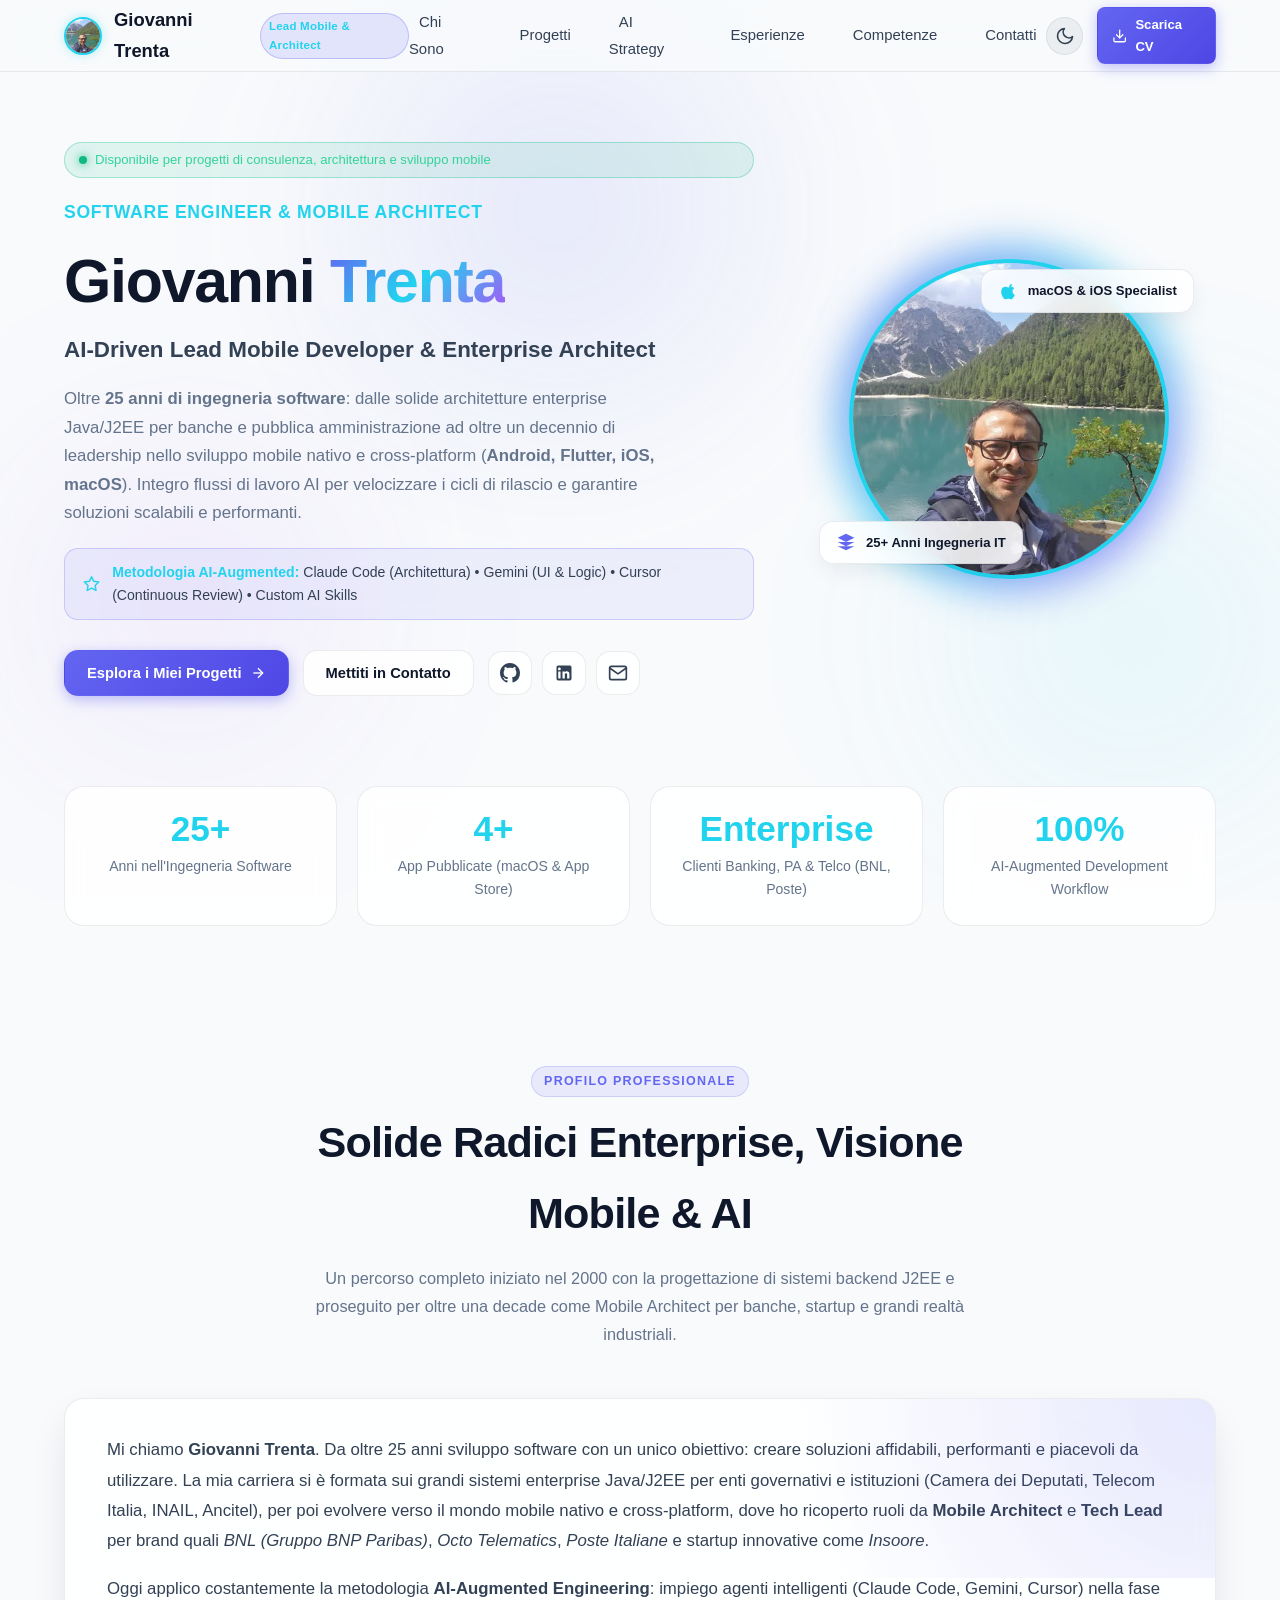
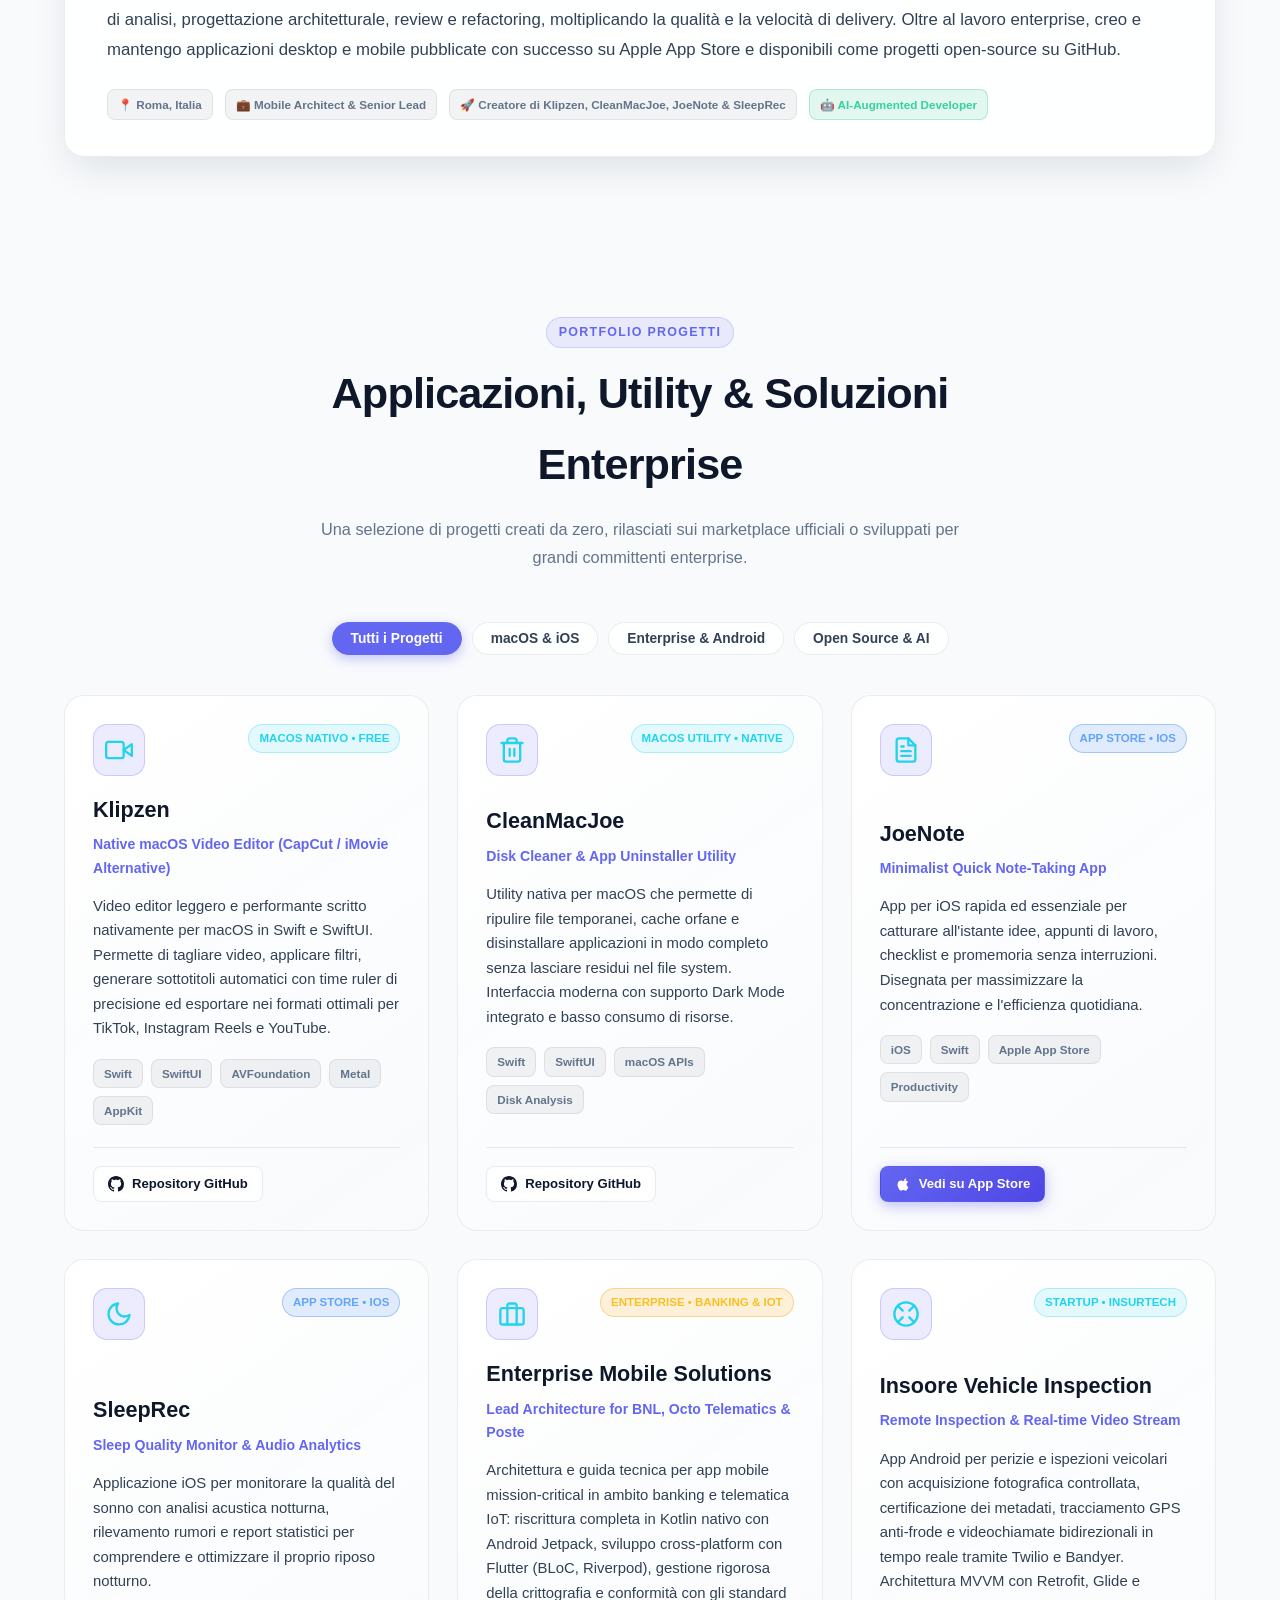
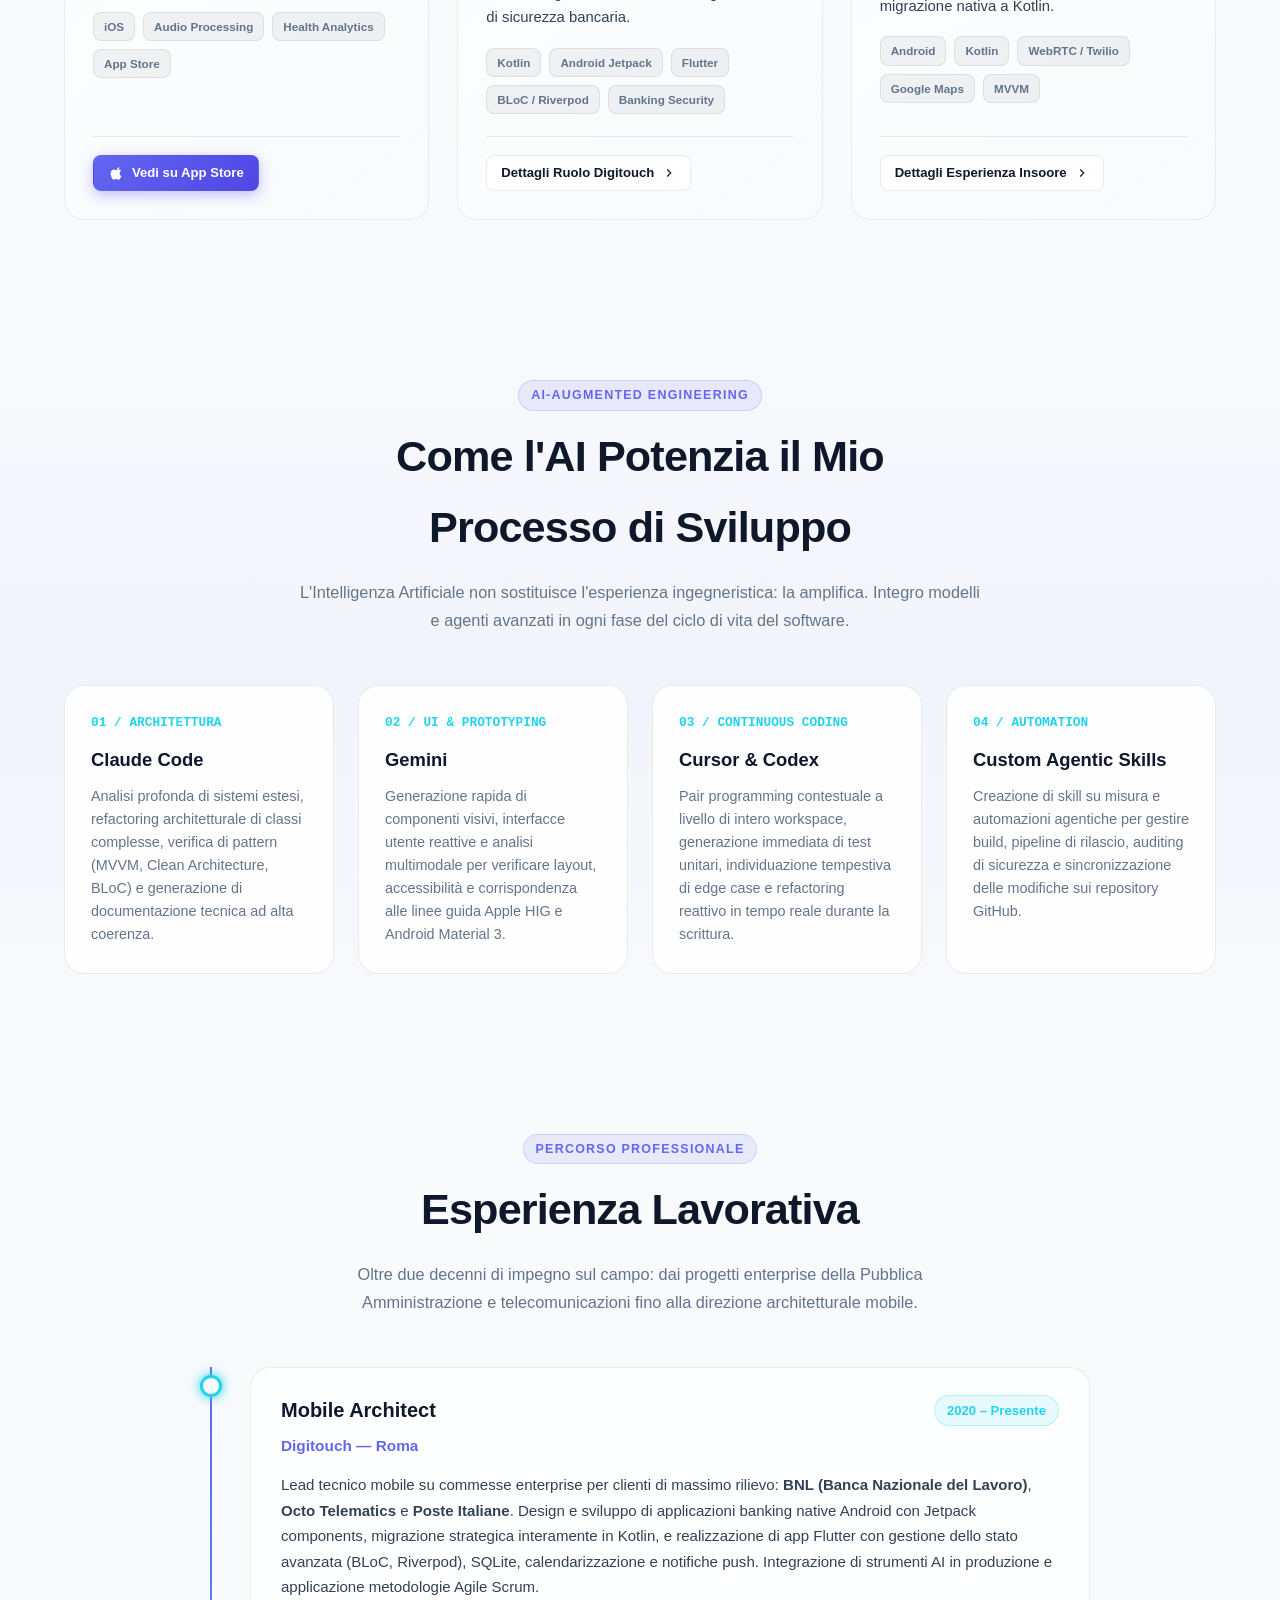
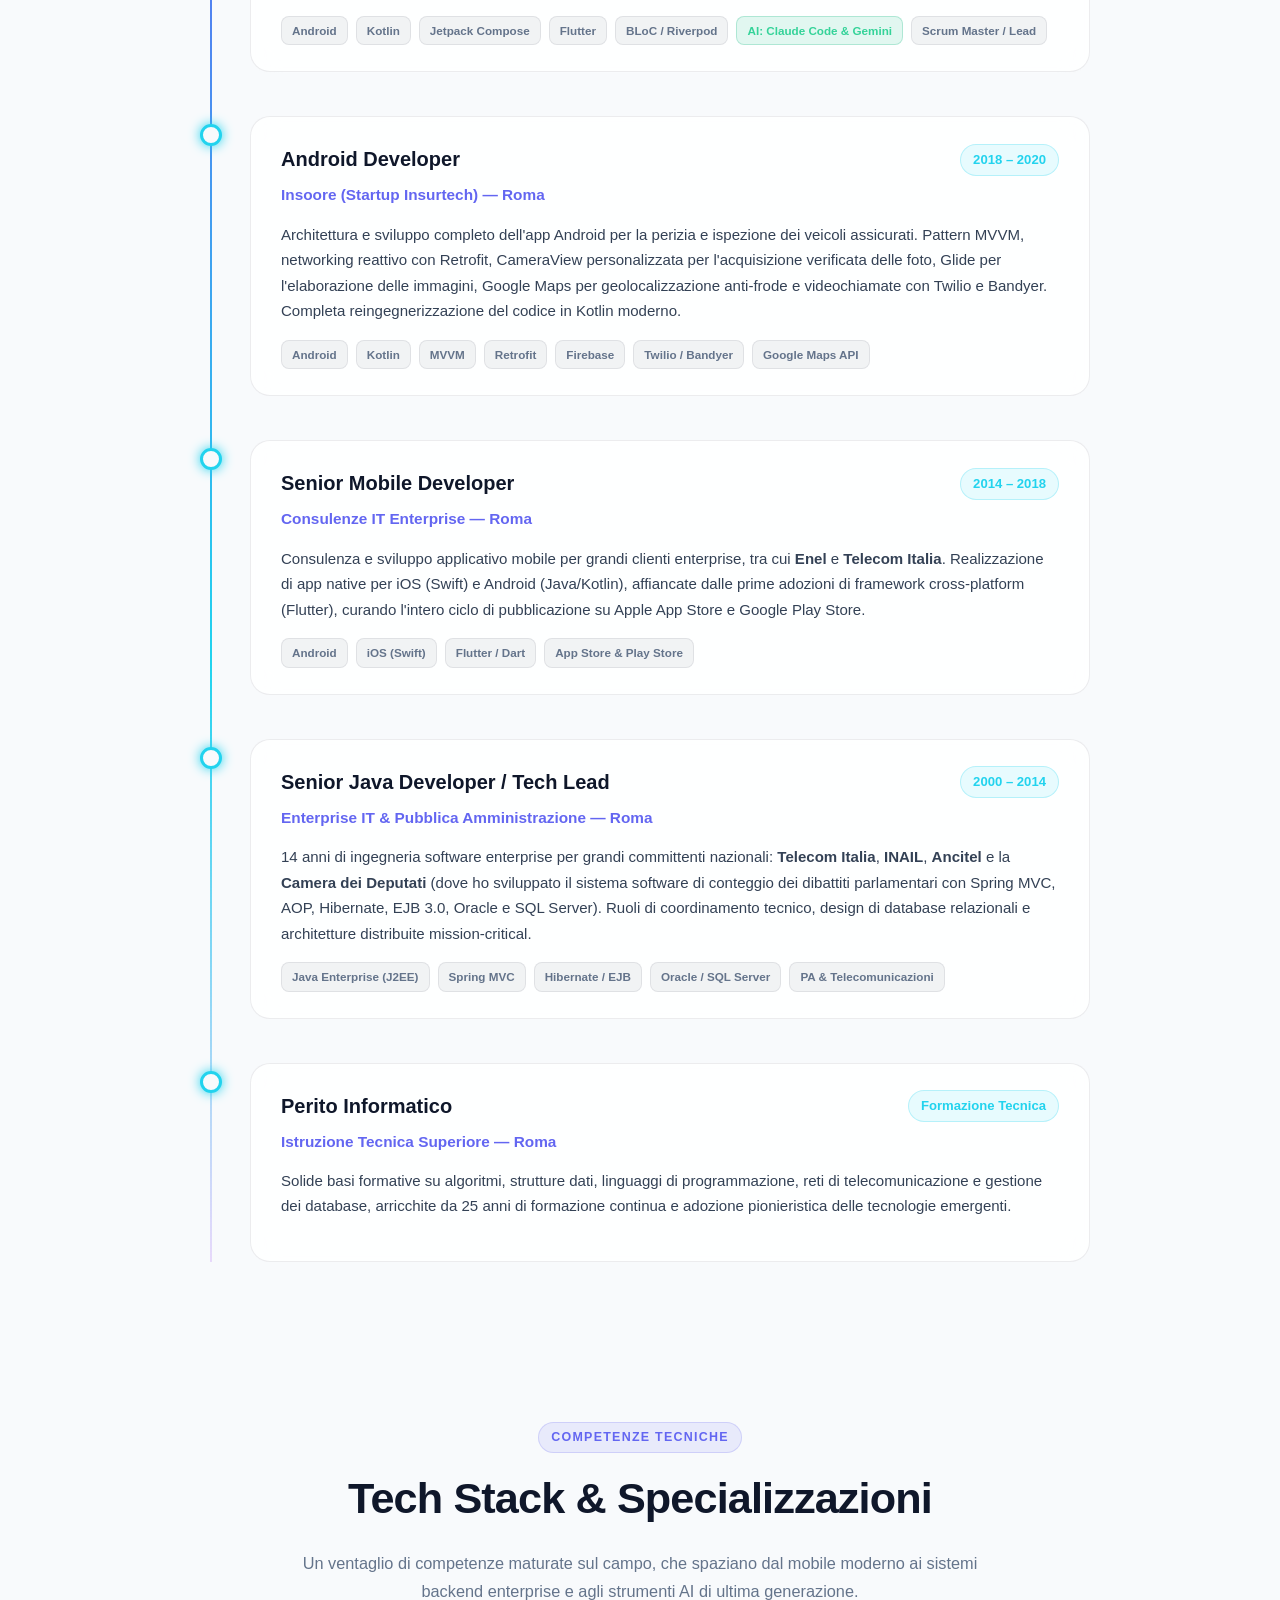
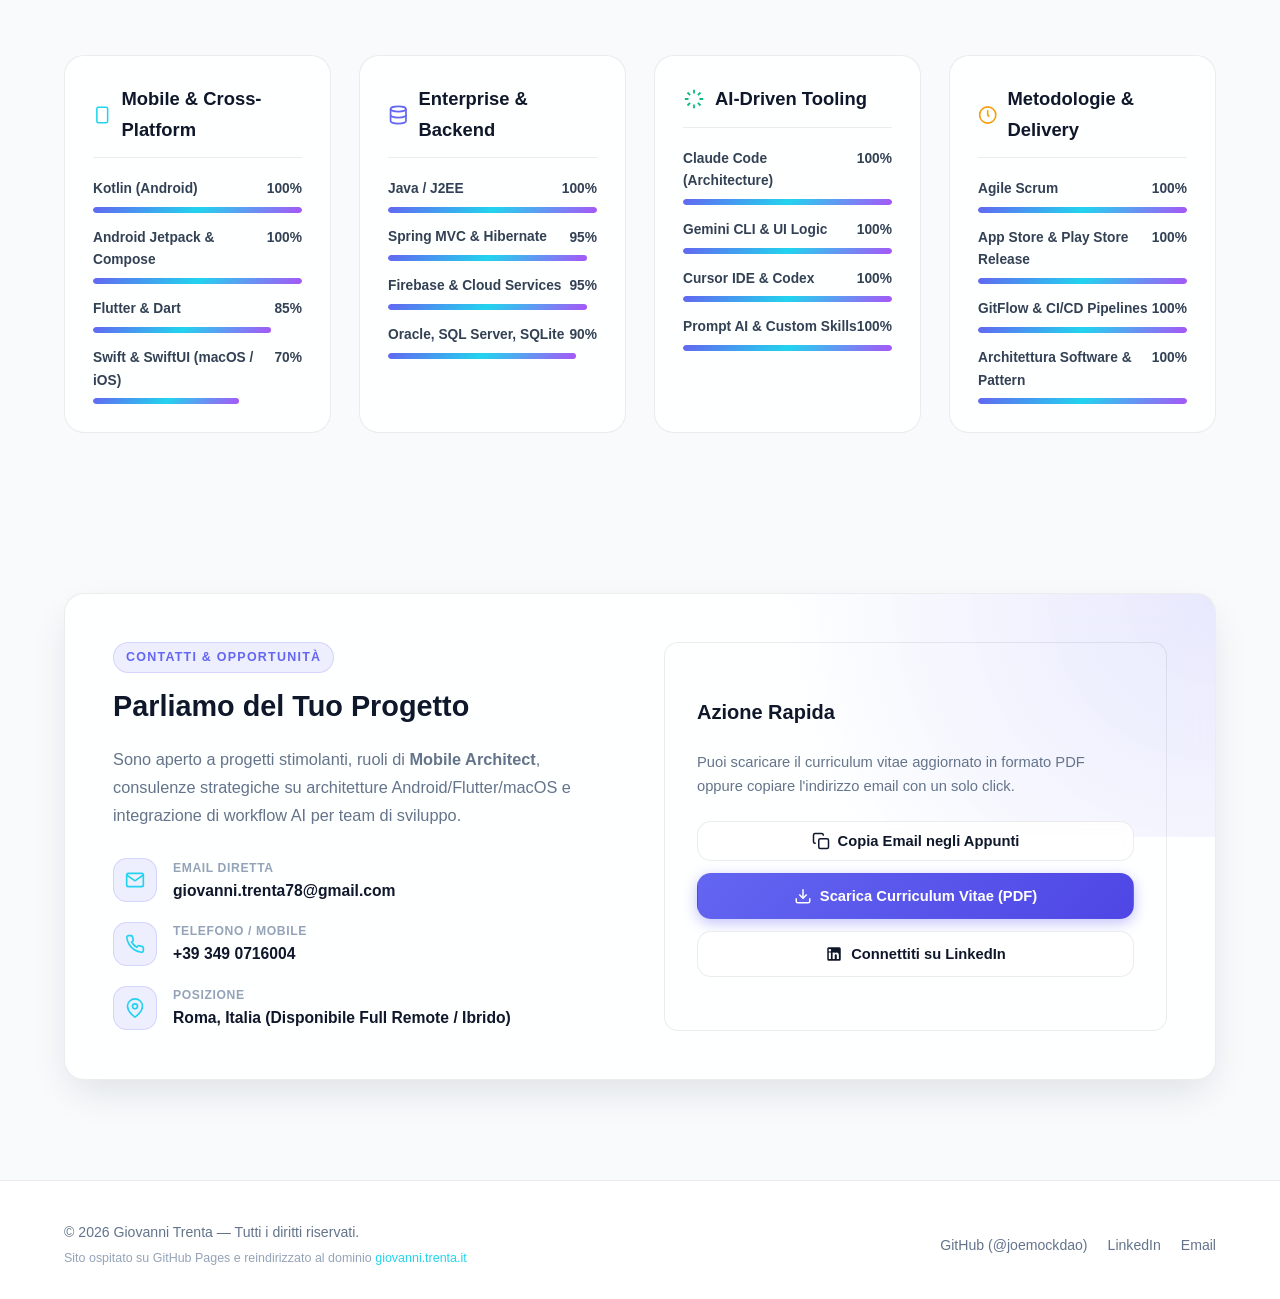
==== index.html @ ac686138 "Initial release: Giovanni Trenta developer portfolio website with custom domain CNAME" ====
<!DOCTYPE html>
<html lang="it" data-theme="dark">
<head>
  <meta charset="UTF-8">
  <meta name="viewport" content="width=device-width, initial-scale=1.0">
  <title>Giovanni Trenta — AI-Driven Lead Mobile Developer & Software Architect</title>
  <meta name="description" content="Sito ufficiale e portfolio di Giovanni Trenta. Oltre 25 anni di ingegneria software: architetture enterprise, Mobile Architect (Kotlin, Flutter, Swift, macOS) e sviluppo accelerato da Intelligenza Artificiale.">
  <meta name="keywords" content="Giovanni Trenta, Mobile Architect, Android Developer, Flutter, Swift, macOS, Klipzen, CleanMacJoe, JoeNote, SleepRec, AI Developer, Roma, joemockdao">
  <meta name="author" content="Giovanni Trenta">
  <link rel="canonical" href="https://giovanni.trenta.it/">

  <!-- Open Graph / Social Meta -->
  <meta property="og:type" content="website">
  <meta property="og:url" content="https://giovanni.trenta.it/">
  <meta property="og:title" content="Giovanni Trenta — AI-Driven Lead Mobile Developer & Software Architect">
  <meta property="og:description" content="25+ anni di esperienza nell'ingegneria software. Dai grandi sistemi enterprise (Java/J2EE) allo sviluppo mobile d'eccellenza (Android, Flutter, iOS, macOS) con integrazione AI nativa.">
  <meta property="og:image" content="https://giovanni.trenta.it/assets/photo_thumb.webp">

  <!-- Favicon -->
  <link rel="icon" type="image/svg+xml" href="data:image/svg+xml,<svg xmlns='http://www.w3.org/2000/svg' viewBox='0 0 100 100'><rect width='100' height='100' rx='25' fill='%236366F1'/><text x='50%' y='55%' dominant-baseline='middle' text-anchor='middle' font-family='sans-serif' font-weight='800' font-size='50' fill='white'>GT</text></svg>">

  <!-- Stylesheet -->
  <link rel="stylesheet" href="css/style.css">
</head>
<body>

  <!-- Ambient Glow Effects -->
  <div class="bg-ambient-glow" aria-hidden="true">
    <div class="glow-orb-1"></div>
    <div class="glow-orb-2"></div>
    <div class="glow-orb-3"></div>
  </div>

  <!-- Header & Navigation -->
  <header class="site-header">
    <div class="container navbar">
      <a href="#hero" class="nav-brand">
        <img src="assets/photo_thumb.webp" alt="Giovanni Trenta" class="brand-avatar" width="38" height="38">
        <span>Giovanni Trenta</span>
        <span class="brand-badge">Lead Mobile &amp; Architect</span>
      </a>

      <ul class="nav-links" id="nav-links">
        <li><a href="#chi-sono" class="nav-link">Chi Sono</a></li>
        <li><a href="#progetti" class="nav-link">Progetti</a></li>
        <li><a href="#ai-workflow" class="nav-link">AI Strategy</a></li>
        <li><a href="#esperienze" class="nav-link">Esperienze</a></li>
        <li><a href="#competenze" class="nav-link">Competenze</a></li>
        <li><a href="#contatti" class="nav-link">Contatti</a></li>
      </ul>

      <div class="nav-actions">
        <button id="theme-toggle" class="theme-toggle-btn" aria-label="Cambia tema">
          <!-- Icon injected by JS -->
          <svg width="20" height="20" viewBox="0 0 24 24" fill="none" stroke="currentColor" stroke-width="2"><circle cx="12" cy="12" r="5"></circle></svg>
        </button>

        <a href="assets/Giovanni_Trenta_CV.pdf" target="_blank" class="btn btn-primary btn-sm" download>
          <svg width="16" height="16" viewBox="0 0 24 24" fill="none" stroke="currentColor" stroke-width="2" stroke-linecap="round" stroke-linejoin="round"><path d="M21 15v4a2 2 0 0 1-2 2H5a2 2 0 0 1-2-2v-4"></path><polyline points="7 10 12 15 17 10"></polyline><line x1="12" y1="15" x2="12" y2="3"></line></svg>
          <span>Scarica CV</span>
        </a>

        <button id="mobile-menu-btn" class="mobile-menu-toggle" aria-label="Apri menu di navigazione" aria-expanded="false">
          <svg width="24" height="24" viewBox="0 0 24 24" fill="none" stroke="currentColor" stroke-width="2"><line x1="3" y1="12" x2="21" y2="12"></line><line x1="3" y1="6" x2="21" y2="6"></line><line x1="3" y1="18" x2="21" y2="18"></line></svg>
        </button>
      </div>
    </div>
  </header>

  <main>
    <!-- Hero Section -->
    <section id="hero" class="hero-section">
      <div class="container hero-grid">
        <div class="hero-content">
          <div class="status-badge">
            <span class="status-dot"></span>
            <span>Disponibile per progetti di consulenza, architettura e sviluppo mobile</span>
          </div>

          <div class="hero-greeting">Software Engineer &amp; Mobile Architect</div>

          <h1 class="hero-title">
            Giovanni <span class="gradient-text">Trenta</span>
          </h1>

          <h2 class="hero-subtitle">
            AI-Driven Lead Mobile Developer &amp; Enterprise Architect
          </h2>

          <p class="hero-desc">
            Oltre <strong>25 anni di ingegneria software</strong>: dalle solide architetture enterprise Java/J2EE per banche e pubblica amministrazione ad oltre un decennio di leadership nello sviluppo mobile nativo e cross-platform (<strong>Android, Flutter, iOS, macOS</strong>). Integro flussi di lavoro AI per velocizzare i cicli di rilascio e garantire soluzioni scalabili e performanti.
          </p>

          <div class="hero-ai-callout">
            <svg width="22" height="22" viewBox="0 0 24 24" fill="none" stroke="#22D3EE" stroke-width="2" stroke-linecap="round" stroke-linejoin="round"><polygon points="12 2 15.09 8.26 22 9.27 17 14.14 18.18 21.02 12 17.77 5.82 21.02 7 14.14 2 9.27 8.91 8.26 12 2"></polygon></svg>
            <div><strong>Metodologia AI-Augmented:</strong> Claude Code (Architettura) • Gemini (UI &amp; Logic) • Cursor (Continuous Review) • Custom AI Skills</div>
          </div>

          <div class="hero-actions">
            <a href="#progetti" class="btn btn-primary">
              <span>Esplora i Miei Progetti</span>
              <svg width="16" height="16" viewBox="0 0 24 24" fill="none" stroke="currentColor" stroke-width="2"><line x1="5" y1="12" x2="19" y2="12"></line><polyline points="12 5 19 12 12 19"></polyline></svg>
            </a>
            <a href="#contatti" class="btn btn-secondary">
              <span>Mettiti in Contatto</span>
            </a>

            <div class="hero-social-pills">
              <a href="https://github.com/joemockdao" target="_blank" rel="noopener noreferrer" class="social-icon-btn" aria-label="Profilo GitHub joemockdao">
                <svg width="20" height="20" viewBox="0 0 24 24" fill="currentColor"><path d="M12 0C5.37 0 0 5.37 0 12c0 5.31 3.435 9.795 8.205 11.385.6.105.825-.255.825-.57 0-.285-.015-1.23-.015-2.235-3.015.555-3.795-.735-4.035-1.41-.135-.345-.72-1.41-1.23-1.695-.42-.225-1.02-.78-.015-.795.945-.015 1.62.87 1.845 1.23 1.08 1.815 2.805 1.305 3.495.99.105-.78.42-1.305.765-1.605-2.67-.3-5.46-1.335-5.46-5.925 0-1.305.465-2.385 1.23-3.225-.12-.3-.54-1.53.12-3.18 0 0 1.005-.315 3.3 1.23.96-.27 1.98-.405 3-.405s2.04.135 3 .405c2.295-1.56 3.3-1.23 3.3-1.23.66 1.65.24 2.88.12 3.18.765.84 1.23 1.905 1.23 3.225 0 4.605-2.805 5.625-5.475 5.925.435.375.81 1.095.81 2.22 0 1.605-.015 2.895-.015 3.3 0 .315.225.69.825.57A12.02 12.02 0 0024 12c0-6.63-5.37-12-12-12z"/></svg>
              </a>
              <a href="https://www.linkedin.com/in/giovanni-trenta-969850ba/" target="_blank" rel="noopener noreferrer" class="social-icon-btn" aria-label="Profilo LinkedIn di Giovanni Trenta">
                <svg width="20" height="20" viewBox="0 0 24 24" fill="currentColor"><path d="M19 3a2 2 0 0 1 2 2v14a2 2 0 0 1-2 2H5a2 2 0 0 1-2-2V5a2 2 0 0 1 2-2h14m-.5 15.5v-5.3a3.26 3.26 0 0 0-3.26-3.26c-.85 0-1.84.52-2.28 1.3v-1.11h-2.79v8.37h2.79v-4.93c0-.77.62-1.4 1.39-1.4a1.4 1.4 0 0 1 1.4 1.4v4.93h2.75M6.46 8.76c.92 0 1.67-.75 1.67-1.67s-.75-1.67-1.67-1.67c-.92 0-1.67.75-1.67 1.67s.75 1.67 1.67 1.67m1.39 9.74v-8.37H5.07v8.37h2.78z"/></svg>
              </a>
              <a href="mailto:giovanni.trenta78@gmail.com" class="social-icon-btn" aria-label="Invia una email a Giovanni Trenta">
                <svg width="20" height="20" viewBox="0 0 24 24" fill="none" stroke="currentColor" stroke-width="2" stroke-linecap="round" stroke-linejoin="round"><path d="M4 4h16c1.1 0 2 .9 2 2v12c0 1.1-.9 2-2 2H4c-1.1 0-2-.9-2-2V6c0-1.1.9-2 2-2z"></path><polyline points="22,6 12,13 2,6"></polyline></svg>
              </a>
            </div>
          </div>
        </div>

        <div class="hero-visual">
          <div class="avatar-wrapper">
            <div class="avatar-glow-ring"></div>
            <div class="avatar-img-container">
              <img src="assets/photo_thumb.webp" alt="Ritratto professionale di Giovanni Trenta" class="avatar-img" width="320" height="320" fetchpriority="high">
            </div>

            <div class="floating-badge badge-top-right">
              <svg width="20" height="20" viewBox="0 0 24 24" fill="#22D3EE"><path d="M18.71 19.5c-.83 1.24-1.71 2.45-3.05 2.47-1.34.03-1.77-.79-3.29-.79-1.53 0-2 .77-3.27.82-1.31.05-2.3-1.32-3.14-2.53C4.25 17 2.94 12.45 4.7 9.39c.87-1.52 2.43-2.48 4.12-2.51 1.28-.02 2.5.87 3.29.87.78 0 2.26-1.07 3.81-.91.65.03 2.47.26 3.64 1.98-.09.06-2.17 1.28-2.15 3.81.03 3.02 2.65 4.03 2.68 4.04-.03.07-.42 1.44-1.38 2.83M15.97 6.37c.62-.75 1.04-1.8 0.92-2.85-.9.04-1.99.6-2.63 1.35-.57.65-1.07 1.72-.94 2.74 1 .08 2.03-.49 2.65-1.24z"/></svg>
              <span>macOS &amp; iOS Specialist</span>
            </div>

            <div class="floating-badge badge-bottom-left">
              <svg width="20" height="20" viewBox="0 0 24 24" fill="#6366F1"><path d="M12 2L2 7l10 5 10-5-10-5zM2 17l10 5 10-5M2 12l10 5 10-5"/></svg>
              <span>25+ Anni Ingegneria IT</span>
            </div>
          </div>
        </div>
      </div>
    </section>

    <!-- Metrics Highlights -->
    <section class="metrics-section" aria-label="Statistiche e indicatori chiave">
      <div class="container">
        <div class="metrics-grid">
          <div class="metric-card">
            <div class="metric-number">25+</div>
            <div class="metric-label">Anni nell'Ingegneria Software</div>
          </div>
          <div class="metric-card">
            <div class="metric-number">4+</div>
            <div class="metric-label">App Pubblicate (macOS &amp; App Store)</div>
          </div>
          <div class="metric-card">
            <div class="metric-number">Enterprise</div>
            <div class="metric-label">Clienti Banking, PA &amp; Telco (BNL, Poste)</div>
          </div>
          <div class="metric-card">
            <div class="metric-number">100%</div>
            <div class="metric-label">AI-Augmented Development Workflow</div>
          </div>
        </div>
      </div>
    </section>

    <!-- About Section -->
    <section id="chi-sono" class="section">
      <div class="container">
        <div class="section-header">
          <span class="section-tag">Profilo Professionale</span>
          <h2 class="section-title">Solide Radici Enterprise, Visione Mobile &amp; AI</h2>
          <p class="section-description">
            Un percorso completo iniziato nel 2000 con la progettazione di sistemi backend J2EE e proseguito per oltre una decade come Mobile Architect per banche, startup e grandi realtà industriali.
          </p>
        </div>

        <div class="contact-card-main" style="padding: 36px 42px;">
          <div style="font-size: 1.05rem; line-height: 1.8; color: var(--text-secondary);">
            <p style="margin-bottom: 18px;">
              Mi chiamo <strong>Giovanni Trenta</strong>. Da oltre 25 anni sviluppo software con un unico obiettivo: creare soluzioni affidabili, performanti e piacevoli da utilizzare. La mia carriera si è formata sui grandi sistemi enterprise Java/J2EE per enti governativi e istituzioni (Camera dei Deputati, Telecom Italia, INAIL, Ancitel), per poi evolvere verso il mondo mobile nativo e cross-platform, dove ho ricoperto ruoli da <strong>Mobile Architect</strong> e <strong>Tech Lead</strong> per brand quali <em>BNL (Gruppo BNP Paribas)</em>, <em>Octo Telematics</em>, <em>Poste Italiane</em> e startup innovative come <em>Insoore</em>.
            </p>
            <p style="margin-bottom: 18px;">
              Oggi applico costantemente la metodologia <strong>AI-Augmented Engineering</strong>: impiego agenti intelligenti (Claude Code, Gemini, Cursor) nella fase di analisi, progettazione architetturale, review e refactoring, moltiplicando la qualità e la velocità di delivery. Oltre al lavoro enterprise, creo e mantengo applicazioni desktop e mobile pubblicate con successo su Apple App Store e disponibili come progetti open-source su GitHub.
            </p>
            <div style="display: flex; flex-wrap: wrap; gap: 12px; margin-top: 24px;">
              <span class="tag-badge">📍 Roma, Italia</span>
              <span class="tag-badge">💼 Mobile Architect &amp; Senior Lead</span>
              <span class="tag-badge">🚀 Creatore di Klipzen, CleanMacJoe, JoeNote &amp; SleepRec</span>
              <span class="tag-badge tag-ai">🤖 AI-Augmented Developer</span>
            </div>
          </div>
        </div>
      </div>
    </section>

    <!-- Projects Section -->
    <section id="progetti" class="section">
      <div class="container">
        <div class="section-header">
          <span class="section-tag">Portfolio Progetti</span>
          <h2 class="section-title">Applicazioni, Utility &amp; Soluzioni Enterprise</h2>
          <p class="section-description">
            Una selezione di progetti creati da zero, rilasciati sui marketplace ufficiali o sviluppati per grandi committenti enterprise.
          </p>
        </div>

        <div class="projects-filter-bar" role="tablist" aria-label="Filtro progetti">
          <button class="filter-btn active" data-filter="all">Tutti i Progetti</button>
          <button class="filter-btn" data-filter="macos-ios">macOS &amp; iOS</button>
          <button class="filter-btn" data-filter="enterprise">Enterprise &amp; Android</button>
          <button class="filter-btn" data-filter="ai-opensource">Open Source &amp; AI</button>
        </div>

        <div class="projects-grid">
          <!-- Project 1: Klipzen -->
          <article class="project-card" data-category="macos-ios ai-opensource">
            <div class="project-card-header">
              <div class="project-icon-box">
                <svg width="28" height="28" viewBox="0 0 24 24" fill="none" stroke="currentColor" stroke-width="2" stroke-linecap="round" stroke-linejoin="round"><polygon points="23 7 16 12 23 17 23 7"></polygon><rect x="1" y="5" width="15" height="14" rx="2" ry="2"></rect></svg>
              </div>
              <span class="project-badge-pill">macOS Nativo • Free</span>
            </div>
            <div class="project-card-body">
              <h3 class="project-title">Klipzen</h3>
              <div class="project-tagline">Native macOS Video Editor (CapCut / iMovie Alternative)</div>
              <p class="project-desc">
                Video editor leggero e performante scritto nativamente per macOS in Swift e SwiftUI. Permette di tagliare video, applicare filtri, generare sottotitoli automatici con time ruler di precisione ed esportare nei formati ottimali per TikTok, Instagram Reels e YouTube.
              </p>
              <div class="project-tags">
                <span class="tag-badge">Swift</span>
                <span class="tag-badge">SwiftUI</span>
                <span class="tag-badge">AVFoundation</span>
                <span class="tag-badge">Metal</span>
                <span class="tag-badge">AppKit</span>
              </div>
            </div>
            <div class="project-card-footer">
              <a href="https://github.com/joemockdao/Klipzen" target="_blank" rel="noopener noreferrer" class="btn btn-secondary btn-sm">
                <svg width="16" height="16" viewBox="0 0 24 24" fill="currentColor"><path d="M12 0C5.37 0 0 5.37 0 12c0 5.31 3.435 9.795 8.205 11.385.6.105.825-.255.825-.57 0-.285-.015-1.23-.015-2.235-3.015.555-3.795-.735-4.035-1.41-.135-.345-.72-1.41-1.23-1.695-.42-.225-1.02-.78-.015-.795.945-.015 1.62.87 1.845 1.23 1.08 1.815 2.805 1.305 3.495.99.105-.78.42-1.305.765-1.605-2.67-.3-5.46-1.335-5.46-5.925 0-1.305.465-2.385 1.23-3.225-.12-.3-.54-1.53.12-3.18 0 0 1.005-.315 3.3 1.23.96-.27 1.98-.405 3-.405s2.04.135 3 .405c2.295-1.56 3.3-1.23 3.3-1.23.66 1.65.24 2.88.12 3.18.765.84 1.23 1.905 1.23 3.225 0 4.605-2.805 5.625-5.475 5.925.435.375.81 1.095.81 2.22 0 1.605-.015 2.895-.015 3.3 0 .315.225.69.825.57A12.02 12.02 0 0024 12c0-6.63-5.37-12-12-12z"/></svg>
                <span>Repository GitHub</span>
              </a>
            </div>
          </article>

          <!-- Project 2: CleanMacJoe -->
          <article class="project-card" data-category="macos-ios ai-opensource">
            <div class="project-card-header">
              <div class="project-icon-box">
                <svg width="28" height="28" viewBox="0 0 24 24" fill="none" stroke="currentColor" stroke-width="2" stroke-linecap="round" stroke-linejoin="round"><path d="M3 6h18"></path><path d="M19 6v14a2 2 0 0 1-2 2H7a2 2 0 0 1-2-2V6m3 0V4a2 2 0 0 1 2-2h4a2 2 0 0 1 2 2v2"></path><line x1="10" y1="11" x2="10" y2="17"></line><line x1="14" y1="11" x2="14" y2="17"></line></svg>
              </div>
              <span class="project-badge-pill">macOS Utility • Native</span>
            </div>
            <div class="project-card-body">
              <h3 class="project-title">CleanMacJoe</h3>
              <div class="project-tagline">Disk Cleaner &amp; App Uninstaller Utility</div>
              <p class="project-desc">
                Utility nativa per macOS che permette di ripulire file temporanei, cache orfane e disinstallare applicazioni in modo completo senza lasciare residui nel file system. Interfaccia moderna con supporto Dark Mode integrato e basso consumo di risorse.
              </p>
              <div class="project-tags">
                <span class="tag-badge">Swift</span>
                <span class="tag-badge">SwiftUI</span>
                <span class="tag-badge">macOS APIs</span>
                <span class="tag-badge">Disk Analysis</span>
              </div>
            </div>
            <div class="project-card-footer">
              <a href="https://github.com/joemockdao/CleanMacJoe" target="_blank" rel="noopener noreferrer" class="btn btn-secondary btn-sm">
                <svg width="16" height="16" viewBox="0 0 24 24" fill="currentColor"><path d="M12 0C5.37 0 0 5.37 0 12c0 5.31 3.435 9.795 8.205 11.385.6.105.825-.255.825-.57 0-.285-.015-1.23-.015-2.235-3.015.555-3.795-.735-4.035-1.41-.135-.345-.72-1.41-1.23-1.695-.42-.225-1.02-.78-.015-.795.945-.015 1.62.87 1.845 1.23 1.08 1.815 2.805 1.305 3.495.99.105-.78.42-1.305.765-1.605-2.67-.3-5.46-1.335-5.46-5.925 0-1.305.465-2.385 1.23-3.225-.12-.3-.54-1.53.12-3.18 0 0 1.005-.315 3.3 1.23.96-.27 1.98-.405 3-.405s2.04.135 3 .405c2.295-1.56 3.3-1.23 3.3-1.23.66 1.65.24 2.88.12 3.18.765.84 1.23 1.905 1.23 3.225 0 4.605-2.805 5.625-5.475 5.925.435.375.81 1.095.81 2.22 0 1.605-.015 2.895-.015 3.3 0 .315.225.69.825.57A12.02 12.02 0 0024 12c0-6.63-5.37-12-12-12z"/></svg>
                <span>Repository GitHub</span>
              </a>
            </div>
          </article>

          <!-- Project 3: JoeNote -->
          <article class="project-card" data-category="macos-ios">
            <div class="project-card-header">
              <div class="project-icon-box">
                <svg width="28" height="28" viewBox="0 0 24 24" fill="none" stroke="currentColor" stroke-width="2" stroke-linecap="round" stroke-linejoin="round"><path d="M14 2H6a2 2 0 0 0-2 2v16a2 2 0 0 0 2 2h12a2 2 0 0 0 2-2V8z"></path><polyline points="14 2 14 8 20 8"></polyline><line x1="16" y1="13" x2="8" y2="13"></line><line x1="16" y1="17" x2="8" y2="17"></line><polyline points="10 9 9 9 8 9"></polyline></svg>
              </div>
              <span class="project-badge-pill project-badge-appstore">App Store • iOS</span>
            </div>
            <div class="project-card-body">
              <h3 class="project-title">JoeNote</h3>
              <div class="project-tagline">Minimalist Quick Note-Taking App</div>
              <p class="project-desc">
                App per iOS rapida ed essenziale per catturare all'istante idee, appunti di lavoro, checklist e promemoria senza interruzioni. Disegnata per massimizzare la concentrazione e l'efficienza quotidiana.
              </p>
              <div class="project-tags">
                <span class="tag-badge">iOS</span>
                <span class="tag-badge">Swift</span>
                <span class="tag-badge">Apple App Store</span>
                <span class="tag-badge">Productivity</span>
              </div>
            </div>
            <div class="project-card-footer">
              <a href="https://apps.apple.com/it/app/joenote/id6738133424" target="_blank" rel="noopener noreferrer" class="btn btn-primary btn-sm">
                <svg width="16" height="16" viewBox="0 0 24 24" fill="currentColor"><path d="M18.71 19.5c-.83 1.24-1.71 2.45-3.05 2.47-1.34.03-1.77-.79-3.29-.79-1.53 0-2 .77-3.27.82-1.31.05-2.3-1.32-3.14-2.53C4.25 17 2.94 12.45 4.7 9.39c.87-1.52 2.43-2.48 4.12-2.51 1.28-.02 2.5.87 3.29.87.78 0 2.26-1.07 3.81-.91.65.03 2.47.26 3.64 1.98-.09.06-2.17 1.28-2.15 3.81.03 3.02 2.65 4.03 2.68 4.04-.03.07-.42 1.44-1.38 2.83M15.97 6.37c.62-.75 1.04-1.8 0.92-2.85-.9.04-1.99.6-2.63 1.35-.57.65-1.07 1.72-.94 2.74 1 .08 2.03-.49 2.65-1.24z"/></svg>
                <span>Vedi su App Store</span>
              </a>
            </div>
          </article>

          <!-- Project 4: SleepRec -->
          <article class="project-card" data-category="macos-ios">
            <div class="project-card-header">
              <div class="project-icon-box">
                <svg width="28" height="28" viewBox="0 0 24 24" fill="none" stroke="currentColor" stroke-width="2" stroke-linecap="round" stroke-linejoin="round"><path d="M21 12.79A9 9 0 1 1 11.21 3 7 7 0 0 0 21 12.79z"></path></svg>
              </div>
              <span class="project-badge-pill project-badge-appstore">App Store • iOS</span>
            </div>
            <div class="project-card-body">
              <h3 class="project-title">SleepRec</h3>
              <div class="project-tagline">Sleep Quality Monitor &amp; Audio Analytics</div>
              <p class="project-desc">
                Applicazione iOS per monitorare la qualità del sonno con analisi acustica notturna, rilevamento rumori e report statistici per comprendere e ottimizzare il proprio riposo notturno.
              </p>
              <div class="project-tags">
                <span class="tag-badge">iOS</span>
                <span class="tag-badge">Audio Processing</span>
                <span class="tag-badge">Health Analytics</span>
                <span class="tag-badge">App Store</span>
              </div>
            </div>
            <div class="project-card-footer">
              <a href="https://apps.apple.com/it/app/sleeprec/id1528754113" target="_blank" rel="noopener noreferrer" class="btn btn-primary btn-sm">
                <svg width="16" height="16" viewBox="0 0 24 24" fill="currentColor"><path d="M18.71 19.5c-.83 1.24-1.71 2.45-3.05 2.47-1.34.03-1.77-.79-3.29-.79-1.53 0-2 .77-3.27.82-1.31.05-2.3-1.32-3.14-2.53C4.25 17 2.94 12.45 4.7 9.39c.87-1.52 2.43-2.48 4.12-2.51 1.28-.02 2.5.87 3.29.87.78 0 2.26-1.07 3.81-.91.65.03 2.47.26 3.64 1.98-.09.06-2.17 1.28-2.15 3.81.03 3.02 2.65 4.03 2.68 4.04-.03.07-.42 1.44-1.38 2.83M15.97 6.37c.62-.75 1.04-1.8 0.92-2.85-.9.04-1.99.6-2.63 1.35-.57.65-1.07 1.72-.94 2.74 1 .08 2.03-.49 2.65-1.24z"/></svg>
                <span>Vedi su App Store</span>
              </a>
            </div>
          </article>

          <!-- Project 5: Enterprise Mobile Banking & IoT -->
          <article class="project-card" data-category="enterprise">
            <div class="project-card-header">
              <div class="project-icon-box">
                <svg width="28" height="28" viewBox="0 0 24 24" fill="none" stroke="currentColor" stroke-width="2" stroke-linecap="round" stroke-linejoin="round"><rect x="2" y="7" width="20" height="14" rx="2" ry="2"></rect><path d="M16 21V5a2 2 0 0 0-2-2h-4a2 2 0 0 0-2 2v16"></path></svg>
              </div>
              <span class="project-badge-pill project-badge-enterprise">Enterprise • Banking &amp; IoT</span>
            </div>
            <div class="project-card-body">
              <h3 class="project-title">Enterprise Mobile Solutions</h3>
              <div class="project-tagline">Lead Architecture for BNL, Octo Telematics &amp; Poste</div>
              <p class="project-desc">
                Architettura e guida tecnica per app mobile mission-critical in ambito banking e telematica IoT: riscrittura completa in Kotlin nativo con Android Jetpack, sviluppo cross-platform con Flutter (BLoC, Riverpod), gestione rigorosa della crittografia e conformità con gli standard di sicurezza bancaria.
              </p>
              <div class="project-tags">
                <span class="tag-badge">Kotlin</span>
                <span class="tag-badge">Android Jetpack</span>
                <span class="tag-badge">Flutter</span>
                <span class="tag-badge">BLoC / Riverpod</span>
                <span class="tag-badge">Banking Security</span>
              </div>
            </div>
            <div class="project-card-footer">
              <a href="#esperienze" class="btn btn-secondary btn-sm">
                <span>Dettagli Ruolo Digitouch</span>
                <svg width="14" height="14" viewBox="0 0 24 24" fill="none" stroke="currentColor" stroke-width="2"><polyline points="9 18 15 12 9 6"></polyline></svg>
              </a>
            </div>
          </article>

          <!-- Project 6: Insoore Inspection Platform -->
          <article class="project-card" data-category="enterprise">
            <div class="project-card-header">
              <div class="project-icon-box">
                <svg width="28" height="28" viewBox="0 0 24 24" fill="none" stroke="currentColor" stroke-width="2" stroke-linecap="round" stroke-linejoin="round"><circle cx="12" cy="12" r="10"></circle><path d="m4.93 4.93 4.24 4.24"></path><path d="m14.83 9.17 4.24-4.24"></path><path d="m14.83 14.83 4.24 4.24"></path><path d="m9.17 14.83-4.24 4.24"></path></svg>
              </div>
              <span class="project-badge-pill">Startup • Insurtech</span>
            </div>
            <div class="project-card-body">
              <h3 class="project-title">Insoore Vehicle Inspection</h3>
              <div class="project-tagline">Remote Inspection &amp; Real-time Video Stream</div>
              <p class="project-desc">
                App Android per perizie e ispezioni veicolari con acquisizione fotografica controllata, certificazione dei metadati, tracciamento GPS anti-frode e videochiamate bidirezionali in tempo reale tramite Twilio e Bandyer. Architettura MVVM con Retrofit, Glide e migrazione nativa a Kotlin.
              </p>
              <div class="project-tags">
                <span class="tag-badge">Android</span>
                <span class="tag-badge">Kotlin</span>
                <span class="tag-badge">WebRTC / Twilio</span>
                <span class="tag-badge">Google Maps</span>
                <span class="tag-badge">MVVM</span>
              </div>
            </div>
            <div class="project-card-footer">
              <a href="#esperienze" class="btn btn-secondary btn-sm">
                <span>Dettagli Esperienza Insoore</span>
                <svg width="14" height="14" viewBox="0 0 24 24" fill="none" stroke="currentColor" stroke-width="2"><polyline points="9 18 15 12 9 6"></polyline></svg>
              </a>
            </div>
          </article>
        </div>
      </div>
    </section>

    <!-- AI Strategy & Architecture Section -->
    <section id="ai-workflow" class="ai-section">
      <div class="container">
        <div class="section-header">
          <span class="section-tag">AI-Augmented Engineering</span>
          <h2 class="section-title">Come l'AI Potenzia il Mio Processo di Sviluppo</h2>
          <p class="section-description">
            L'Intelligenza Artificiale non sostituisce l'esperienza ingegneristica: la amplifica. Integro modelli e agenti avanzati in ogni fase del ciclo di vita del software.
          </p>
        </div>

        <div class="ai-workflow-grid">
          <div class="ai-step-card">
            <div class="ai-step-number">01 / ARCHITETTURA</div>
            <h3 class="ai-step-title">Claude Code</h3>
            <p class="ai-step-desc">
              Analisi profonda di sistemi estesi, refactoring architetturale di classi complesse, verifica di pattern (MVVM, Clean Architecture, BLoC) e generazione di documentazione tecnica ad alta coerenza.
            </p>
          </div>

          <div class="ai-step-card">
            <div class="ai-step-number">02 / UI &amp; PROTOTYPING</div>
            <h3 class="ai-step-title">Gemini</h3>
            <p class="ai-step-desc">
              Generazione rapida di componenti visivi, interfacce utente reattive e analisi multimodale per verificare layout, accessibilità e corrispondenza alle linee guida Apple HIG e Android Material 3.
            </p>
          </div>

          <div class="ai-step-card">
            <div class="ai-step-number">03 / CONTINUOUS CODING</div>
            <h3 class="ai-step-title">Cursor &amp; Codex</h3>
            <p class="ai-step-desc">
              Pair programming contestuale a livello di intero workspace, generazione immediata di test unitari, individuazione tempestiva di edge case e refactoring reattivo in tempo reale durante la scrittura.
            </p>
          </div>

          <div class="ai-step-card">
            <div class="ai-step-number">04 / AUTOMATION</div>
            <h3 class="ai-step-title">Custom Agentic Skills</h3>
            <p class="ai-step-desc">
              Creazione di skill su misura e automazioni agentiche per gestire build, pipeline di rilascio, auditing di sicurezza e sincronizzazione delle modifiche sui repository GitHub.
            </p>
          </div>
        </div>
      </div>
    </section>

    <!-- Experience Timeline Section -->
    <section id="esperienze" class="section">
      <div class="container">
        <div class="section-header">
          <span class="section-tag">Percorso Professionale</span>
          <h2 class="section-title">Esperienza Lavorativa</h2>
          <p class="section-description">
            Oltre due decenni di impegno sul campo: dai progetti enterprise della Pubblica Amministrazione e telecomunicazioni fino alla direzione architetturale mobile.
          </p>
        </div>

        <div class="timeline-wrapper">
          <div class="timeline-line" aria-hidden="true"></div>

          <!-- Exp 1 -->
          <div class="timeline-item">
            <div class="timeline-node" aria-hidden="true"></div>
            <div class="timeline-card">
              <div class="timeline-top">
                <h3 class="timeline-role">Mobile Architect</h3>
                <span class="timeline-period">2020 – Presente</span>
              </div>
              <div class="timeline-company">Digitouch — Roma</div>
              <p class="timeline-text">
                Lead tecnico mobile su commesse enterprise per clienti di massimo rilievo: <strong>BNL (Banca Nazionale del Lavoro)</strong>, <strong>Octo Telematics</strong> e <strong>Poste Italiane</strong>. Design e sviluppo di applicazioni banking native Android con Jetpack components, migrazione strategica interamente in Kotlin, e realizzazione di app Flutter con gestione dello stato avanzata (BLoC, Riverpod), SQLite, calendarizzazione e notifiche push. Integrazione di strumenti AI in produzione e applicazione metodologie Agile Scrum.
              </p>
              <div class="project-tags">
                <span class="tag-badge">Android</span>
                <span class="tag-badge">Kotlin</span>
                <span class="tag-badge">Jetpack Compose</span>
                <span class="tag-badge">Flutter</span>
                <span class="tag-badge">BLoC / Riverpod</span>
                <span class="tag-badge tag-ai">AI: Claude Code &amp; Gemini</span>
                <span class="tag-badge">Scrum Master / Lead</span>
              </div>
            </div>
          </div>

          <!-- Exp 2 -->
          <div class="timeline-item">
            <div class="timeline-node" aria-hidden="true"></div>
            <div class="timeline-card">
              <div class="timeline-top">
                <h3 class="timeline-role">Android Developer</h3>
                <span class="timeline-period">2018 – 2020</span>
              </div>
              <div class="timeline-company">Insoore (Startup Insurtech) — Roma</div>
              <p class="timeline-text">
                Architettura e sviluppo completo dell'app Android per la perizia e ispezione dei veicoli assicurati. Pattern MVVM, networking reattivo con Retrofit, CameraView personalizzata per l'acquisizione verificata delle foto, Glide per l'elaborazione delle immagini, Google Maps per geolocalizzazione anti-frode e videochiamate con Twilio e Bandyer. Completa reingegnerizzazione del codice in Kotlin moderno.
              </p>
              <div class="project-tags">
                <span class="tag-badge">Android</span>
                <span class="tag-badge">Kotlin</span>
                <span class="tag-badge">MVVM</span>
                <span class="tag-badge">Retrofit</span>
                <span class="tag-badge">Firebase</span>
                <span class="tag-badge">Twilio / Bandyer</span>
                <span class="tag-badge">Google Maps API</span>
              </div>
            </div>
          </div>

          <!-- Exp 3 -->
          <div class="timeline-item">
            <div class="timeline-node" aria-hidden="true"></div>
            <div class="timeline-card">
              <div class="timeline-top">
                <h3 class="timeline-role">Senior Mobile Developer</h3>
                <span class="timeline-period">2014 – 2018</span>
              </div>
              <div class="timeline-company">Consulenze IT Enterprise — Roma</div>
              <p class="timeline-text">
                Consulenza e sviluppo applicativo mobile per grandi clienti enterprise, tra cui <strong>Enel</strong> e <strong>Telecom Italia</strong>. Realizzazione di app native per iOS (Swift) e Android (Java/Kotlin), affiancate dalle prime adozioni di framework cross-platform (Flutter), curando l'intero ciclo di pubblicazione su Apple App Store e Google Play Store.
              </p>
              <div class="project-tags">
                <span class="tag-badge">Android</span>
                <span class="tag-badge">iOS (Swift)</span>
                <span class="tag-badge">Flutter / Dart</span>
                <span class="tag-badge">App Store &amp; Play Store</span>
              </div>
            </div>
          </div>

          <!-- Exp 4 -->
          <div class="timeline-item">
            <div class="timeline-node" aria-hidden="true"></div>
            <div class="timeline-card">
              <div class="timeline-top">
                <h3 class="timeline-role">Senior Java Developer / Tech Lead</h3>
                <span class="timeline-period">2000 – 2014</span>
              </div>
              <div class="timeline-company">Enterprise IT &amp; Pubblica Amministrazione — Roma</div>
              <p class="timeline-text">
                14 anni di ingegneria software enterprise per grandi committenti nazionali: <strong>Telecom Italia</strong>, <strong>INAIL</strong>, <strong>Ancitel</strong> e la <strong>Camera dei Deputati</strong> (dove ho sviluppato il sistema software di conteggio dei dibattiti parlamentari con Spring MVC, AOP, Hibernate, EJB 3.0, Oracle e SQL Server). Ruoli di coordinamento tecnico, design di database relazionali e architetture distribuite mission-critical.
              </p>
              <div class="project-tags">
                <span class="tag-badge">Java Enterprise (J2EE)</span>
                <span class="tag-badge">Spring MVC</span>
                <span class="tag-badge">Hibernate / EJB</span>
                <span class="tag-badge">Oracle / SQL Server</span>
                <span class="tag-badge">PA &amp; Telecomunicazioni</span>
              </div>
            </div>
          </div>

          <!-- Education -->
          <div class="timeline-item">
            <div class="timeline-node" aria-hidden="true"></div>
            <div class="timeline-card">
              <div class="timeline-top">
                <h3 class="timeline-role">Perito Informatico</h3>
                <span class="timeline-period">Formazione Tecnica</span>
              </div>
              <div class="timeline-company">Istruzione Tecnica Superiore — Roma</div>
              <p class="timeline-text">
                Solide basi formative su algoritmi, strutture dati, linguaggi di programmazione, reti di telecomunicazione e gestione dei database, arricchite da 25 anni di formazione continua e adozione pionieristica delle tecnologie emergenti.
              </p>
            </div>
          </div>
        </div>
      </div>
    </section>

    <!-- Skills Section -->
    <section id="competenze" class="section">
      <div class="container">
        <div class="section-header">
          <span class="section-tag">Competenze Tecniche</span>
          <h2 class="section-title">Tech Stack &amp; Specializzazioni</h2>
          <p class="section-description">
            Un ventaglio di competenze maturate sul campo, che spaziano dal mobile moderno ai sistemi backend enterprise e agli strumenti AI di ultima generazione.
          </p>
        </div>

        <div class="skills-category-grid">
          <!-- Category 1 -->
          <div class="skill-category-card">
            <h3 class="skill-category-title">
              <svg width="22" height="22" viewBox="0 0 24 24" fill="none" stroke="#22D3EE" stroke-width="2"><rect x="5" y="2" width="14" height="20" rx="2" ry="2"></rect><line x1="12" y1="18" x2="12.01" y2="18"></line></svg>
              <span>Mobile &amp; Cross-Platform</span>
            </h3>
            <div class="skill-list">
              <div class="skill-item">
                <div class="skill-info"><span>Kotlin (Android)</span><span>100%</span></div>
                <div class="skill-bar-bg"><div class="skill-bar-fill" style="width: 100%;"></div></div>
              </div>
              <div class="skill-item">
                <div class="skill-info"><span>Android Jetpack &amp; Compose</span><span>100%</span></div>
                <div class="skill-bar-bg"><div class="skill-bar-fill" style="width: 100%;"></div></div>
              </div>
              <div class="skill-item">
                <div class="skill-info"><span>Flutter &amp; Dart</span><span>85%</span></div>
                <div class="skill-bar-bg"><div class="skill-bar-fill" style="width: 85%;"></div></div>
              </div>
              <div class="skill-item">
                <div class="skill-info"><span>Swift &amp; SwiftUI (macOS / iOS)</span><span>70%</span></div>
                <div class="skill-bar-bg"><div class="skill-bar-fill" style="width: 70%;"></div></div>
              </div>
            </div>
          </div>

          <!-- Category 2 -->
          <div class="skill-category-card">
            <h3 class="skill-category-title">
              <svg width="22" height="22" viewBox="0 0 24 24" fill="none" stroke="#6366F1" stroke-width="2"><ellipse cx="12" cy="5" rx="9" ry="3"></ellipse><path d="M21 12c0 1.66-4 3-9 3s-9-1.34-9-3"></path><path d="M3 5v14c0 1.66 4 3 9 3s9-1.34 9-3V5"></path></svg>
              <span>Enterprise &amp; Backend</span>
            </h3>
            <div class="skill-list">
              <div class="skill-item">
                <div class="skill-info"><span>Java / J2EE</span><span>100%</span></div>
                <div class="skill-bar-bg"><div class="skill-bar-fill" style="width: 100%;"></div></div>
              </div>
              <div class="skill-item">
                <div class="skill-info"><span>Spring MVC &amp; Hibernate</span><span>95%</span></div>
                <div class="skill-bar-bg"><div class="skill-bar-fill" style="width: 95%;"></div></div>
              </div>
              <div class="skill-item">
                <div class="skill-info"><span>Firebase &amp; Cloud Services</span><span>95%</span></div>
                <div class="skill-bar-bg"><div class="skill-bar-fill" style="width: 95%;"></div></div>
              </div>
              <div class="skill-item">
                <div class="skill-info"><span>Oracle, SQL Server, SQLite</span><span>90%</span></div>
                <div class="skill-bar-bg"><div class="skill-bar-fill" style="width: 90%;"></div></div>
              </div>
            </div>
          </div>

          <!-- Category 3 -->
          <div class="skill-category-card">
            <h3 class="skill-category-title">
              <svg width="22" height="22" viewBox="0 0 24 24" fill="none" stroke="#10B981" stroke-width="2"><path d="M12 2v4M12 18v4M4.93 4.93l2.83 2.83M16.24 16.24l2.83 2.83M2 12h4M18 12h4M4.93 19.07l2.83-2.83M16.24 7.76l2.83-2.83"></path></svg>
              <span>AI-Driven Tooling</span>
            </h3>
            <div class="skill-list">
              <div class="skill-item">
                <div class="skill-info"><span>Claude Code (Architecture)</span><span>100%</span></div>
                <div class="skill-bar-bg"><div class="skill-bar-fill" style="width: 100%;"></div></div>
              </div>
              <div class="skill-item">
                <div class="skill-info"><span>Gemini CLI &amp; UI Logic</span><span>100%</span></div>
                <div class="skill-bar-bg"><div class="skill-bar-fill" style="width: 100%;"></div></div>
              </div>
              <div class="skill-item">
                <div class="skill-info"><span>Cursor IDE &amp; Codex</span><span>100%</span></div>
                <div class="skill-bar-bg"><div class="skill-bar-fill" style="width: 100%;"></div></div>
              </div>
              <div class="skill-item">
                <div class="skill-info"><span>Prompt AI &amp; Custom Skills</span><span>100%</span></div>
                <div class="skill-bar-bg"><div class="skill-bar-fill" style="width: 100%;"></div></div>
              </div>
            </div>
          </div>

          <!-- Category 4 -->
          <div class="skill-category-card">
            <h3 class="skill-category-title">
              <svg width="22" height="22" viewBox="0 0 24 24" fill="none" stroke="#F59E0B" stroke-width="2"><circle cx="12" cy="12" r="10"></circle><polyline points="12 6 12 12 14 14"></polyline></svg>
              <span>Metodologie &amp; Delivery</span>
            </h3>
            <div class="skill-list">
              <div class="skill-item">
                <div class="skill-info"><span>Agile Scrum</span><span>100%</span></div>
                <div class="skill-bar-bg"><div class="skill-bar-fill" style="width: 100%;"></div></div>
              </div>
              <div class="skill-item">
                <div class="skill-info"><span>App Store &amp; Play Store Release</span><span>100%</span></div>
                <div class="skill-bar-bg"><div class="skill-bar-fill" style="width: 100%;"></div></div>
              </div>
              <div class="skill-item">
                <div class="skill-info"><span>GitFlow &amp; CI/CD Pipelines</span><span>100%</span></div>
                <div class="skill-bar-bg"><div class="skill-bar-fill" style="width: 100%;"></div></div>
              </div>
              <div class="skill-item">
                <div class="skill-info"><span>Architettura Software &amp; Pattern</span><span>100%</span></div>
                <div class="skill-bar-bg"><div class="skill-bar-fill" style="width: 100%;"></div></div>
              </div>
            </div>
          </div>
        </div>
      </div>
    </section>

    <!-- Contact Section -->
    <section id="contatti" class="contact-section">
      <div class="container">
        <div class="contact-card-main">
          <div class="contact-grid">
            <div class="contact-info-col">
              <span class="section-tag">Contatti &amp; Opportunità</span>
              <h3>Parliamo del Tuo Progetto</h3>
              <p>
                Sono aperto a progetti stimolanti, ruoli di <strong>Mobile Architect</strong>, consulenze strategiche su architetture Android/Flutter/macOS e integrazione di workflow AI per team di sviluppo.
              </p>

              <div class="contact-items-list">
                <div class="contact-item-row">
                  <div class="contact-item-icon">
                    <svg width="20" height="20" viewBox="0 0 24 24" fill="none" stroke="currentColor" stroke-width="2"><path d="M4 4h16c1.1 0 2 .9 2 2v12c0 1.1-.9 2-2 2H4c-1.1 0-2-.9-2-2V6c0-1.1.9-2 2-2z"></path><polyline points="22,6 12,13 2,6"></polyline></svg>
                  </div>
                  <div class="contact-item-detail">
                    <span class="contact-item-label">Email Diretta</span>
                    <a href="mailto:giovanni.trenta78@gmail.com" class="contact-item-value">giovanni.trenta78@gmail.com</a>
                  </div>
                </div>

                <div class="contact-item-row">
                  <div class="contact-item-icon">
                    <svg width="20" height="20" viewBox="0 0 24 24" fill="none" stroke="currentColor" stroke-width="2"><path d="M22 16.92v3a2 2 0 0 1-2.18 2 19.79 19.79 0 0 1-8.63-3.07 19.5 19.5 0 0 1-6-6 19.79 19.79 0 0 1-3.07-8.67A2 2 0 0 1 4.11 2h3a2 2 0 0 1 2 1.72 12.84 12.84 0 0 0 .7 2.81 2 2 0 0 1-.45 2.11L8.09 9.91a16 16 0 0 0 6 6l1.27-1.27a2 2 0 0 1 2.11-.45 12.84 12.84 0 0 0 2.81.7A2 2 0 0 1 22 16.92z"></path></svg>
                  </div>
                  <div class="contact-item-detail">
                    <span class="contact-item-label">Telefono / Mobile</span>
                    <a href="tel:+393490716004" class="contact-item-value">+39 349 0716004</a>
                  </div>
                </div>

                <div class="contact-item-row">
                  <div class="contact-item-icon">
                    <svg width="20" height="20" viewBox="0 0 24 24" fill="none" stroke="currentColor" stroke-width="2"><path d="M21 10c0 7-9 13-9 13s-9-6-9-13a9 9 0 0 1 18 0z"></path><circle cx="12" cy="10" r="3"></circle></svg>
                  </div>
                  <div class="contact-item-detail">
                    <span class="contact-item-label">Posizione</span>
                    <span class="contact-item-value">Roma, Italia (Disponibile Full Remote / Ibrido)</span>
                  </div>
                </div>
              </div>
            </div>

            <div class="contact-cta-col">
              <h4 style="font-size: 1.25rem; font-weight: 700; color: var(--text-primary);">Azione Rapida</h4>
              <p style="font-size: 0.92rem; color: var(--text-muted); line-height: 1.6;">
                Puoi scaricare il curriculum vitae aggiornato in formato PDF oppure copiare l'indirizzo email con un solo click.
              </p>

              <div style="display: flex; flex-direction: column; gap: 12px; width: 100%;">
                <button id="copy-email-btn" class="btn btn-secondary" style="width: 100%;">
                  <svg width="18" height="18" viewBox="0 0 24 24" fill="none" stroke="currentColor" stroke-width="2"><rect x="9" y="9" width="13" height="13" rx="2" ry="2"></rect><path d="M5 15H4a2 2 0 0 1-2-2V4a2 2 0 0 1 2-2h9a2 2 0 0 1 2 2v1"></path></svg>
                  <span>Copia Email negli Appunti</span>
                </button>

                <a href="assets/Giovanni_Trenta_CV.pdf" target="_blank" download class="btn btn-primary" style="width: 100%;">
                  <svg width="18" height="18" viewBox="0 0 24 24" fill="none" stroke="currentColor" stroke-width="2"><path d="M21 15v4a2 2 0 0 1-2 2H5a2 2 0 0 1-2-2v-4"></path><polyline points="7 10 12 15 17 10"></polyline><line x1="12" y1="15" x2="12" y2="3"></line></svg>
                  <span>Scarica Curriculum Vitae (PDF)</span>
                </a>

                <a href="https://www.linkedin.com/in/giovanni-trenta-969850ba/" target="_blank" rel="noopener noreferrer" class="btn btn-secondary" style="width: 100%;">
                  <svg width="18" height="18" viewBox="0 0 24 24" fill="currentColor"><path d="M19 3a2 2 0 0 1 2 2v14a2 2 0 0 1-2 2H5a2 2 0 0 1-2-2V5a2 2 0 0 1 2-2h14m-.5 15.5v-5.3a3.26 3.26 0 0 0-3.26-3.26c-.85 0-1.84.52-2.28 1.3v-1.11h-2.79v8.37h2.79v-4.93c0-.77.62-1.4 1.39-1.4a1.4 1.4 0 0 1 1.4 1.4v4.93h2.75M6.46 8.76c.92 0 1.67-.75 1.67-1.67s-.75-1.67-1.67-1.67c-.92 0-1.67.75-1.67 1.67s.75 1.67 1.67 1.67m1.39 9.74v-8.37H5.07v8.37h2.78z"/></svg>
                  <span>Connettiti su LinkedIn</span>
                </a>
              </div>
            </div>
          </div>
        </div>
      </div>
    </section>
  </main>

  <!-- Footer -->
  <footer class="site-footer">
    <div class="container footer-inner">
      <div class="footer-left">
        <p class="footer-copy">&copy; <span id="current-year">2026</span> Giovanni Trenta — Tutti i diritti riservati.</p>
        <p class="footer-subcopy">Sito ospitato su GitHub Pages e reindirizzato al dominio <a href="https://giovanni.trenta.it">giovanni.trenta.it</a></p>
      </div>

      <ul class="footer-links">
        <li><a href="https://github.com/joemockdao" target="_blank" rel="noopener noreferrer">GitHub (@joemockdao)</a></li>
        <li><a href="https://www.linkedin.com/in/giovanni-trenta-969850ba/" target="_blank" rel="noopener noreferrer">LinkedIn</a></li>
        <li><a href="mailto:giovanni.trenta78@gmail.com">Email</a></li>
      </ul>
    </div>
  </footer>

  <!-- Copy Toast Notification -->
  <div id="copy-toast" class="copy-toast" role="status" aria-live="polite">
    Email copiata negli appunti!
  </div>

  <!-- JavaScript -->
  <script src="js/main.js"></script>
</body>
</html>
---- css/style.css ----
/* ==========================================================================
   Giovanni Trenta — AI-Driven Lead Mobile Developer & Architect
   Personal Portfolio & Showcase Website (giovanni.trenta.it)
   Modern Glassmorphic Design System
   ========================================================================== */

:root {
  /* Color Palette - Dark Theme (Default) */
  --bg-body: #070b14;
  --bg-surface: #0e1424;
  --bg-card: rgba(17, 25, 46, 0.7);
  --bg-card-hover: rgba(23, 33, 62, 0.85);
  --bg-glass: rgba(14, 20, 36, 0.75);
  --bg-pill: rgba(255, 255, 255, 0.05);
  --bg-pill-hover: rgba(255, 255, 255, 0.1);

  --border-subtle: rgba(255, 255, 255, 0.08);
  --border-card: rgba(99, 102, 241, 0.18);
  --border-card-hover: rgba(34, 211, 238, 0.4);

  --text-primary: #f8fafc;
  --text-secondary: #cbd5e1;
  --text-muted: #94a3b8;
  --text-dim: #64748b;

  --accent-indigo: #6366f1;
  --accent-cyan: #22d3ee;
  --accent-emerald: #10b981;
  --accent-purple: #a855f7;
  --accent-amber: #f59e0b;

  --gradient-brand: linear-gradient(135deg, #6366f1 0%, #22d3ee 50%, #a855f7 100%);
  --gradient-card: linear-gradient(145deg, rgba(255, 255, 255, 0.03) 0%, rgba(255, 255, 255, 0.005) 100%);
  --gradient-glow: radial-gradient(circle at 50% 0%, rgba(99, 102, 241, 0.18) 0%, transparent 70%);

  --shadow-sm: 0 2px 8px rgba(0, 0, 0, 0.2);
  --shadow-md: 0 8px 24px -4px rgba(0, 0, 0, 0.35);
  --shadow-lg: 0 16px 40px -8px rgba(0, 0, 0, 0.5);
  --shadow-glow: 0 0 35px rgba(99, 102, 241, 0.25);

  --radius-sm: 8px;
  --radius-md: 14px;
  --radius-lg: 20px;
  --radius-full: 9999px;

  --font-sans: -apple-system, BlinkMacSystemFont, "Segoe UI", Roboto, "Helvetica Neue", Arial, sans-serif;
  --font-mono: ui-monospace, SFMono-Regular, Menlo, Monaco, Consolas, "Liberation Mono", "Courier New", monospace;

  --container-max: 1200px;
  --nav-height: 72px;
  --transition-smooth: all 0.25s cubic-bezier(0.16, 1, 0.3, 1);
}

[data-theme="light"] {
  --bg-body: #f8fafc;
  --bg-surface: #ffffff;
  --bg-card: rgba(255, 255, 255, 0.85);
  --bg-card-hover: rgba(255, 255, 255, 0.95);
  --bg-glass: rgba(248, 250, 252, 0.82);
  --bg-pill: rgba(15, 23, 42, 0.05);
  --bg-pill-hover: rgba(15, 23, 42, 0.09);

  --border-subtle: rgba(15, 23, 42, 0.08);
  --border-card: rgba(99, 102, 241, 0.22);
  --border-card-hover: rgba(99, 102, 241, 0.45);

  --text-primary: #0f172a;
  --text-secondary: #334155;
  --text-muted: #64748b;
  --text-dim: #94a3b8;

  --gradient-card: linear-gradient(145deg, rgba(255, 255, 255, 0.9) 0%, rgba(241, 245, 249, 0.8) 100%);
  --gradient-glow: radial-gradient(circle at 50% 0%, rgba(99, 102, 241, 0.12) 0%, transparent 70%);

  --shadow-sm: 0 2px 8px rgba(15, 23, 42, 0.06);
  --shadow-md: 0 8px 24px -4px rgba(15, 23, 42, 0.08);
  --shadow-lg: 0 16px 40px -8px rgba(15, 23, 42, 0.12);
  --shadow-glow: 0 0 35px rgba(99, 102, 241, 0.15);
}

/* --------------------------------------------------------------------------
   Reset & Base Styles
   -------------------------------------------------------------------------- */
*, *::before, *::after {
  box-sizing: border-box;
  margin: 0;
  padding: 0;
}

html {
  scroll-behavior: smooth;
  scroll-padding-top: calc(var(--nav-height) + 20px);
  -webkit-font-smoothing: antialiased;
  -moz-osx-font-smoothing: grayscale;
}

body {
  font-family: var(--font-sans);
  background-color: var(--bg-body);
  color: var(--text-primary);
  line-height: 1.65;
  overflow-x: hidden;
  position: relative;
  transition: background-color 0.3s ease, color 0.3s ease;
}

/* Subtle background illumination glow */
.bg-ambient-glow {
  position: fixed;
  top: 0;
  left: 0;
  width: 100%;
  height: 100vh;
  pointer-events: none;
  z-index: 0;
  overflow: hidden;
}

.glow-orb-1 {
  position: absolute;
  top: -10%;
  left: 20%;
  width: 600px;
  height: 600px;
  background: radial-gradient(circle, rgba(99, 102, 241, 0.14) 0%, transparent 70%);
  border-radius: 50%;
  filter: blur(80px);
}

.glow-orb-2 {
  position: absolute;
  top: 40%;
  right: -10%;
  width: 550px;
  height: 550px;
  background: radial-gradient(circle, rgba(34, 211, 238, 0.11) 0%, transparent 70%);
  border-radius: 50%;
  filter: blur(90px);
}

.glow-orb-3 {
  position: absolute;
  bottom: 5%;
  left: -5%;
  width: 500px;
  height: 500px;
  background: radial-gradient(circle, rgba(168, 85, 247, 0.10) 0%, transparent 70%);
  border-radius: 50%;
  filter: blur(85px);
}

/* Container */
.container {
  width: 100%;
  max-width: var(--container-max);
  margin-left: auto;
  margin-right: auto;
  padding-left: 24px;
  padding-right: 24px;
  position: relative;
  z-index: 1;
}

/* Typography Utilities */
.gradient-text {
  background: var(--gradient-brand);
  -webkit-background-clip: text;
  -webkit-text-fill-color: transparent;
  background-clip: text;
  display: inline-block;
}

a {
  color: var(--accent-cyan);
  text-decoration: none;
  transition: var(--transition-smooth);
}

a:hover {
  color: var(--accent-indigo);
}

/* --------------------------------------------------------------------------
   Header & Navbar (Glassmorphic Sticky)
   -------------------------------------------------------------------------- */
.site-header {
  position: sticky;
  top: 0;
  left: 0;
  width: 100%;
  height: var(--nav-height);
  z-index: 100;
  background: var(--bg-glass);
  backdrop-filter: blur(20px);
  -webkit-backdrop-filter: blur(20px);
  border-bottom: 1px solid var(--border-subtle);
  transition: var(--transition-smooth);
}

.navbar {
  display: flex;
  align-items: center;
  justify-content: space-between;
  height: 100%;
}

.nav-brand {
  display: flex;
  align-items: center;
  gap: 12px;
  font-weight: 700;
  font-size: 1.15rem;
  color: var(--text-primary);
}

.brand-avatar {
  width: 38px;
  height: 38px;
  border-radius: 50%;
  object-fit: cover;
  border: 2px solid var(--accent-cyan);
  box-shadow: 0 0 10px rgba(34, 211, 238, 0.35);
}

.brand-badge {
  font-size: 0.72rem;
  font-weight: 600;
  padding: 3px 8px;
  border-radius: var(--radius-full);
  background: rgba(99, 102, 241, 0.15);
  color: var(--accent-cyan);
  border: 1px solid rgba(99, 102, 241, 0.3);
  letter-spacing: 0.02em;
}

.nav-links {
  display: flex;
  align-items: center;
  gap: 28px;
  list-style: none;
}

.nav-link {
  color: var(--text-secondary);
  font-size: 0.93rem;
  font-weight: 500;
  padding: 6px 10px;
  border-radius: var(--radius-sm);
  transition: var(--transition-smooth);
  position: relative;
}

.nav-link:hover,
.nav-link.active {
  color: var(--text-primary);
}

.nav-link.active::after {
  content: "";
  position: absolute;
  bottom: -4px;
  left: 10px;
  right: 10px;
  height: 2px;
  background: var(--gradient-brand);
  border-radius: 2px;
}

.nav-actions {
  display: flex;
  align-items: center;
  gap: 14px;
}

.theme-toggle-btn {
  background: var(--bg-pill);
  border: 1px solid var(--border-subtle);
  color: var(--text-secondary);
  width: 38px;
  height: 38px;
  border-radius: 50%;
  display: flex;
  align-items: center;
  justify-content: center;
  cursor: pointer;
  transition: var(--transition-smooth);
}

.theme-toggle-btn:hover {
  background: var(--bg-pill-hover);
  color: var(--text-primary);
  border-color: var(--border-card);
}

.mobile-menu-toggle {
  display: none;
  background: transparent;
  border: none;
  color: var(--text-primary);
  font-size: 1.5rem;
  cursor: pointer;
  padding: 6px;
}

/* --------------------------------------------------------------------------
   Buttons & Pills
   -------------------------------------------------------------------------- */
.btn {
  display: inline-flex;
  align-items: center;
  justify-content: center;
  gap: 8px;
  padding: 10px 22px;
  border-radius: var(--radius-md);
  font-size: 0.92rem;
  font-weight: 600;
  cursor: pointer;
  transition: var(--transition-smooth);
  border: 1px solid transparent;
  text-decoration: none;
}

.btn-primary {
  background: linear-gradient(135deg, #6366f1, #4f46e5);
  color: #ffffff;
  box-shadow: 0 4px 14px rgba(99, 102, 241, 0.4);
}

.btn-primary:hover {
  background: linear-gradient(135deg, #4f46e5, #4338ca);
  box-shadow: 0 6px 20px rgba(99, 102, 241, 0.6);
  color: #ffffff;
  transform: translateY(-2px);
}

.btn-secondary {
  background: var(--bg-card);
  color: var(--text-primary);
  border: 1px solid var(--border-subtle);
  backdrop-filter: blur(10px);
}

.btn-secondary:hover {
  background: var(--bg-card-hover);
  border-color: var(--accent-indigo);
  color: var(--text-primary);
  transform: translateY(-2px);
}

.btn-sm {
  padding: 6px 14px;
  font-size: 0.82rem;
  border-radius: var(--radius-sm);
}

.status-badge {
  display: inline-flex;
  align-items: center;
  gap: 8px;
  padding: 6px 14px;
  border-radius: var(--radius-full);
  font-size: 0.82rem;
  font-weight: 500;
  background: rgba(16, 185, 129, 0.1);
  color: #34d399;
  border: 1px solid rgba(16, 185, 129, 0.3);
}

.status-dot {
  width: 8px;
  height: 8px;
  background-color: #10b981;
  border-radius: 50%;
  box-shadow: 0 0 10px #10b981;
  animation: pulse-dot 2s infinite;
}

@keyframes pulse-dot {
  0% { transform: scale(0.95); box-shadow: 0 0 0 0 rgba(16, 185, 129, 0.7); }
  70% { transform: scale(1.1); box-shadow: 0 0 0 8px rgba(16, 185, 129, 0); }
  100% { transform: scale(0.95); box-shadow: 0 0 0 0 rgba(16, 185, 129, 0); }
}

/* --------------------------------------------------------------------------
   Hero Section
   -------------------------------------------------------------------------- */
.hero-section {
  padding: 70px 0 60px;
  position: relative;
}

.hero-grid {
  display: grid;
  grid-template-columns: 1.25fr 0.75fr;
  gap: 48px;
  align-items: center;
}

.hero-content {
  display: flex;
  flex-direction: column;
  gap: 20px;
}

.hero-greeting {
  font-size: 1.1rem;
  color: var(--accent-cyan);
  font-weight: 600;
  letter-spacing: 0.04em;
  text-transform: uppercase;
}

.hero-title {
  font-size: clamp(2.4rem, 5vw, 3.8rem);
  font-weight: 800;
  line-height: 1.12;
  letter-spacing: -0.02em;
}

.hero-subtitle {
  font-size: clamp(1.1rem, 2.2vw, 1.4rem);
  color: var(--text-secondary);
  font-weight: 600;
  line-height: 1.35;
}

.hero-desc {
  font-size: 1.05rem;
  color: var(--text-muted);
  max-width: 600px;
  line-height: 1.7;
}

.hero-ai-callout {
  display: flex;
  align-items: center;
  gap: 12px;
  padding: 12px 18px;
  border-radius: var(--radius-md);
  background: rgba(99, 102, 241, 0.08);
  border: 1px solid rgba(99, 102, 241, 0.25);
  font-size: 0.88rem;
  color: var(--text-secondary);
  backdrop-filter: blur(10px);
}

.hero-ai-callout strong {
  color: var(--accent-cyan);
}

.hero-actions {
  display: flex;
  flex-wrap: wrap;
  gap: 14px;
  align-items: center;
  padding-top: 10px;
}

.hero-social-pills {
  display: flex;
  align-items: center;
  gap: 10px;
}

.social-icon-btn {
  width: 44px;
  height: 44px;
  border-radius: var(--radius-md);
  background: var(--bg-card);
  border: 1px solid var(--border-subtle);
  display: flex;
  align-items: center;
  justify-content: center;
  color: var(--text-secondary);
  transition: var(--transition-smooth);
}

.social-icon-btn:hover {
  background: var(--bg-card-hover);
  color: var(--accent-cyan);
  border-color: var(--accent-cyan);
  transform: translateY(-3px);
  box-shadow: 0 6px 16px rgba(34, 211, 238, 0.2);
}

/* Hero Avatar & Card */
.hero-visual {
  display: flex;
  justify-content: center;
  position: relative;
}

.avatar-wrapper {
  position: relative;
  width: 320px;
  height: 320px;
}

.avatar-glow-ring {
  position: absolute;
  inset: -12px;
  border-radius: 50%;
  background: var(--gradient-brand);
  opacity: 0.7;
  filter: blur(20px);
  z-index: 0;
  animation: rotate-glow 10s linear infinite;
}

@keyframes rotate-glow {
  0% { transform: rotate(0deg); }
  100% { transform: rotate(360deg); }
}

.avatar-img-container {
  position: relative;
  width: 100%;
  height: 100%;
  border-radius: 50%;
  overflow: hidden;
  border: 4px solid var(--accent-cyan);
  box-shadow: var(--shadow-glow);
  z-index: 1;
}

.avatar-img {
  width: 100%;
  height: 100%;
  object-fit: cover;
  object-position: center top;
}

/* Floating Badges */
.floating-badge {
  position: absolute;
  background: var(--bg-card);
  border: 1px solid var(--border-subtle);
  backdrop-filter: blur(14px);
  -webkit-backdrop-filter: blur(14px);
  padding: 10px 16px;
  border-radius: var(--radius-md);
  display: flex;
  align-items: center;
  gap: 10px;
  box-shadow: var(--shadow-md);
  z-index: 2;
  font-size: 0.82rem;
  font-weight: 600;
  color: var(--text-primary);
  animation: float 6s ease-in-out infinite;
}

.badge-top-right {
  top: 10px;
  right: -25px;
  animation-delay: 0s;
}

.badge-bottom-left {
  bottom: 15px;
  left: -30px;
  animation-delay: 3s;
}

@keyframes float {
  0%, 100% { transform: translateY(0); }
  50% { transform: translateY(-8px); }
}

/* --------------------------------------------------------------------------
   Metrics Bar
   -------------------------------------------------------------------------- */
.metrics-section {
  padding: 30px 0 60px;
}

.metrics-grid {
  display: grid;
  grid-template-columns: repeat(4, 1fr);
  gap: 20px;
}

.metric-card {
  background: var(--bg-card);
  border: 1px solid var(--border-subtle);
  border-radius: var(--radius-lg);
  padding: 24px;
  text-align: center;
  backdrop-filter: blur(12px);
  transition: var(--transition-smooth);
  position: relative;
  overflow: hidden;
}

.metric-card::before {
  content: "";
  position: absolute;
  top: 0;
  left: 0;
  right: 0;
  height: 2px;
  background: var(--gradient-brand);
  opacity: 0;
  transition: var(--transition-smooth);
}

.metric-card:hover {
  transform: translateY(-4px);
  border-color: var(--border-card-hover);
  box-shadow: var(--shadow-glow);
}

.metric-card:hover::before {
  opacity: 1;
}

.metric-number {
  font-size: 2.2rem;
  font-weight: 800;
  color: var(--accent-cyan);
  line-height: 1;
  margin-bottom: 8px;
}

.metric-label {
  font-size: 0.88rem;
  color: var(--text-muted);
  font-weight: 500;
}

/* --------------------------------------------------------------------------
   Section Common Styles
   -------------------------------------------------------------------------- */
.section {
  padding: 80px 0;
  position: relative;
}

.section-header {
  text-align: center;
  max-width: 680px;
  margin: 0 auto 50px;
}

.section-tag {
  display: inline-block;
  font-size: 0.78rem;
  font-weight: 700;
  text-transform: uppercase;
  letter-spacing: 0.1em;
  color: var(--accent-indigo);
  margin-bottom: 10px;
  padding: 4px 12px;
  border-radius: var(--radius-full);
  background: rgba(99, 102, 241, 0.1);
  border: 1px solid rgba(99, 102, 241, 0.2);
}

.section-title {
  font-size: clamp(2rem, 3.5vw, 2.7rem);
  font-weight: 800;
  letter-spacing: -0.02em;
  margin-bottom: 16px;
  color: var(--text-primary);
}

.section-description {
  font-size: 1.02rem;
  color: var(--text-muted);
  line-height: 1.7;
}

/* --------------------------------------------------------------------------
   Projects Showcase Section
   -------------------------------------------------------------------------- */
.projects-filter-bar {
  display: flex;
  justify-content: center;
  flex-wrap: wrap;
  gap: 10px;
  margin-bottom: 40px;
}

.filter-btn {
  background: var(--bg-card);
  border: 1px solid var(--border-subtle);
  color: var(--text-secondary);
  padding: 8px 18px;
  border-radius: var(--radius-full);
  font-size: 0.86rem;
  font-weight: 600;
  cursor: pointer;
  transition: var(--transition-smooth);
}

.filter-btn:hover,
.filter-btn.active {
  background: var(--accent-indigo);
  color: #ffffff;
  border-color: var(--accent-indigo);
  box-shadow: 0 4px 12px rgba(99, 102, 241, 0.35);
}

.projects-grid {
  display: grid;
  grid-template-columns: repeat(auto-fill, minmax(350px, 1fr));
  gap: 28px;
}

.project-card {
  background: var(--bg-card);
  border: 1px solid var(--border-subtle);
  border-radius: var(--radius-lg);
  padding: 28px;
  backdrop-filter: blur(14px);
  -webkit-backdrop-filter: blur(14px);
  transition: var(--transition-smooth);
  display: flex;
  flex-direction: column;
  justify-content: space-between;
  position: relative;
  overflow: hidden;
}

.project-card::before {
  content: "";
  position: absolute;
  inset: 0;
  background: var(--gradient-card);
  opacity: 0.6;
  pointer-events: none;
}

.project-card:hover {
  transform: translateY(-6px);
  border-color: var(--border-card-hover);
  box-shadow: var(--shadow-lg), 0 0 25px rgba(99, 102, 241, 0.15);
}

.project-card-header {
  display: flex;
  align-items: flex-start;
  justify-content: space-between;
  gap: 12px;
  margin-bottom: 16px;
  position: relative;
  z-index: 1;
}

.project-icon-box {
  width: 52px;
  height: 52px;
  border-radius: var(--radius-md);
  background: rgba(99, 102, 241, 0.12);
  border: 1px solid rgba(99, 102, 241, 0.25);
  display: flex;
  align-items: center;
  justify-content: center;
  color: var(--accent-cyan);
  font-size: 1.5rem;
}

.project-badge-pill {
  font-size: 0.72rem;
  font-weight: 700;
  text-transform: uppercase;
  padding: 4px 10px;
  border-radius: var(--radius-full);
  background: rgba(34, 211, 238, 0.12);
  color: var(--accent-cyan);
  border: 1px solid rgba(34, 211, 238, 0.3);
}

.project-badge-appstore {
  background: rgba(59, 130, 246, 0.15);
  color: #60a5fa;
  border-color: rgba(59, 130, 246, 0.35);
}

.project-badge-enterprise {
  background: rgba(245, 158, 11, 0.15);
  color: #fbbf24;
  border-color: rgba(245, 158, 11, 0.35);
}

.project-card-body {
  position: relative;
  z-index: 1;
  margin-bottom: 22px;
}

.project-title {
  font-size: 1.35rem;
  font-weight: 700;
  margin-bottom: 6px;
  color: var(--text-primary);
}

.project-tagline {
  font-size: 0.88rem;
  font-weight: 600;
  color: var(--accent-indigo);
  margin-bottom: 14px;
}

.project-desc {
  font-size: 0.93rem;
  color: var(--text-secondary);
  line-height: 1.65;
  margin-bottom: 18px;
}

.project-tags {
  display: flex;
  flex-wrap: wrap;
  gap: 8px;
  margin-top: auto;
}

.tag-badge {
  font-size: 0.73rem;
  font-weight: 600;
  padding: 4px 10px;
  border-radius: var(--radius-sm);
  background: var(--bg-pill);
  color: var(--text-muted);
  border: 1px solid var(--border-subtle);
}

.tag-ai {
  background: rgba(16, 185, 129, 0.12);
  color: #34d399;
  border-color: rgba(16, 185, 129, 0.25);
}

.project-card-footer {
  position: relative;
  z-index: 1;
  display: flex;
  align-items: center;
  gap: 12px;
  padding-top: 18px;
  border-top: 1px solid var(--border-subtle);
}

/* --------------------------------------------------------------------------
   AI Strategy & Architecture Section
   -------------------------------------------------------------------------- */
.ai-section {
  padding: 80px 0;
  background: linear-gradient(180deg, transparent 0%, rgba(99, 102, 241, 0.04) 50%, transparent 100%);
}

.ai-workflow-grid {
  display: grid;
  grid-template-columns: repeat(auto-fit, minmax(260px, 1fr));
  gap: 24px;
}

.ai-step-card {
  background: var(--bg-card);
  border: 1px solid var(--border-subtle);
  border-radius: var(--radius-lg);
  padding: 26px;
  backdrop-filter: blur(12px);
  transition: var(--transition-smooth);
  position: relative;
}

.ai-step-card:hover {
  border-color: var(--accent-cyan);
  transform: translateY(-4px);
  box-shadow: 0 10px 30px rgba(34, 211, 238, 0.15);
}

.ai-step-number {
  font-family: var(--font-mono);
  font-size: 0.8rem;
  font-weight: 700;
  color: var(--accent-cyan);
  margin-bottom: 12px;
}

.ai-step-title {
  font-size: 1.15rem;
  font-weight: 700;
  color: var(--text-primary);
  margin-bottom: 10px;
}

.ai-step-desc {
  font-size: 0.9rem;
  color: var(--text-muted);
  line-height: 1.6;
}

/* --------------------------------------------------------------------------
   Experience Timeline Section
   -------------------------------------------------------------------------- */
.timeline-wrapper {
  position: relative;
  max-width: 900px;
  margin: 0 auto;
}

.timeline-line {
  position: absolute;
  top: 0;
  bottom: 0;
  left: 20px;
  width: 2px;
  background: linear-gradient(180deg, var(--accent-indigo) 0%, var(--accent-cyan) 60%, rgba(168, 85, 247, 0.2) 100%);
}

.timeline-item {
  position: relative;
  padding-left: 60px;
  margin-bottom: 44px;
}

.timeline-item:last-child {
  margin-bottom: 0;
}

.timeline-node {
  position: absolute;
  left: 10px;
  top: 8px;
  width: 22px;
  height: 22px;
  border-radius: 50%;
  background: var(--bg-body);
  border: 3px solid var(--accent-cyan);
  box-shadow: 0 0 12px var(--accent-cyan);
  z-index: 2;
  transition: var(--transition-smooth);
}

.timeline-item:hover .timeline-node {
  transform: scale(1.2);
  background: var(--accent-indigo);
  border-color: #ffffff;
}

.timeline-card {
  background: var(--bg-card);
  border: 1px solid var(--border-subtle);
  border-radius: var(--radius-lg);
  padding: 26px 30px;
  backdrop-filter: blur(14px);
  transition: var(--transition-smooth);
}

.timeline-card:hover {
  border-color: var(--border-card);
  box-shadow: var(--shadow-md);
  transform: translateX(4px);
}

.timeline-top {
  display: flex;
  align-items: center;
  justify-content: space-between;
  flex-wrap: wrap;
  gap: 8px;
  margin-bottom: 6px;
}

.timeline-role {
  font-size: 1.25rem;
  font-weight: 700;
  color: var(--text-primary);
}

.timeline-period {
  font-size: 0.82rem;
  font-weight: 600;
  color: var(--accent-cyan);
  padding: 4px 12px;
  border-radius: var(--radius-full);
  background: rgba(34, 211, 238, 0.1);
  border: 1px solid rgba(34, 211, 238, 0.25);
}

.timeline-company {
  font-size: 0.96rem;
  font-weight: 600;
  color: var(--accent-indigo);
  margin-bottom: 14px;
}

.timeline-text {
  font-size: 0.94rem;
  color: var(--text-secondary);
  line-height: 1.7;
  margin-bottom: 16px;
}

/* --------------------------------------------------------------------------
   Skills & Tech Stack Grid
   -------------------------------------------------------------------------- */
.skills-category-grid {
  display: grid;
  grid-template-columns: repeat(auto-fit, minmax(260px, 1fr));
  gap: 28px;
}

.skill-category-card {
  background: var(--bg-card);
  border: 1px solid var(--border-subtle);
  border-radius: var(--radius-lg);
  padding: 28px;
  backdrop-filter: blur(14px);
  transition: var(--transition-smooth);
}

.skill-category-card:hover {
  border-color: var(--border-card);
  box-shadow: var(--shadow-md);
  transform: translateY(-3px);
}

.skill-category-title {
  display: flex;
  align-items: center;
  gap: 10px;
  font-size: 1.15rem;
  font-weight: 700;
  color: var(--text-primary);
  margin-bottom: 20px;
  padding-bottom: 12px;
  border-bottom: 1px solid var(--border-subtle);
}

.skill-list {
  display: flex;
  flex-direction: column;
  gap: 14px;
}

.skill-item {
  display: flex;
  flex-direction: column;
  gap: 6px;
}

.skill-info {
  display: flex;
  justify-content: space-between;
  font-size: 0.86rem;
  font-weight: 600;
  color: var(--text-secondary);
}

.skill-bar-bg {
  width: 100%;
  height: 6px;
  background: rgba(255, 255, 255, 0.08);
  border-radius: var(--radius-full);
  overflow: hidden;
}

.skill-bar-fill {
  height: 100%;
  background: var(--gradient-brand);
  border-radius: var(--radius-full);
  transition: width 1s ease-out;
}

/* --------------------------------------------------------------------------
   Contact Section
   -------------------------------------------------------------------------- */
.contact-section {
  padding: 80px 0 100px;
}

.contact-card-main {
  background: var(--bg-card);
  border: 1px solid var(--border-subtle);
  border-radius: var(--radius-lg);
  padding: 48px;
  backdrop-filter: blur(16px);
  box-shadow: var(--shadow-lg);
  position: relative;
  overflow: hidden;
}

.contact-card-main::before {
  content: "";
  position: absolute;
  top: -50%;
  right: -50%;
  width: 100%;
  height: 100%;
  background: radial-gradient(circle, rgba(99, 102, 241, 0.15) 0%, transparent 70%);
  pointer-events: none;
}

.contact-grid {
  display: grid;
  grid-template-columns: 1fr 1fr;
  gap: 48px;
  position: relative;
  z-index: 1;
}

.contact-info-col h3 {
  font-size: 1.8rem;
  font-weight: 800;
  margin-bottom: 16px;
  color: var(--text-primary);
}

.contact-info-col p {
  color: var(--text-muted);
  font-size: 1.02rem;
  line-height: 1.7;
  margin-bottom: 28px;
}

.contact-items-list {
  display: flex;
  flex-direction: column;
  gap: 18px;
}

.contact-item-row {
  display: flex;
  align-items: center;
  gap: 16px;
}

.contact-item-icon {
  width: 44px;
  height: 44px;
  border-radius: var(--radius-md);
  background: rgba(99, 102, 241, 0.1);
  border: 1px solid rgba(99, 102, 241, 0.2);
  display: flex;
  align-items: center;
  justify-content: center;
  color: var(--accent-cyan);
  flex-shrink: 0;
}

.contact-item-detail {
  display: flex;
  flex-direction: column;
}

.contact-item-label {
  font-size: 0.76rem;
  text-transform: uppercase;
  letter-spacing: 0.05em;
  color: var(--text-dim);
  font-weight: 600;
}

.contact-item-value {
  font-size: 0.98rem;
  font-weight: 600;
  color: var(--text-primary);
}

.contact-cta-col {
  display: flex;
  flex-direction: column;
  justify-content: center;
  align-items: flex-start;
  gap: 22px;
  background: rgba(255, 255, 255, 0.02);
  border: 1px solid var(--border-subtle);
  border-radius: var(--radius-md);
  padding: 32px;
}

.copy-toast {
  position: fixed;
  bottom: 28px;
  right: 28px;
  background: #10b981;
  color: #ffffff;
  padding: 12px 24px;
  border-radius: var(--radius-md);
  font-weight: 600;
  font-size: 0.9rem;
  box-shadow: 0 8px 24px rgba(16, 185, 129, 0.4);
  transform: translateY(100px);
  opacity: 0;
  transition: var(--transition-smooth);
  z-index: 1000;
  display: flex;
  align-items: center;
  gap: 8px;
}

.copy-toast.show {
  transform: translateY(0);
  opacity: 1;
}

/* --------------------------------------------------------------------------
   Footer
   -------------------------------------------------------------------------- */
.site-footer {
  border-top: 1px solid var(--border-subtle);
  background: var(--bg-surface);
  padding: 40px 0 30px;
  position: relative;
  z-index: 1;
}

.footer-inner {
  display: flex;
  align-items: center;
  justify-content: space-between;
  flex-wrap: wrap;
  gap: 20px;
}

.footer-left {
  display: flex;
  flex-direction: column;
  gap: 4px;
}

.footer-copy {
  font-size: 0.88rem;
  color: var(--text-muted);
}

.footer-subcopy {
  font-size: 0.78rem;
  color: var(--text-dim);
}

.footer-links {
  display: flex;
  align-items: center;
  gap: 20px;
  list-style: none;
}

.footer-links a {
  font-size: 0.88rem;
  color: var(--text-muted);
}

.footer-links a:hover {
  color: var(--accent-cyan);
}

/* --------------------------------------------------------------------------
   Responsive Media Queries
   -------------------------------------------------------------------------- */
@media (max-width: 992px) {
  .hero-grid {
    grid-template-columns: 1fr;
    text-align: center;
    gap: 40px;
  }

  .hero-content {
    align-items: center;
  }

  .hero-desc {
    margin: 0 auto;
  }

  .hero-actions {
    justify-content: center;
  }

  .hero-ai-callout {
    margin: 0 auto;
  }

  .avatar-wrapper {
    width: 260px;
    height: 260px;
  }

  .badge-top-right {
    right: -10px;
  }

  .badge-bottom-left {
    left: -15px;
  }

  .metrics-grid {
    grid-template-columns: repeat(2, 1fr);
  }

  .contact-grid {
    grid-template-columns: 1fr;
    gap: 32px;
  }
}

@media (max-width: 768px) {
  .nav-links {
    position: fixed;
    top: var(--nav-height);
    left: 0;
    width: 100%;
    background: var(--bg-glass);
    backdrop-filter: blur(25px);
    -webkit-backdrop-filter: blur(25px);
    flex-direction: column;
    padding: 24px;
    gap: 16px;
    border-bottom: 1px solid var(--border-subtle);
    transform: translateY(-150%);
    opacity: 0;
    pointer-events: none;
    transition: var(--transition-smooth);
  }

  .nav-links.open {
    transform: translateY(0);
    opacity: 1;
    pointer-events: auto;
  }

  .mobile-menu-toggle {
    display: block;
  }

  .projects-grid {
    grid-template-columns: 1fr;
  }

  .metrics-grid {
    grid-template-columns: 1fr;
  }

  .timeline-line {
    left: 12px;
  }

  .timeline-item {
    padding-left: 40px;
  }

  .timeline-node {
    left: 2px;
  }

  .contact-card-main {
    padding: 24px;
  }
}
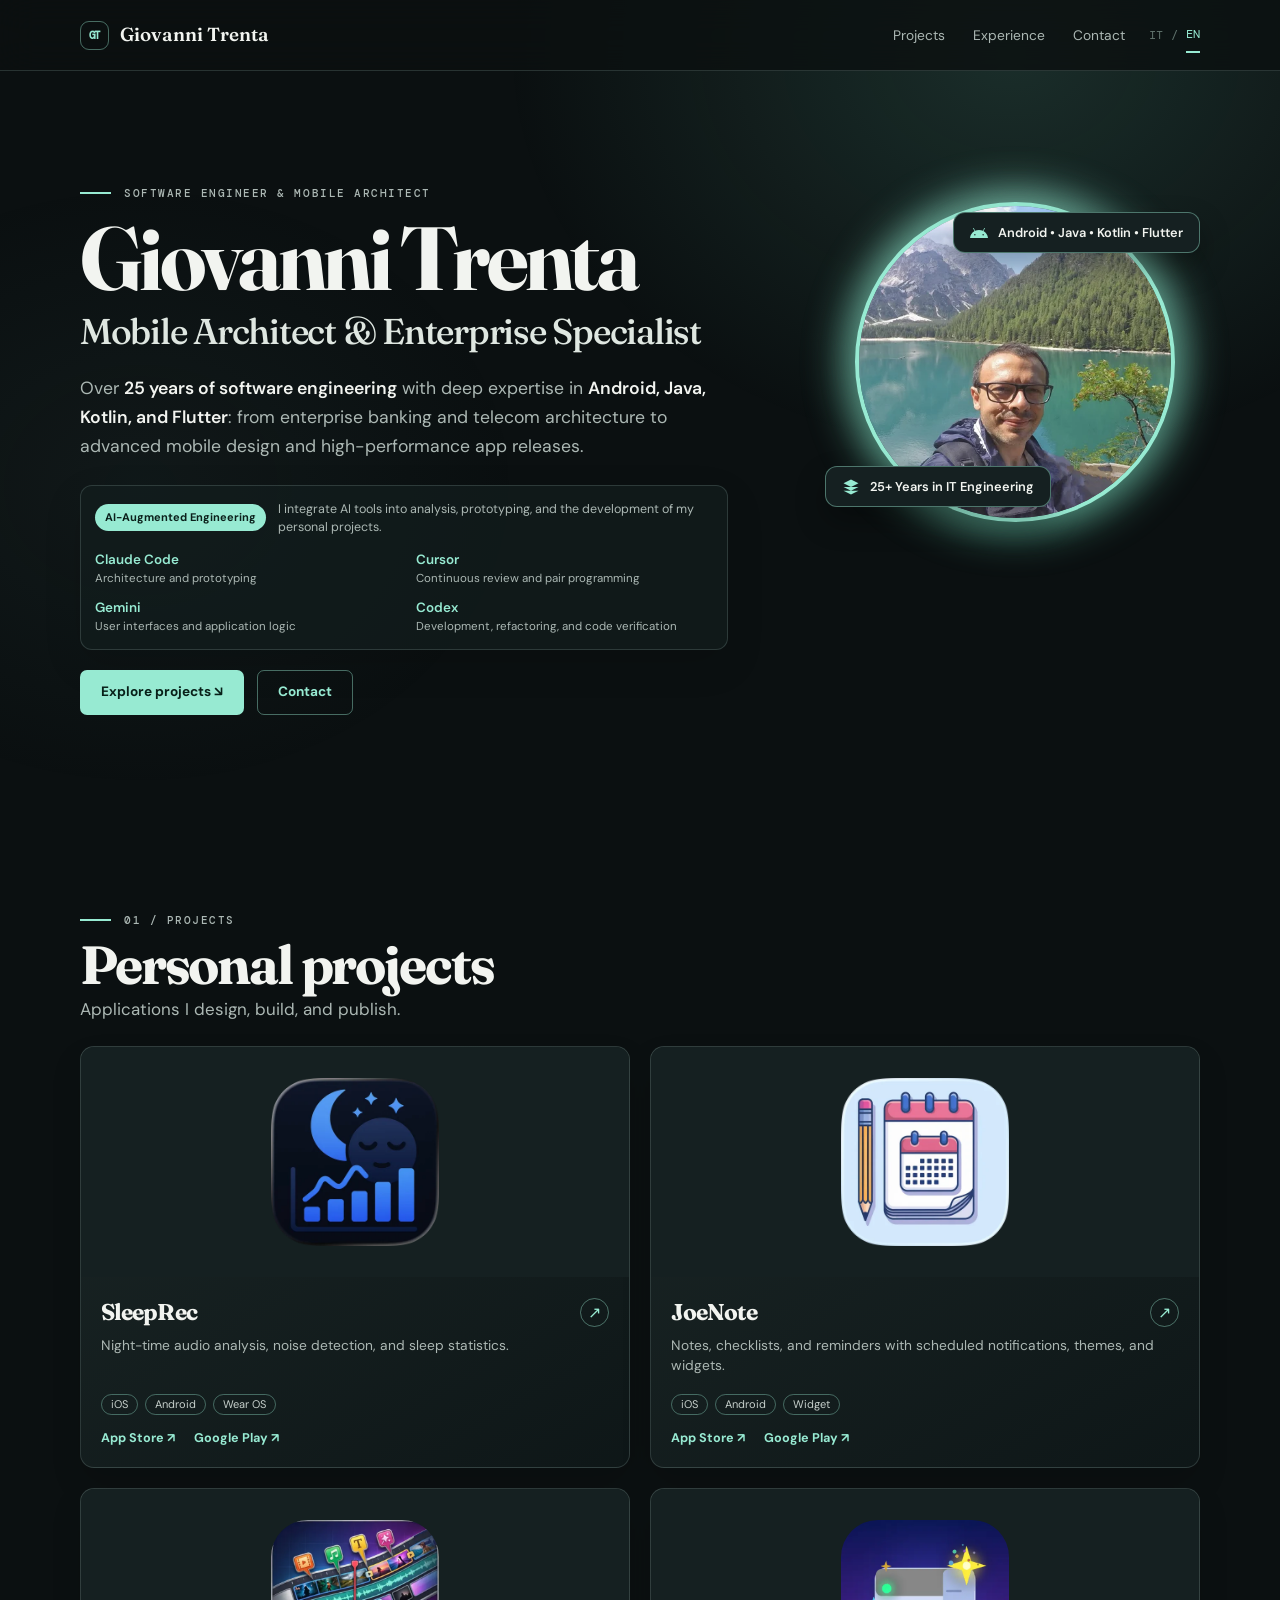
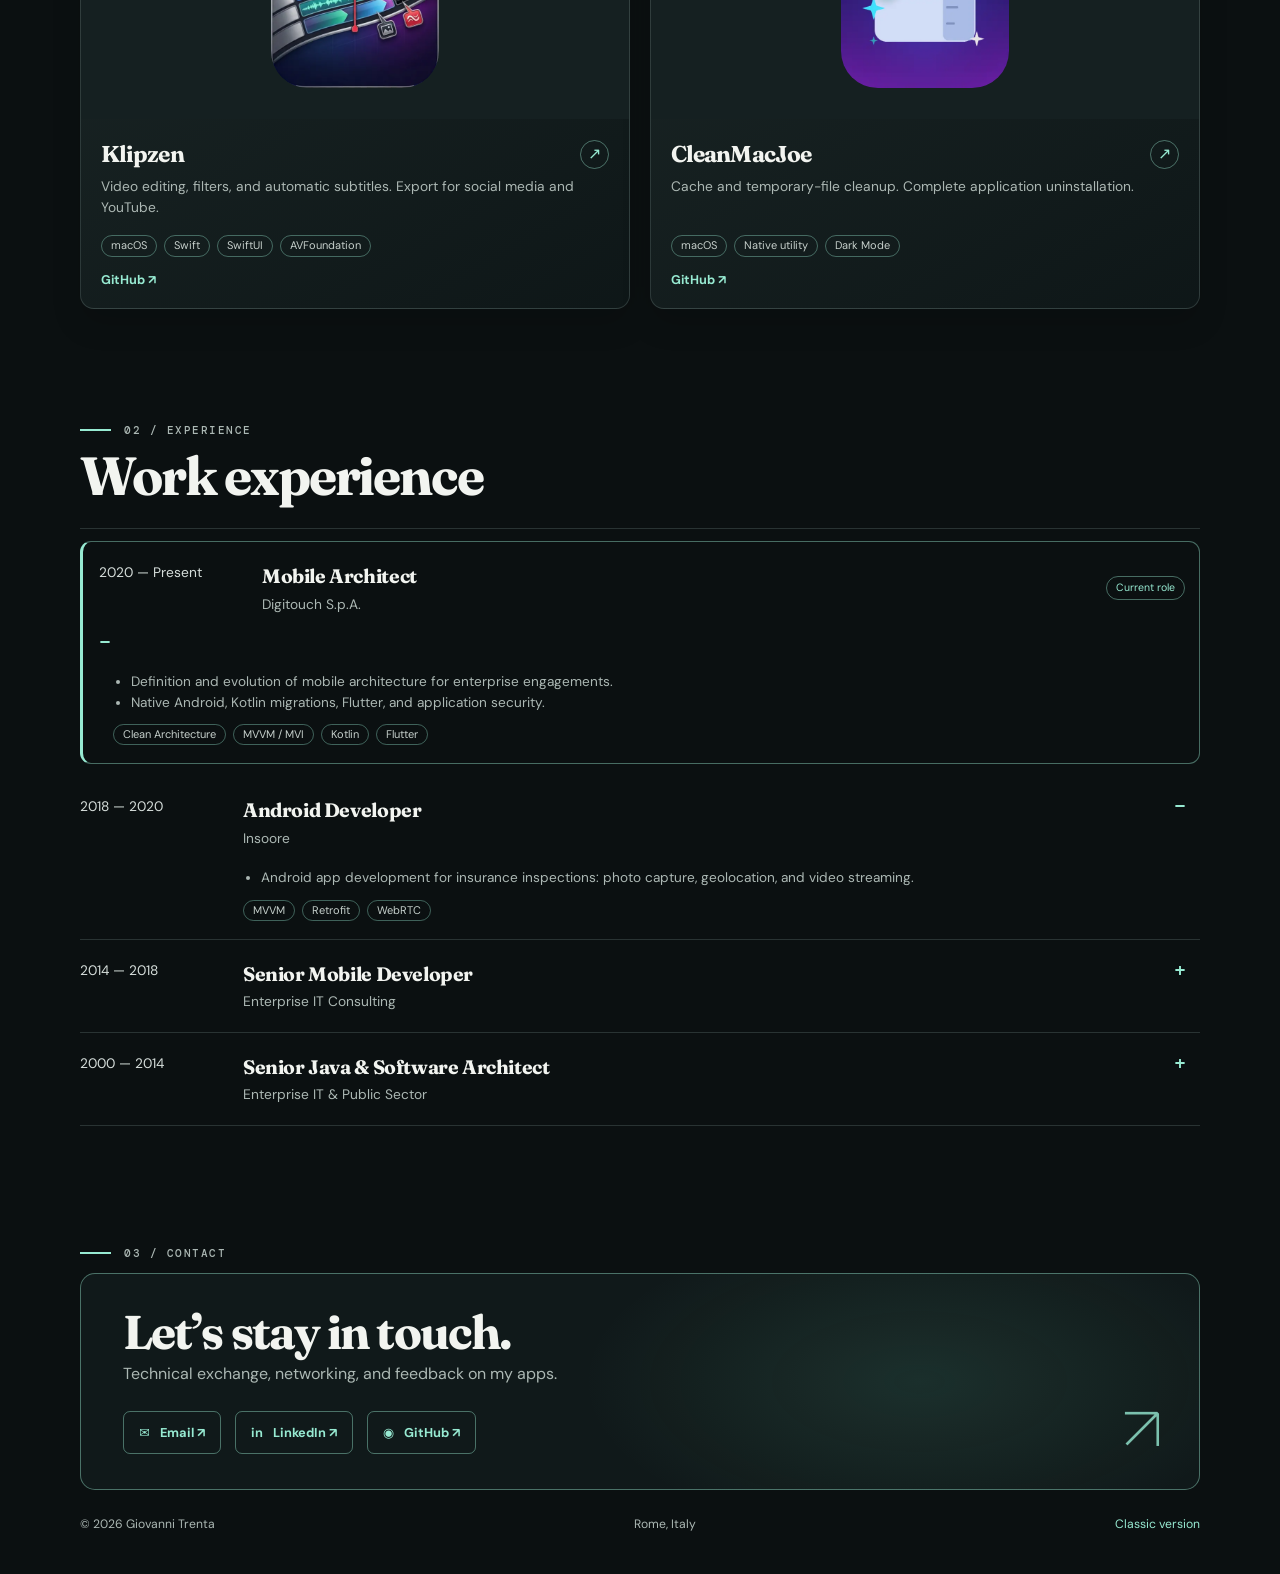
==== commit 234d889c: "Redesign portfolio site and archive legacy version Reworks homepage, styling, and project cards (Joe" ====
--- a/index.html
+++ b/index.html
@@ -1,783 +1,164 @@
-<!DOCTYPE html>
+<!doctype html>
 <html lang="it" data-theme="dark">
 <head>
-  <meta charset="UTF-8">
-  <meta name="viewport" content="width=device-width, initial-scale=1.0">
-  <title>Giovanni Trenta — AI-Driven Lead Mobile Developer & Software Architect</title>
-  <meta name="description" content="Sito ufficiale e portfolio di Giovanni Trenta. Oltre 25 anni di ingegneria software: architetture enterprise, Mobile Architect (Kotlin, Flutter, Swift, macOS) e sviluppo accelerato da Intelligenza Artificiale.">
-  <meta name="keywords" content="Giovanni Trenta, Mobile Architect, Android Developer, Flutter, Swift, macOS, Klipzen, CleanMacJoe, JoeNote, SleepRec, AI Developer, Roma, joemockdao">
+  <meta charset="utf-8">
+  <meta name="viewport" content="width=device-width, initial-scale=1">
+  <meta name="description" content="Giovanni Trenta, Mobile Architect e Software Engineer specializzato in Android, Kotlin, Flutter e architetture enterprise.">
   <meta name="author" content="Giovanni Trenta">
-  <link rel="canonical" href="https://giovanni.trenta.it/">
-
-  <!-- Open Graph / Social Meta -->
+  <link rel="canonical" href="https://giovannitrenta.it/">
   <meta property="og:type" content="website">
-  <meta property="og:url" content="https://giovanni.trenta.it/">
-  <meta property="og:title" content="Giovanni Trenta — AI-Driven Lead Mobile Developer & Software Architect">
-  <meta property="og:description" content="25+ anni di esperienza nell'ingegneria software. Dai grandi sistemi enterprise (Java/J2EE) allo sviluppo mobile d'eccellenza (Android, Flutter, iOS, macOS) con integrazione AI nativa.">
-  <meta property="og:image" content="https://giovanni.trenta.it/assets/photo_thumb.webp">
-
-  <!-- Favicon -->
-  <link rel="icon" type="image/svg+xml" href="data:image/svg+xml,<svg xmlns='http://www.w3.org/2000/svg' viewBox='0 0 100 100'><rect width='100' height='100' rx='25' fill='%236366F1'/><text x='50%' y='55%' dominant-baseline='middle' text-anchor='middle' font-family='sans-serif' font-weight='800' font-size='50' fill='white'>GT</text></svg>">
-
-  <!-- Stylesheet -->
-  <link rel="stylesheet" href="css/style.css">
+  <meta property="og:url" content="https://giovannitrenta.it/">
+  <meta property="og:title" content="Giovanni Trenta — Mobile Architect & Software Engineer">
+  <meta property="og:description" content="25+ anni di ingegneria software, architetture enterprise e sviluppo mobile.">
+  <meta property="og:image" content="https://giovannitrenta.it/assets/photo_thumb.webp">
+  <title>Giovanni Trenta — Mobile Architect & Software Engineer</title>
+  <link rel="icon" type="image/svg+xml" href="data:image/svg+xml,%3Csvg xmlns='http://www.w3.org/2000/svg' viewBox='0 0 100 100'%3E%3Crect width='100' height='100' rx='24' fill='%230f1b1a'/%3E%3Cpath d='M23 24h54v12H56v41H44V36H23z' fill='%2397ead2'/%3E%3C/svg%3E">
+  <link rel="stylesheet" href="css/portfolio.css">
 </head>
 <body>
+  <a class="skip-link" href="#main-content" data-i18n="skip">Vai al contenuto</a>
 
-  <!-- Ambient Glow Effects -->
-  <div class="bg-ambient-glow" aria-hidden="true">
-    <div class="glow-orb-1"></div>
-    <div class="glow-orb-2"></div>
-    <div class="glow-orb-3"></div>
-  </div>
-
-  <!-- Header & Navigation -->
   <header class="site-header">
-    <div class="container navbar">
-      <a href="#hero" class="nav-brand">
-        <img src="assets/photo_thumb.webp" alt="Giovanni Trenta" class="brand-avatar" width="38" height="38">
+    <nav class="shell nav" aria-label="Navigazione principale">
+      <a class="brand" href="#top" aria-label="Giovanni Trenta, inizio pagina">
+        <span class="brand-mark" aria-hidden="true">GT</span>
         <span>Giovanni Trenta</span>
-        <span class="brand-badge">Lead Mobile &amp; Architect</span>
       </a>
-
-      <ul class="nav-links" id="nav-links">
-        <li><a href="#chi-sono" class="nav-link">Chi Sono</a></li>
-        <li><a href="#progetti" class="nav-link">Progetti</a></li>
-        <li><a href="#ai-workflow" class="nav-link">AI Strategy</a></li>
-        <li><a href="#esperienze" class="nav-link">Esperienze</a></li>
-        <li><a href="#competenze" class="nav-link">Competenze</a></li>
-        <li><a href="#contatti" class="nav-link">Contatti</a></li>
-      </ul>
-
-      <div class="nav-actions">
-        <button id="theme-toggle" class="theme-toggle-btn" aria-label="Cambia tema">
-          <!-- Icon injected by JS -->
-          <svg width="20" height="20" viewBox="0 0 24 24" fill="none" stroke="currentColor" stroke-width="2"><circle cx="12" cy="12" r="5"></circle></svg>
-        </button>
-
-        <a href="assets/Giovanni_Trenta_CV.pdf" target="_blank" class="btn btn-primary btn-sm" download>
-          <svg width="16" height="16" viewBox="0 0 24 24" fill="none" stroke="currentColor" stroke-width="2" stroke-linecap="round" stroke-linejoin="round"><path d="M21 15v4a2 2 0 0 1-2 2H5a2 2 0 0 1-2-2v-4"></path><polyline points="7 10 12 15 17 10"></polyline><line x1="12" y1="15" x2="12" y2="3"></line></svg>
-          <span>Scarica CV</span>
-        </a>
-
-        <button id="mobile-menu-btn" class="mobile-menu-toggle" aria-label="Apri menu di navigazione" aria-expanded="false">
-          <svg width="24" height="24" viewBox="0 0 24 24" fill="none" stroke="currentColor" stroke-width="2"><line x1="3" y1="12" x2="21" y2="12"></line><line x1="3" y1="6" x2="21" y2="6"></line><line x1="3" y1="18" x2="21" y2="18"></line></svg>
+      <div class="nav-desktop">
+        <a href="#progetti" data-i18n="nav_projects">Progetti</a>
+        <a href="#esperienze" data-i18n="nav_experience">Esperienze</a>
+        <a href="#contatti" data-i18n="nav_contact">Contatti</a>
+      </div>
+      <div class="nav-controls">
+        <div class="language-switcher" aria-label="Seleziona lingua">
+          <button class="language-btn is-active" type="button" data-language="it" aria-pressed="true">IT</button>
+          <span aria-hidden="true">/</span>
+          <button class="language-btn" type="button" data-language="en" aria-pressed="false">EN</button>
+        </div>
+        <button class="menu-toggle" type="button" aria-expanded="false" aria-controls="mobile-menu" data-i18n-aria="open_menu">
+          <span></span><span></span>
         </button>
       </div>
+    </nav>
+    <div class="mobile-menu shell" id="mobile-menu" hidden>
+      <a href="#progetti" data-i18n="nav_projects">Progetti</a>
+      <a href="#esperienze" data-i18n="nav_experience">Esperienze</a>
+      <a href="#contatti" data-i18n="nav_contact">Contatti</a>
     </div>
   </header>
 
-  <main>
-    <!-- Hero Section -->
-    <section id="hero" class="hero-section">
-      <div class="container hero-grid">
-        <div class="hero-content">
-          <div class="status-badge">
-            <span class="status-dot"></span>
-            <span>Disponibile per progetti di consulenza, architettura e sviluppo mobile</span>
+  <main id="main-content">
+    <section class="hero shell" id="top">
+      <div class="hero-copy">
+        <p class="eyebrow" data-i18n="hero_eyebrow">Software Engineer &amp; Mobile Architect</p>
+        <h1>Giovanni Trenta</h1>
+        <p class="hero-role" data-i18n="hero_role">Mobile Architect &amp; Enterprise Specialist</p>
+        <p class="hero-description" data-i18n-html="hero_description">Oltre <strong>25 anni di ingegneria software</strong> con profonda esperienza e specializzazione in <strong>Android, Java, Kotlin e Flutter</strong>: da solide architetture enterprise banking e telecomunicazioni alla progettazione architetturale mobile e al rilascio di applicazioni ad alte prestazioni.</p>
+        <aside class="ai-summary" aria-labelledby="ai-summary-title">
+          <div class="ai-summary-head">
+            <span class="pill" id="ai-summary-title">AI-Augmented Engineering</span>
+            <p data-i18n="ai_intro">Integro strumenti AI nell’analisi, nella prototipazione e nello sviluppo dei miei progetti personali.</p>
           </div>
-
-          <div class="hero-greeting">Software Engineer &amp; Mobile Architect</div>
-
-          <h1 class="hero-title">
-            Giovanni <span class="gradient-text">Trenta</span>
-          </h1>
-
-          <h2 class="hero-subtitle">
-            AI-Driven Lead Mobile Developer &amp; Enterprise Architect
-          </h2>
-
-          <p class="hero-desc">
-            Oltre <strong>25 anni di ingegneria software</strong>: dalle solide architetture enterprise Java/J2EE per banche e pubblica amministrazione ad oltre un decennio di leadership nello sviluppo mobile nativo e cross-platform (<strong>Android, Flutter, iOS, macOS</strong>). Integro flussi di lavoro AI per velocizzare i cicli di rilascio e garantire soluzioni scalabili e performanti.
-          </p>
-
-          <div class="hero-ai-callout">
-            <svg width="22" height="22" viewBox="0 0 24 24" fill="none" stroke="#22D3EE" stroke-width="2" stroke-linecap="round" stroke-linejoin="round"><polygon points="12 2 15.09 8.26 22 9.27 17 14.14 18.18 21.02 12 17.77 5.82 21.02 7 14.14 2 9.27 8.91 8.26 12 2"></polygon></svg>
-            <div><strong>Metodologia AI-Augmented:</strong> Claude Code (Architettura) • Gemini (UI &amp; Logic) • Cursor (Continuous Review) • Custom AI Skills</div>
+          <div class="ai-tools">
+            <div><b>Claude Code</b><span data-i18n="ai_claude">Architettura e prototipazione</span></div>
+            <div><b>Cursor</b><span data-i18n="ai_cursor">Revisione continua e pair programming</span></div>
+            <div><b>Gemini</b><span data-i18n="ai_gemini">Interfacce utente e logica applicativa</span></div>
+            <div><b>Codex</b><span data-i18n="ai_codex">Sviluppo, refactoring e verifica del codice</span></div>
           </div>
-
-          <div class="hero-actions">
-            <a href="#progetti" class="btn btn-primary">
-              <span>Esplora i Miei Progetti</span>
-              <svg width="16" height="16" viewBox="0 0 24 24" fill="none" stroke="currentColor" stroke-width="2"><line x1="5" y1="12" x2="19" y2="12"></line><polyline points="12 5 19 12 12 19"></polyline></svg>
-            </a>
-            <a href="#contatti" class="btn btn-secondary">
-              <span>Mettiti in Contatto</span>
-            </a>
-
-            <div class="hero-social-pills">
-              <a href="https://github.com/joemockdao" target="_blank" rel="noopener noreferrer" class="social-icon-btn" aria-label="Profilo GitHub joemockdao">
-                <svg width="20" height="20" viewBox="0 0 24 24" fill="currentColor"><path d="M12 0C5.37 0 0 5.37 0 12c0 5.31 3.435 9.795 8.205 11.385.6.105.825-.255.825-.57 0-.285-.015-1.23-.015-2.235-3.015.555-3.795-.735-4.035-1.41-.135-.345-.72-1.41-1.23-1.695-.42-.225-1.02-.78-.015-.795.945-.015 1.62.87 1.845 1.23 1.08 1.815 2.805 1.305 3.495.99.105-.78.42-1.305.765-1.605-2.67-.3-5.46-1.335-5.46-5.925 0-1.305.465-2.385 1.23-3.225-.12-.3-.54-1.53.12-3.18 0 0 1.005-.315 3.3 1.23.96-.27 1.98-.405 3-.405s2.04.135 3 .405c2.295-1.56 3.3-1.23 3.3-1.23.66 1.65.24 2.88.12 3.18.765.84 1.23 1.905 1.23 3.225 0 4.605-2.805 5.625-5.475 5.925.435.375.81 1.095.81 2.22 0 1.605-.015 2.895-.015 3.3 0 .315.225.69.825.57A12.02 12.02 0 0024 12c0-6.63-5.37-12-12-12z"/></svg>
-              </a>
-              <a href="https://www.linkedin.com/in/giovanni-trenta-969850ba/" target="_blank" rel="noopener noreferrer" class="social-icon-btn" aria-label="Profilo LinkedIn di Giovanni Trenta">
-                <svg width="20" height="20" viewBox="0 0 24 24" fill="currentColor"><path d="M19 3a2 2 0 0 1 2 2v14a2 2 0 0 1-2 2H5a2 2 0 0 1-2-2V5a2 2 0 0 1 2-2h14m-.5 15.5v-5.3a3.26 3.26 0 0 0-3.26-3.26c-.85 0-1.84.52-2.28 1.3v-1.11h-2.79v8.37h2.79v-4.93c0-.77.62-1.4 1.39-1.4a1.4 1.4 0 0 1 1.4 1.4v4.93h2.75M6.46 8.76c.92 0 1.67-.75 1.67-1.67s-.75-1.67-1.67-1.67c-.92 0-1.67.75-1.67 1.67s.75 1.67 1.67 1.67m1.39 9.74v-8.37H5.07v8.37h2.78z"/></svg>
-              </a>
-              <a href="mailto:giovanni.trenta78@gmail.com" class="social-icon-btn" aria-label="Invia una email a Giovanni Trenta">
-                <svg width="20" height="20" viewBox="0 0 24 24" fill="none" stroke="currentColor" stroke-width="2" stroke-linecap="round" stroke-linejoin="round"><path d="M4 4h16c1.1 0 2 .9 2 2v12c0 1.1-.9 2-2 2H4c-1.1 0-2-.9-2-2V6c0-1.1.9-2 2-2z"></path><polyline points="22,6 12,13 2,6"></polyline></svg>
-              </a>
-            </div>
-          </div>
+        </aside>
+        <div class="hero-actions">
+          <a class="button button-primary" href="#progetti" data-i18n="hero_projects">Esplora i progetti <span aria-hidden="true">↘</span></a>
+          <a class="button button-secondary" href="#contatti" data-i18n="hero_contact">Contatti</a>
         </div>
-
-        <div class="hero-visual">
-          <div class="avatar-wrapper">
-            <div class="avatar-glow-ring"></div>
-            <div class="avatar-img-container">
-              <img src="assets/photo_thumb.webp" alt="Ritratto professionale di Giovanni Trenta" class="avatar-img" width="320" height="320" fetchpriority="high">
-            </div>
-
-            <div class="floating-badge badge-top-right">
-              <svg width="20" height="20" viewBox="0 0 24 24" fill="#22D3EE"><path d="M18.71 19.5c-.83 1.24-1.71 2.45-3.05 2.47-1.34.03-1.77-.79-3.29-.79-1.53 0-2 .77-3.27.82-1.31.05-2.3-1.32-3.14-2.53C4.25 17 2.94 12.45 4.7 9.39c.87-1.52 2.43-2.48 4.12-2.51 1.28-.02 2.5.87 3.29.87.78 0 2.26-1.07 3.81-.91.65.03 2.47.26 3.64 1.98-.09.06-2.17 1.28-2.15 3.81.03 3.02 2.65 4.03 2.68 4.04-.03.07-.42 1.44-1.38 2.83M15.97 6.37c.62-.75 1.04-1.8 0.92-2.85-.9.04-1.99.6-2.63 1.35-.57.65-1.07 1.72-.94 2.74 1 .08 2.03-.49 2.65-1.24z"/></svg>
-              <span>macOS &amp; iOS Specialist</span>
-            </div>
-
-            <div class="floating-badge badge-bottom-left">
-              <svg width="20" height="20" viewBox="0 0 24 24" fill="#6366F1"><path d="M12 2L2 7l10 5 10-5-10-5zM2 17l10 5 10-5M2 12l10 5 10-5"/></svg>
-              <span>25+ Anni Ingegneria IT</span>
-            </div>
-          </div>
+      </div>
+      <div class="avatar-wrapper">
+        <div class="avatar-glow-ring"></div>
+        <div class="avatar-img-container">
+          <img src="assets/photo_thumb.webp" alt="Ritratto di Giovanni Trenta" class="avatar-img" width="320" height="320" fetchpriority="high">
+        </div>
+        <div class="floating-badge badge-top-right">
+          <svg width="18" height="18" viewBox="0 0 24 24" fill="#97ead2"><path d="M17.523 15.3414c-.5511 0-.9993-.4486-.9993-.9997s.4482-.9993.9993-.9993c.551 0 .9993.4482.9993.9993.0001.5511-.4483.9997-.9993.9997m-11.046 0c-.5511 0-.9993-.4486-.9993-.9997s.4482-.9993.9993-.9993c.5511 0 .9993.4482.9993.9993 0 .5511-.4482.9997-.9993.9997m11.4045-6.02l1.9973-3.4592a.416.416 0 00-.1521-.5676.416.416 0 00-.5676.1521l-2.0223 3.503C15.5902 8.411 13.8566 8 12 8s-3.5902.411-5.1368.9507L4.841 5.4477a.416.416 0 00-.5677-.1521.4157.4157 0 00-.152.5676l1.9972 3.4592C2.6889 11.1867.3432 14.6589 0 18.761h24c-.3432-4.1021-2.6889-7.5743-6.1185-9.4396"/></svg>
+          <span>Android • Java • Kotlin • Flutter</span>
+        </div>
+        <div class="floating-badge badge-bottom-left">
+          <svg width="18" height="18" viewBox="0 0 24 24" fill="#97ead2"><path d="M12 2L2 7l10 5 10-5-10-5zM2 17l10 5 10-5M2 12l10 5 10-5"/></svg>
+          <span data-i18n="badge_years">25+ Anni Ingegneria IT</span>
         </div>
       </div>
     </section>
 
-    <!-- Metrics Highlights -->
-    <section class="metrics-section" aria-label="Statistiche e indicatori chiave">
-      <div class="container">
-        <div class="metrics-grid">
-          <div class="metric-card">
-            <div class="metric-number">25+</div>
-            <div class="metric-label">Anni nell'Ingegneria Software</div>
+    <section class="section shell" id="progetti" aria-labelledby="projects-title">
+      <p class="section-index">01 / <span data-i18n="section_projects">Progetti</span></p>
+      <h2 id="projects-title" data-i18n="projects_title">Progetti personali</h2>
+      <p class="section-lead" data-i18n="projects_lead">Applicazioni che progetto, sviluppo e pubblico.</p>
+      <div class="project-grid">
+        <article class="project-card project-sleeprec">
+          <div class="project-art project-icon-art"><span class="icon-frame"><img src="assets/projects/sleeprec-icon.webp" alt="Icona dell'app SleepRec" width="400" height="400" loading="lazy"></span></div>
+          <div class="project-content">
+            <div class="project-title-row"><h3>SleepRec</h3><a href="https://apps.apple.com/it/app/sleeprec/id1528754113" target="_blank" rel="noopener noreferrer" aria-label="Apri SleepRec su App Store">↗</a></div>
+            <p data-i18n="sleeprec_desc">Analisi acustica notturna, rilevamento dei rumori e statistiche sul sonno.</p>
+            <ul class="tag-list" aria-label="Tecnologie SleepRec"><li>iOS</li><li>Android</li><li>Wear OS</li></ul>
+            <div class="project-links"><a href="https://apps.apple.com/it/app/sleeprec/id1528754113" target="_blank" rel="noopener noreferrer">App Store ↗</a><a href="https://play.google.com/store/apps/details?id=it.joe.sleeprec&amp;pcampaignid=web_share" target="_blank" rel="noopener noreferrer">Google Play ↗</a></div>
           </div>
-          <div class="metric-card">
-            <div class="metric-number">4+</div>
-            <div class="metric-label">App Pubblicate (macOS &amp; App Store)</div>
+        </article>
+        <article class="project-card project-joenote">
+          <div class="project-art project-icon-art"><span class="icon-frame"><img src="assets/projects/joenote-icon.webp" alt="Icona dell'app JoeNote" width="400" height="400" loading="lazy"></span></div>
+          <div class="project-content">
+            <div class="project-title-row"><h3>JoeNote</h3><a href="https://apps.apple.com/it/app/joenote/id6738133424" target="_blank" rel="noopener noreferrer" aria-label="Apri JoeNote su App Store">↗</a></div>
+            <p data-i18n="joenote_desc">Note, checklist e promemoria con notifiche programmabili, temi e widget.</p>
+            <ul class="tag-list" aria-label="Tecnologie JoeNote"><li>iOS</li><li>Android</li><li>Widget</li></ul>
+            <div class="project-links"><a href="https://apps.apple.com/it/app/joenote/id6738133424" target="_blank" rel="noopener noreferrer">App Store ↗</a><a href="https://play.google.com/store/apps/details?id=it.note.joeNote&amp;pcampaignid=web_share" target="_blank" rel="noopener noreferrer">Google Play ↗</a></div>
           </div>
-          <div class="metric-card">
-            <div class="metric-number">Enterprise</div>
-            <div class="metric-label">Clienti Banking, PA &amp; Telco (BNL, Poste)</div>
+        </article>
+        <article class="project-card project-klipzen">
+          <div class="project-art project-icon-art"><span class="icon-frame"><img src="assets/projects/klipzen-icon.webp" alt="Icona dell'app Klipzen" width="480" height="480" loading="lazy"></span></div>
+          <div class="project-content">
+            <div class="project-title-row"><h3>Klipzen</h3><a href="https://github.com/joemockdao/Klipzen" target="_blank" rel="noopener noreferrer" aria-label="Apri repository Klipzen">↗</a></div>
+            <p data-i18n="klipzen_desc">Montaggio video, filtri e sottotitoli automatici. Esportazione per social e YouTube.</p>
+            <ul class="tag-list" aria-label="Tecnologie Klipzen"><li>macOS</li><li>Swift</li><li>SwiftUI</li><li>AVFoundation</li></ul>
+            <div class="project-links"><a href="https://github.com/joemockdao/Klipzen" target="_blank" rel="noopener noreferrer">GitHub ↗</a></div>
           </div>
-          <div class="metric-card">
-            <div class="metric-number">100%</div>
-            <div class="metric-label">AI-Augmented Development Workflow</div>
+        </article>
+        <article class="project-card project-cleanmacjoe">
+          <div class="project-art project-icon-art"><span class="icon-frame"><img src="assets/projects/cleanmacjoe-icon.webp" alt="Icona dell'app CleanMacJoe" width="480" height="480" loading="lazy"></span></div>
+          <div class="project-content">
+            <div class="project-title-row"><h3>CleanMacJoe</h3><a href="https://github.com/joemockdao/CleanMacJoe" target="_blank" rel="noopener noreferrer" aria-label="Apri repository CleanMacJoe">↗</a></div>
+            <p data-i18n="cleanmacjoe_desc">Pulizia di cache e file temporanei. Disinstallazione completa delle applicazioni.</p>
+            <ul class="tag-list" aria-label="Tecnologie CleanMacJoe"><li>macOS</li><li data-i18n="native_utility">Utility nativa</li><li>Dark Mode</li></ul>
+            <div class="project-links"><a href="https://github.com/joemockdao/CleanMacJoe" target="_blank" rel="noopener noreferrer">GitHub ↗</a></div>
           </div>
-        </div>
+        </article>
       </div>
     </section>
 
-    <!-- About Section -->
-    <section id="chi-sono" class="section">
-      <div class="container">
-        <div class="section-header">
-          <span class="section-tag">Profilo Professionale</span>
-          <h2 class="section-title">Solide Radici Enterprise, Visione Mobile &amp; AI</h2>
-          <p class="section-description">
-            Un percorso completo iniziato nel 2000 con la progettazione di sistemi backend J2EE e proseguito per oltre una decade come Mobile Architect per banche, startup e grandi realtà industriali.
-          </p>
-        </div>
-
-        <div class="contact-card-main" style="padding: 36px 42px;">
-          <div style="font-size: 1.05rem; line-height: 1.8; color: var(--text-secondary);">
-            <p style="margin-bottom: 18px;">
-              Mi chiamo <strong>Giovanni Trenta</strong>. Da oltre 25 anni sviluppo software con un unico obiettivo: creare soluzioni affidabili, performanti e piacevoli da utilizzare. La mia carriera si è formata sui grandi sistemi enterprise Java/J2EE per enti governativi e istituzioni (Camera dei Deputati, Telecom Italia, INAIL, Ancitel), per poi evolvere verso il mondo mobile nativo e cross-platform, dove ho ricoperto ruoli da <strong>Mobile Architect</strong> e <strong>Tech Lead</strong> per brand quali <em>BNL (Gruppo BNP Paribas)</em>, <em>Octo Telematics</em>, <em>Poste Italiane</em> e startup innovative come <em>Insoore</em>.
-            </p>
-            <p style="margin-bottom: 18px;">
-              Oggi applico costantemente la metodologia <strong>AI-Augmented Engineering</strong>: impiego agenti intelligenti (Claude Code, Gemini, Cursor) nella fase di analisi, progettazione architetturale, review e refactoring, moltiplicando la qualità e la velocità di delivery. Oltre al lavoro enterprise, creo e mantengo applicazioni desktop e mobile pubblicate con successo su Apple App Store e disponibili come progetti open-source su GitHub.
-            </p>
-            <div style="display: flex; flex-wrap: wrap; gap: 12px; margin-top: 24px;">
-              <span class="tag-badge">📍 Roma, Italia</span>
-              <span class="tag-badge">💼 Mobile Architect &amp; Senior Lead</span>
-              <span class="tag-badge">🚀 Creatore di Klipzen, CleanMacJoe, JoeNote &amp; SleepRec</span>
-              <span class="tag-badge tag-ai">🤖 AI-Augmented Developer</span>
-            </div>
-          </div>
-        </div>
+    <section class="section shell" id="esperienze" aria-labelledby="experience-title">
+      <p class="section-index">02 / <span data-i18n="section_experience">Esperienze</span></p>
+      <h2 id="experience-title" data-i18n="experience_title">Esperienze lavorative</h2>
+      <div class="experience-list">
+        <details class="experience current" open>
+          <summary><span class="experience-period" data-i18n="exp1_period">2020 — Presente</span><span class="experience-title"><b data-i18n="exp1_role">Mobile Architect</b><small data-i18n="exp1_company">Digitouch S.p.A.</small></span><span class="current-badge" data-i18n="current_role">Ruolo attuale</span></summary>
+          <div class="experience-detail"><ul><li data-i18n="exp1_bullet1">Definizione ed evoluzione di architetture mobile per commesse enterprise.</li><li data-i18n="exp1_bullet2">Android nativo, migrazioni Kotlin, Flutter e sicurezza applicativa.</li></ul><ul class="tag-list"><li>Clean Architecture</li><li>MVVM / MVI</li><li>Kotlin</li><li>Flutter</li></ul></div>
+        </details>
+        <details class="experience" open>
+          <summary><span class="experience-period" data-i18n="exp2_period">2018 — 2020</span><span class="experience-title"><b data-i18n="exp2_role">Android Developer</b><small data-i18n="exp2_company">Insoore</small></span></summary>
+          <div class="experience-detail"><ul><li data-i18n="exp2_bullet1">Sviluppo dell’app Android per ispezioni assicurative: acquisizione foto, geolocalizzazione e streaming video.</li></ul><ul class="tag-list"><li>MVVM</li><li>Retrofit</li><li>WebRTC</li></ul></div>
+        </details>
+        <details class="experience"><summary><span class="experience-period" data-i18n="exp3_period">2014 — 2018</span><span class="experience-title"><b data-i18n="exp3_role">Senior Mobile Developer</b><small data-i18n="exp3_company">Consulenze IT Enterprise</small></span></summary><div class="experience-detail"><p data-i18n="exp3_detail">Sviluppo di applicazioni native iOS e Android e prime soluzioni cross-platform.</p><ul class="tag-list"><li>Swift</li><li>Java / Kotlin</li><li>Flutter</li></ul></div></details>
+        <details class="experience"><summary><span class="experience-period" data-i18n="exp4_period">2000 — 2014</span><span class="experience-title"><b data-i18n="exp4_role">Senior Java &amp; Software Architect</b><small data-i18n="exp4_company">Enterprise IT &amp; Pubblica Amministrazione</small></span></summary><div class="experience-detail"><p data-i18n="exp4_detail">Architetture distribuite mission-critical, progettazione applicativa e database relazionali.</p><ul class="tag-list"><li>Java / J2EE</li><li>Spring MVC</li><li>Hibernate</li><li>Oracle</li></ul></div></details>
       </div>
     </section>
 
-    <!-- Projects Section -->
-    <section id="progetti" class="section">
-      <div class="container">
-        <div class="section-header">
-          <span class="section-tag">Portfolio Progetti</span>
-          <h2 class="section-title">Applicazioni, Utility &amp; Soluzioni Enterprise</h2>
-          <p class="section-description">
-            Una selezione di progetti creati da zero, rilasciati sui marketplace ufficiali o sviluppati per grandi committenti enterprise.
-          </p>
-        </div>
-
-        <div class="projects-filter-bar" role="tablist" aria-label="Filtro progetti">
-          <button class="filter-btn active" data-filter="all">Tutti i Progetti</button>
-          <button class="filter-btn" data-filter="macos-ios">macOS &amp; iOS</button>
-          <button class="filter-btn" data-filter="enterprise">Enterprise &amp; Android</button>
-          <button class="filter-btn" data-filter="ai-opensource">Open Source &amp; AI</button>
-        </div>
-
-        <div class="projects-grid">
-          <!-- Project 1: Klipzen -->
-          <article class="project-card" data-category="macos-ios ai-opensource">
-            <div class="project-card-header">
-              <div class="project-icon-box">
-                <svg width="28" height="28" viewBox="0 0 24 24" fill="none" stroke="currentColor" stroke-width="2" stroke-linecap="round" stroke-linejoin="round"><polygon points="23 7 16 12 23 17 23 7"></polygon><rect x="1" y="5" width="15" height="14" rx="2" ry="2"></rect></svg>
-              </div>
-              <span class="project-badge-pill">macOS Nativo • Free</span>
-            </div>
-            <div class="project-card-body">
-              <h3 class="project-title">Klipzen</h3>
-              <div class="project-tagline">Native macOS Video Editor (CapCut / iMovie Alternative)</div>
-              <p class="project-desc">
-                Video editor leggero e performante scritto nativamente per macOS in Swift e SwiftUI. Permette di tagliare video, applicare filtri, generare sottotitoli automatici con time ruler di precisione ed esportare nei formati ottimali per TikTok, Instagram Reels e YouTube.
-              </p>
-              <div class="project-tags">
-                <span class="tag-badge">Swift</span>
-                <span class="tag-badge">SwiftUI</span>
-                <span class="tag-badge">AVFoundation</span>
-                <span class="tag-badge">Metal</span>
-                <span class="tag-badge">AppKit</span>
-              </div>
-            </div>
-            <div class="project-card-footer">
-              <a href="https://github.com/joemockdao/Klipzen" target="_blank" rel="noopener noreferrer" class="btn btn-secondary btn-sm">
-                <svg width="16" height="16" viewBox="0 0 24 24" fill="currentColor"><path d="M12 0C5.37 0 0 5.37 0 12c0 5.31 3.435 9.795 8.205 11.385.6.105.825-.255.825-.57 0-.285-.015-1.23-.015-2.235-3.015.555-3.795-.735-4.035-1.41-.135-.345-.72-1.41-1.23-1.695-.42-.225-1.02-.78-.015-.795.945-.015 1.62.87 1.845 1.23 1.08 1.815 2.805 1.305 3.495.99.105-.78.42-1.305.765-1.605-2.67-.3-5.46-1.335-5.46-5.925 0-1.305.465-2.385 1.23-3.225-.12-.3-.54-1.53.12-3.18 0 0 1.005-.315 3.3 1.23.96-.27 1.98-.405 3-.405s2.04.135 3 .405c2.295-1.56 3.3-1.23 3.3-1.23.66 1.65.24 2.88.12 3.18.765.84 1.23 1.905 1.23 3.225 0 4.605-2.805 5.625-5.475 5.925.435.375.81 1.095.81 2.22 0 1.605-.015 2.895-.015 3.3 0 .315.225.69.825.57A12.02 12.02 0 0024 12c0-6.63-5.37-12-12-12z"/></svg>
-                <span>Repository GitHub</span>
-              </a>
-            </div>
-          </article>
-
-          <!-- Project 2: CleanMacJoe -->
-          <article class="project-card" data-category="macos-ios ai-opensource">
-            <div class="project-card-header">
-              <div class="project-icon-box">
-                <svg width="28" height="28" viewBox="0 0 24 24" fill="none" stroke="currentColor" stroke-width="2" stroke-linecap="round" stroke-linejoin="round"><path d="M3 6h18"></path><path d="M19 6v14a2 2 0 0 1-2 2H7a2 2 0 0 1-2-2V6m3 0V4a2 2 0 0 1 2-2h4a2 2 0 0 1 2 2v2"></path><line x1="10" y1="11" x2="10" y2="17"></line><line x1="14" y1="11" x2="14" y2="17"></line></svg>
-              </div>
-              <span class="project-badge-pill">macOS Utility • Native</span>
-            </div>
-            <div class="project-card-body">
-              <h3 class="project-title">CleanMacJoe</h3>
-              <div class="project-tagline">Disk Cleaner &amp; App Uninstaller Utility</div>
-              <p class="project-desc">
-                Utility nativa per macOS che permette di ripulire file temporanei, cache orfane e disinstallare applicazioni in modo completo senza lasciare residui nel file system. Interfaccia moderna con supporto Dark Mode integrato e basso consumo di risorse.
-              </p>
-              <div class="project-tags">
-                <span class="tag-badge">Swift</span>
-                <span class="tag-badge">SwiftUI</span>
-                <span class="tag-badge">macOS APIs</span>
-                <span class="tag-badge">Disk Analysis</span>
-              </div>
-            </div>
-            <div class="project-card-footer">
-              <a href="https://github.com/joemockdao/CleanMacJoe" target="_blank" rel="noopener noreferrer" class="btn btn-secondary btn-sm">
-                <svg width="16" height="16" viewBox="0 0 24 24" fill="currentColor"><path d="M12 0C5.37 0 0 5.37 0 12c0 5.31 3.435 9.795 8.205 11.385.6.105.825-.255.825-.57 0-.285-.015-1.23-.015-2.235-3.015.555-3.795-.735-4.035-1.41-.135-.345-.72-1.41-1.23-1.695-.42-.225-1.02-.78-.015-.795.945-.015 1.62.87 1.845 1.23 1.08 1.815 2.805 1.305 3.495.99.105-.78.42-1.305.765-1.605-2.67-.3-5.46-1.335-5.46-5.925 0-1.305.465-2.385 1.23-3.225-.12-.3-.54-1.53.12-3.18 0 0 1.005-.315 3.3 1.23.96-.27 1.98-.405 3-.405s2.04.135 3 .405c2.295-1.56 3.3-1.23 3.3-1.23.66 1.65.24 2.88.12 3.18.765.84 1.23 1.905 1.23 3.225 0 4.605-2.805 5.625-5.475 5.925.435.375.81 1.095.81 2.22 0 1.605-.015 2.895-.015 3.3 0 .315.225.69.825.57A12.02 12.02 0 0024 12c0-6.63-5.37-12-12-12z"/></svg>
-                <span>Repository GitHub</span>
-              </a>
-            </div>
-          </article>
-
-          <!-- Project 3: JoeNote -->
-          <article class="project-card" data-category="macos-ios">
-            <div class="project-card-header">
-              <div class="project-icon-box">
-                <svg width="28" height="28" viewBox="0 0 24 24" fill="none" stroke="currentColor" stroke-width="2" stroke-linecap="round" stroke-linejoin="round"><path d="M14 2H6a2 2 0 0 0-2 2v16a2 2 0 0 0 2 2h12a2 2 0 0 0 2-2V8z"></path><polyline points="14 2 14 8 20 8"></polyline><line x1="16" y1="13" x2="8" y2="13"></line><line x1="16" y1="17" x2="8" y2="17"></line><polyline points="10 9 9 9 8 9"></polyline></svg>
-              </div>
-              <span class="project-badge-pill project-badge-appstore">App Store • iOS</span>
-            </div>
-            <div class="project-card-body">
-              <h3 class="project-title">JoeNote</h3>
-              <div class="project-tagline">Minimalist Quick Note-Taking App</div>
-              <p class="project-desc">
-                App per iOS rapida ed essenziale per catturare all'istante idee, appunti di lavoro, checklist e promemoria senza interruzioni. Disegnata per massimizzare la concentrazione e l'efficienza quotidiana.
-              </p>
-              <div class="project-tags">
-                <span class="tag-badge">iOS</span>
-                <span class="tag-badge">Swift</span>
-                <span class="tag-badge">Apple App Store</span>
-                <span class="tag-badge">Productivity</span>
-              </div>
-            </div>
-            <div class="project-card-footer">
-              <a href="https://apps.apple.com/it/app/joenote/id6738133424" target="_blank" rel="noopener noreferrer" class="btn btn-primary btn-sm">
-                <svg width="16" height="16" viewBox="0 0 24 24" fill="currentColor"><path d="M18.71 19.5c-.83 1.24-1.71 2.45-3.05 2.47-1.34.03-1.77-.79-3.29-.79-1.53 0-2 .77-3.27.82-1.31.05-2.3-1.32-3.14-2.53C4.25 17 2.94 12.45 4.7 9.39c.87-1.52 2.43-2.48 4.12-2.51 1.28-.02 2.5.87 3.29.87.78 0 2.26-1.07 3.81-.91.65.03 2.47.26 3.64 1.98-.09.06-2.17 1.28-2.15 3.81.03 3.02 2.65 4.03 2.68 4.04-.03.07-.42 1.44-1.38 2.83M15.97 6.37c.62-.75 1.04-1.8 0.92-2.85-.9.04-1.99.6-2.63 1.35-.57.65-1.07 1.72-.94 2.74 1 .08 2.03-.49 2.65-1.24z"/></svg>
-                <span>Vedi su App Store</span>
-              </a>
-            </div>
-          </article>
-
-          <!-- Project 4: SleepRec -->
-          <article class="project-card" data-category="macos-ios">
-            <div class="project-card-header">
-              <div class="project-icon-box">
-                <svg width="28" height="28" viewBox="0 0 24 24" fill="none" stroke="currentColor" stroke-width="2" stroke-linecap="round" stroke-linejoin="round"><path d="M21 12.79A9 9 0 1 1 11.21 3 7 7 0 0 0 21 12.79z"></path></svg>
-              </div>
-              <span class="project-badge-pill project-badge-appstore">App Store • iOS</span>
-            </div>
-            <div class="project-card-body">
-              <h3 class="project-title">SleepRec</h3>
-              <div class="project-tagline">Sleep Quality Monitor &amp; Audio Analytics</div>
-              <p class="project-desc">
-                Applicazione iOS per monitorare la qualità del sonno con analisi acustica notturna, rilevamento rumori e report statistici per comprendere e ottimizzare il proprio riposo notturno.
-              </p>
-              <div class="project-tags">
-                <span class="tag-badge">iOS</span>
-                <span class="tag-badge">Audio Processing</span>
-                <span class="tag-badge">Health Analytics</span>
-                <span class="tag-badge">App Store</span>
-              </div>
-            </div>
-            <div class="project-card-footer">
-              <a href="https://apps.apple.com/it/app/sleeprec/id1528754113" target="_blank" rel="noopener noreferrer" class="btn btn-primary btn-sm">
-                <svg width="16" height="16" viewBox="0 0 24 24" fill="currentColor"><path d="M18.71 19.5c-.83 1.24-1.71 2.45-3.05 2.47-1.34.03-1.77-.79-3.29-.79-1.53 0-2 .77-3.27.82-1.31.05-2.3-1.32-3.14-2.53C4.25 17 2.94 12.45 4.7 9.39c.87-1.52 2.43-2.48 4.12-2.51 1.28-.02 2.5.87 3.29.87.78 0 2.26-1.07 3.81-.91.65.03 2.47.26 3.64 1.98-.09.06-2.17 1.28-2.15 3.81.03 3.02 2.65 4.03 2.68 4.04-.03.07-.42 1.44-1.38 2.83M15.97 6.37c.62-.75 1.04-1.8 0.92-2.85-.9.04-1.99.6-2.63 1.35-.57.65-1.07 1.72-.94 2.74 1 .08 2.03-.49 2.65-1.24z"/></svg>
-                <span>Vedi su App Store</span>
-              </a>
-            </div>
-          </article>
-
-          <!-- Project 5: Enterprise Mobile Banking & IoT -->
-          <article class="project-card" data-category="enterprise">
-            <div class="project-card-header">
-              <div class="project-icon-box">
-                <svg width="28" height="28" viewBox="0 0 24 24" fill="none" stroke="currentColor" stroke-width="2" stroke-linecap="round" stroke-linejoin="round"><rect x="2" y="7" width="20" height="14" rx="2" ry="2"></rect><path d="M16 21V5a2 2 0 0 0-2-2h-4a2 2 0 0 0-2 2v16"></path></svg>
-              </div>
-              <span class="project-badge-pill project-badge-enterprise">Enterprise • Banking &amp; IoT</span>
-            </div>
-            <div class="project-card-body">
-              <h3 class="project-title">Enterprise Mobile Solutions</h3>
-              <div class="project-tagline">Lead Architecture for BNL, Octo Telematics &amp; Poste</div>
-              <p class="project-desc">
-                Architettura e guida tecnica per app mobile mission-critical in ambito banking e telematica IoT: riscrittura completa in Kotlin nativo con Android Jetpack, sviluppo cross-platform con Flutter (BLoC, Riverpod), gestione rigorosa della crittografia e conformità con gli standard di sicurezza bancaria.
-              </p>
-              <div class="project-tags">
-                <span class="tag-badge">Kotlin</span>
-                <span class="tag-badge">Android Jetpack</span>
-                <span class="tag-badge">Flutter</span>
-                <span class="tag-badge">BLoC / Riverpod</span>
-                <span class="tag-badge">Banking Security</span>
-              </div>
-            </div>
-            <div class="project-card-footer">
-              <a href="#esperienze" class="btn btn-secondary btn-sm">
-                <span>Dettagli Ruolo Digitouch</span>
-                <svg width="14" height="14" viewBox="0 0 24 24" fill="none" stroke="currentColor" stroke-width="2"><polyline points="9 18 15 12 9 6"></polyline></svg>
-              </a>
-            </div>
-          </article>
-
-          <!-- Project 6: Insoore Inspection Platform -->
-          <article class="project-card" data-category="enterprise">
-            <div class="project-card-header">
-              <div class="project-icon-box">
-                <svg width="28" height="28" viewBox="0 0 24 24" fill="none" stroke="currentColor" stroke-width="2" stroke-linecap="round" stroke-linejoin="round"><circle cx="12" cy="12" r="10"></circle><path d="m4.93 4.93 4.24 4.24"></path><path d="m14.83 9.17 4.24-4.24"></path><path d="m14.83 14.83 4.24 4.24"></path><path d="m9.17 14.83-4.24 4.24"></path></svg>
-              </div>
-              <span class="project-badge-pill">Startup • Insurtech</span>
-            </div>
-            <div class="project-card-body">
-              <h3 class="project-title">Insoore Vehicle Inspection</h3>
-              <div class="project-tagline">Remote Inspection &amp; Real-time Video Stream</div>
-              <p class="project-desc">
-                App Android per perizie e ispezioni veicolari con acquisizione fotografica controllata, certificazione dei metadati, tracciamento GPS anti-frode e videochiamate bidirezionali in tempo reale tramite Twilio e Bandyer. Architettura MVVM con Retrofit, Glide e migrazione nativa a Kotlin.
-              </p>
-              <div class="project-tags">
-                <span class="tag-badge">Android</span>
-                <span class="tag-badge">Kotlin</span>
-                <span class="tag-badge">WebRTC / Twilio</span>
-                <span class="tag-badge">Google Maps</span>
-                <span class="tag-badge">MVVM</span>
-              </div>
-            </div>
-            <div class="project-card-footer">
-              <a href="#esperienze" class="btn btn-secondary btn-sm">
-                <span>Dettagli Esperienza Insoore</span>
-                <svg width="14" height="14" viewBox="0 0 24 24" fill="none" stroke="currentColor" stroke-width="2"><polyline points="9 18 15 12 9 6"></polyline></svg>
-              </a>
-            </div>
-          </article>
-        </div>
-      </div>
-    </section>
-
-    <!-- AI Strategy & Architecture Section -->
-    <section id="ai-workflow" class="ai-section">
-      <div class="container">
-        <div class="section-header">
-          <span class="section-tag">AI-Augmented Engineering</span>
-          <h2 class="section-title">Come l'AI Potenzia il Mio Processo di Sviluppo</h2>
-          <p class="section-description">
-            L'Intelligenza Artificiale non sostituisce l'esperienza ingegneristica: la amplifica. Integro modelli e agenti avanzati in ogni fase del ciclo di vita del software.
-          </p>
-        </div>
-
-        <div class="ai-workflow-grid">
-          <div class="ai-step-card">
-            <div class="ai-step-number">01 / ARCHITETTURA</div>
-            <h3 class="ai-step-title">Claude Code</h3>
-            <p class="ai-step-desc">
-              Analisi profonda di sistemi estesi, refactoring architetturale di classi complesse, verifica di pattern (MVVM, Clean Architecture, BLoC) e generazione di documentazione tecnica ad alta coerenza.
-            </p>
-          </div>
-
-          <div class="ai-step-card">
-            <div class="ai-step-number">02 / UI &amp; PROTOTYPING</div>
-            <h3 class="ai-step-title">Gemini</h3>
-            <p class="ai-step-desc">
-              Generazione rapida di componenti visivi, interfacce utente reattive e analisi multimodale per verificare layout, accessibilità e corrispondenza alle linee guida Apple HIG e Android Material 3.
-            </p>
-          </div>
-
-          <div class="ai-step-card">
-            <div class="ai-step-number">03 / CONTINUOUS CODING</div>
-            <h3 class="ai-step-title">Cursor &amp; Codex</h3>
-            <p class="ai-step-desc">
-              Pair programming contestuale a livello di intero workspace, generazione immediata di test unitari, individuazione tempestiva di edge case e refactoring reattivo in tempo reale durante la scrittura.
-            </p>
-          </div>
-
-          <div class="ai-step-card">
-            <div class="ai-step-number">04 / AUTOMATION</div>
-            <h3 class="ai-step-title">Custom Agentic Skills</h3>
-            <p class="ai-step-desc">
-              Creazione di skill su misura e automazioni agentiche per gestire build, pipeline di rilascio, auditing di sicurezza e sincronizzazione delle modifiche sui repository GitHub.
-            </p>
-          </div>
-        </div>
-      </div>
-    </section>
-
-    <!-- Experience Timeline Section -->
-    <section id="esperienze" class="section">
-      <div class="container">
-        <div class="section-header">
-          <span class="section-tag">Percorso Professionale</span>
-          <h2 class="section-title">Esperienza Lavorativa</h2>
-          <p class="section-description">
-            Oltre due decenni di impegno sul campo: dai progetti enterprise della Pubblica Amministrazione e telecomunicazioni fino alla direzione architetturale mobile.
-          </p>
-        </div>
-
-        <div class="timeline-wrapper">
-          <div class="timeline-line" aria-hidden="true"></div>
-
-          <!-- Exp 1 -->
-          <div class="timeline-item">
-            <div class="timeline-node" aria-hidden="true"></div>
-            <div class="timeline-card">
-              <div class="timeline-top">
-                <h3 class="timeline-role">Mobile Architect</h3>
-                <span class="timeline-period">2020 – Presente</span>
-              </div>
-              <div class="timeline-company">Digitouch — Roma</div>
-              <p class="timeline-text">
-                Lead tecnico mobile su commesse enterprise per clienti di massimo rilievo: <strong>BNL (Banca Nazionale del Lavoro)</strong>, <strong>Octo Telematics</strong> e <strong>Poste Italiane</strong>. Design e sviluppo di applicazioni banking native Android con Jetpack components, migrazione strategica interamente in Kotlin, e realizzazione di app Flutter con gestione dello stato avanzata (BLoC, Riverpod), SQLite, calendarizzazione e notifiche push. Integrazione di strumenti AI in produzione e applicazione metodologie Agile Scrum.
-              </p>
-              <div class="project-tags">
-                <span class="tag-badge">Android</span>
-                <span class="tag-badge">Kotlin</span>
-                <span class="tag-badge">Jetpack Compose</span>
-                <span class="tag-badge">Flutter</span>
-                <span class="tag-badge">BLoC / Riverpod</span>
-                <span class="tag-badge tag-ai">AI: Claude Code &amp; Gemini</span>
-                <span class="tag-badge">Scrum Master / Lead</span>
-              </div>
-            </div>
-          </div>
-
-          <!-- Exp 2 -->
-          <div class="timeline-item">
-            <div class="timeline-node" aria-hidden="true"></div>
-            <div class="timeline-card">
-              <div class="timeline-top">
-                <h3 class="timeline-role">Android Developer</h3>
-                <span class="timeline-period">2018 – 2020</span>
-              </div>
-              <div class="timeline-company">Insoore (Startup Insurtech) — Roma</div>
-              <p class="timeline-text">
-                Architettura e sviluppo completo dell'app Android per la perizia e ispezione dei veicoli assicurati. Pattern MVVM, networking reattivo con Retrofit, CameraView personalizzata per l'acquisizione verificata delle foto, Glide per l'elaborazione delle immagini, Google Maps per geolocalizzazione anti-frode e videochiamate con Twilio e Bandyer. Completa reingegnerizzazione del codice in Kotlin moderno.
-              </p>
-              <div class="project-tags">
-                <span class="tag-badge">Android</span>
-                <span class="tag-badge">Kotlin</span>
-                <span class="tag-badge">MVVM</span>
-                <span class="tag-badge">Retrofit</span>
-                <span class="tag-badge">Firebase</span>
-                <span class="tag-badge">Twilio / Bandyer</span>
-                <span class="tag-badge">Google Maps API</span>
-              </div>
-            </div>
-          </div>
-
-          <!-- Exp 3 -->
-          <div class="timeline-item">
-            <div class="timeline-node" aria-hidden="true"></div>
-            <div class="timeline-card">
-              <div class="timeline-top">
-                <h3 class="timeline-role">Senior Mobile Developer</h3>
-                <span class="timeline-period">2014 – 2018</span>
-              </div>
-              <div class="timeline-company">Consulenze IT Enterprise — Roma</div>
-              <p class="timeline-text">
-                Consulenza e sviluppo applicativo mobile per grandi clienti enterprise, tra cui <strong>Enel</strong> e <strong>Telecom Italia</strong>. Realizzazione di app native per iOS (Swift) e Android (Java/Kotlin), affiancate dalle prime adozioni di framework cross-platform (Flutter), curando l'intero ciclo di pubblicazione su Apple App Store e Google Play Store.
-              </p>
-              <div class="project-tags">
-                <span class="tag-badge">Android</span>
-                <span class="tag-badge">iOS (Swift)</span>
-                <span class="tag-badge">Flutter / Dart</span>
-                <span class="tag-badge">App Store &amp; Play Store</span>
-              </div>
-            </div>
-          </div>
-
-          <!-- Exp 4 -->
-          <div class="timeline-item">
-            <div class="timeline-node" aria-hidden="true"></div>
-            <div class="timeline-card">
-              <div class="timeline-top">
-                <h3 class="timeline-role">Senior Java Developer / Tech Lead</h3>
-                <span class="timeline-period">2000 – 2014</span>
-              </div>
-              <div class="timeline-company">Enterprise IT &amp; Pubblica Amministrazione — Roma</div>
-              <p class="timeline-text">
-                14 anni di ingegneria software enterprise per grandi committenti nazionali: <strong>Telecom Italia</strong>, <strong>INAIL</strong>, <strong>Ancitel</strong> e la <strong>Camera dei Deputati</strong> (dove ho sviluppato il sistema software di conteggio dei dibattiti parlamentari con Spring MVC, AOP, Hibernate, EJB 3.0, Oracle e SQL Server). Ruoli di coordinamento tecnico, design di database relazionali e architetture distribuite mission-critical.
-              </p>
-              <div class="project-tags">
-                <span class="tag-badge">Java Enterprise (J2EE)</span>
-                <span class="tag-badge">Spring MVC</span>
-                <span class="tag-badge">Hibernate / EJB</span>
-                <span class="tag-badge">Oracle / SQL Server</span>
-                <span class="tag-badge">PA &amp; Telecomunicazioni</span>
-              </div>
-            </div>
-          </div>
-
-          <!-- Education -->
-          <div class="timeline-item">
-            <div class="timeline-node" aria-hidden="true"></div>
-            <div class="timeline-card">
-              <div class="timeline-top">
-                <h3 class="timeline-role">Perito Informatico</h3>
-                <span class="timeline-period">Formazione Tecnica</span>
-              </div>
-              <div class="timeline-company">Istruzione Tecnica Superiore — Roma</div>
-              <p class="timeline-text">
-                Solide basi formative su algoritmi, strutture dati, linguaggi di programmazione, reti di telecomunicazione e gestione dei database, arricchite da 25 anni di formazione continua e adozione pionieristica delle tecnologie emergenti.
-              </p>
-            </div>
-          </div>
-        </div>
-      </div>
-    </section>
-
-    <!-- Skills Section -->
-    <section id="competenze" class="section">
-      <div class="container">
-        <div class="section-header">
-          <span class="section-tag">Competenze Tecniche</span>
-          <h2 class="section-title">Tech Stack &amp; Specializzazioni</h2>
-          <p class="section-description">
-            Un ventaglio di competenze maturate sul campo, che spaziano dal mobile moderno ai sistemi backend enterprise e agli strumenti AI di ultima generazione.
-          </p>
-        </div>
-
-        <div class="skills-category-grid">
-          <!-- Category 1 -->
-          <div class="skill-category-card">
-            <h3 class="skill-category-title">
-              <svg width="22" height="22" viewBox="0 0 24 24" fill="none" stroke="#22D3EE" stroke-width="2"><rect x="5" y="2" width="14" height="20" rx="2" ry="2"></rect><line x1="12" y1="18" x2="12.01" y2="18"></line></svg>
-              <span>Mobile &amp; Cross-Platform</span>
-            </h3>
-            <div class="skill-list">
-              <div class="skill-item">
-                <div class="skill-info"><span>Kotlin (Android)</span><span>100%</span></div>
-                <div class="skill-bar-bg"><div class="skill-bar-fill" style="width: 100%;"></div></div>
-              </div>
-              <div class="skill-item">
-                <div class="skill-info"><span>Android Jetpack &amp; Compose</span><span>100%</span></div>
-                <div class="skill-bar-bg"><div class="skill-bar-fill" style="width: 100%;"></div></div>
-              </div>
-              <div class="skill-item">
-                <div class="skill-info"><span>Flutter &amp; Dart</span><span>85%</span></div>
-                <div class="skill-bar-bg"><div class="skill-bar-fill" style="width: 85%;"></div></div>
-              </div>
-              <div class="skill-item">
-                <div class="skill-info"><span>Swift &amp; SwiftUI (macOS / iOS)</span><span>70%</span></div>
-                <div class="skill-bar-bg"><div class="skill-bar-fill" style="width: 70%;"></div></div>
-              </div>
-            </div>
-          </div>
-
-          <!-- Category 2 -->
-          <div class="skill-category-card">
-            <h3 class="skill-category-title">
-              <svg width="22" height="22" viewBox="0 0 24 24" fill="none" stroke="#6366F1" stroke-width="2"><ellipse cx="12" cy="5" rx="9" ry="3"></ellipse><path d="M21 12c0 1.66-4 3-9 3s-9-1.34-9-3"></path><path d="M3 5v14c0 1.66 4 3 9 3s9-1.34 9-3V5"></path></svg>
-              <span>Enterprise &amp; Backend</span>
-            </h3>
-            <div class="skill-list">
-              <div class="skill-item">
-                <div class="skill-info"><span>Java / J2EE</span><span>100%</span></div>
-                <div class="skill-bar-bg"><div class="skill-bar-fill" style="width: 100%;"></div></div>
-              </div>
-              <div class="skill-item">
-                <div class="skill-info"><span>Spring MVC &amp; Hibernate</span><span>95%</span></div>
-                <div class="skill-bar-bg"><div class="skill-bar-fill" style="width: 95%;"></div></div>
-              </div>
-              <div class="skill-item">
-                <div class="skill-info"><span>Firebase &amp; Cloud Services</span><span>95%</span></div>
-                <div class="skill-bar-bg"><div class="skill-bar-fill" style="width: 95%;"></div></div>
-              </div>
-              <div class="skill-item">
-                <div class="skill-info"><span>Oracle, SQL Server, SQLite</span><span>90%</span></div>
-                <div class="skill-bar-bg"><div class="skill-bar-fill" style="width: 90%;"></div></div>
-              </div>
-            </div>
-          </div>
-
-          <!-- Category 3 -->
-          <div class="skill-category-card">
-            <h3 class="skill-category-title">
-              <svg width="22" height="22" viewBox="0 0 24 24" fill="none" stroke="#10B981" stroke-width="2"><path d="M12 2v4M12 18v4M4.93 4.93l2.83 2.83M16.24 16.24l2.83 2.83M2 12h4M18 12h4M4.93 19.07l2.83-2.83M16.24 7.76l2.83-2.83"></path></svg>
-              <span>AI-Driven Tooling</span>
-            </h3>
-            <div class="skill-list">
-              <div class="skill-item">
-                <div class="skill-info"><span>Claude Code (Architecture)</span><span>100%</span></div>
-                <div class="skill-bar-bg"><div class="skill-bar-fill" style="width: 100%;"></div></div>
-              </div>
-              <div class="skill-item">
-                <div class="skill-info"><span>Gemini CLI &amp; UI Logic</span><span>100%</span></div>
-                <div class="skill-bar-bg"><div class="skill-bar-fill" style="width: 100%;"></div></div>
-              </div>
-              <div class="skill-item">
-                <div class="skill-info"><span>Cursor IDE &amp; Codex</span><span>100%</span></div>
-                <div class="skill-bar-bg"><div class="skill-bar-fill" style="width: 100%;"></div></div>
-              </div>
-              <div class="skill-item">
-                <div class="skill-info"><span>Prompt AI &amp; Custom Skills</span><span>100%</span></div>
-                <div class="skill-bar-bg"><div class="skill-bar-fill" style="width: 100%;"></div></div>
-              </div>
-            </div>
-          </div>
-
-          <!-- Category 4 -->
-          <div class="skill-category-card">
-            <h3 class="skill-category-title">
-              <svg width="22" height="22" viewBox="0 0 24 24" fill="none" stroke="#F59E0B" stroke-width="2"><circle cx="12" cy="12" r="10"></circle><polyline points="12 6 12 12 14 14"></polyline></svg>
-              <span>Metodologie &amp; Delivery</span>
-            </h3>
-            <div class="skill-list">
-              <div class="skill-item">
-                <div class="skill-info"><span>Agile Scrum</span><span>100%</span></div>
-                <div class="skill-bar-bg"><div class="skill-bar-fill" style="width: 100%;"></div></div>
-              </div>
-              <div class="skill-item">
-                <div class="skill-info"><span>App Store &amp; Play Store Release</span><span>100%</span></div>
-                <div class="skill-bar-bg"><div class="skill-bar-fill" style="width: 100%;"></div></div>
-              </div>
-              <div class="skill-item">
-                <div class="skill-info"><span>GitFlow &amp; CI/CD Pipelines</span><span>100%</span></div>
-                <div class="skill-bar-bg"><div class="skill-bar-fill" style="width: 100%;"></div></div>
-              </div>
-              <div class="skill-item">
-                <div class="skill-info"><span>Architettura Software &amp; Pattern</span><span>100%</span></div>
-                <div class="skill-bar-bg"><div class="skill-bar-fill" style="width: 100%;"></div></div>
-              </div>
-            </div>
-          </div>
-        </div>
-      </div>
-    </section>
-
-    <!-- Contact Section -->
-    <section id="contatti" class="contact-section">
-      <div class="container">
-        <div class="contact-card-main">
-          <div class="contact-grid">
-            <div class="contact-info-col">
-              <span class="section-tag">Contatti &amp; Opportunità</span>
-              <h3>Parliamo del Tuo Progetto</h3>
-              <p>
-                Sono aperto a progetti stimolanti, ruoli di <strong>Mobile Architect</strong>, consulenze strategiche su architetture Android/Flutter/macOS e integrazione di workflow AI per team di sviluppo.
-              </p>
-
-              <div class="contact-items-list">
-                <div class="contact-item-row">
-                  <div class="contact-item-icon">
-                    <svg width="20" height="20" viewBox="0 0 24 24" fill="none" stroke="currentColor" stroke-width="2"><path d="M4 4h16c1.1 0 2 .9 2 2v12c0 1.1-.9 2-2 2H4c-1.1 0-2-.9-2-2V6c0-1.1.9-2 2-2z"></path><polyline points="22,6 12,13 2,6"></polyline></svg>
-                  </div>
-                  <div class="contact-item-detail">
-                    <span class="contact-item-label">Email Diretta</span>
-                    <a href="mailto:giovanni.trenta78@gmail.com" class="contact-item-value">giovanni.trenta78@gmail.com</a>
-                  </div>
-                </div>
-
-                <div class="contact-item-row">
-                  <div class="contact-item-icon">
-                    <svg width="20" height="20" viewBox="0 0 24 24" fill="none" stroke="currentColor" stroke-width="2"><path d="M22 16.92v3a2 2 0 0 1-2.18 2 19.79 19.79 0 0 1-8.63-3.07 19.5 19.5 0 0 1-6-6 19.79 19.79 0 0 1-3.07-8.67A2 2 0 0 1 4.11 2h3a2 2 0 0 1 2 1.72 12.84 12.84 0 0 0 .7 2.81 2 2 0 0 1-.45 2.11L8.09 9.91a16 16 0 0 0 6 6l1.27-1.27a2 2 0 0 1 2.11-.45 12.84 12.84 0 0 0 2.81.7A2 2 0 0 1 22 16.92z"></path></svg>
-                  </div>
-                  <div class="contact-item-detail">
-                    <span class="contact-item-label">Telefono / Mobile</span>
-                    <a href="tel:+393490716004" class="contact-item-value">+39 349 0716004</a>
-                  </div>
-                </div>
-
-                <div class="contact-item-row">
-                  <div class="contact-item-icon">
-                    <svg width="20" height="20" viewBox="0 0 24 24" fill="none" stroke="currentColor" stroke-width="2"><path d="M21 10c0 7-9 13-9 13s-9-6-9-13a9 9 0 0 1 18 0z"></path><circle cx="12" cy="10" r="3"></circle></svg>
-                  </div>
-                  <div class="contact-item-detail">
-                    <span class="contact-item-label">Posizione</span>
-                    <span class="contact-item-value">Roma, Italia (Disponibile Full Remote / Ibrido)</span>
-                  </div>
-                </div>
-              </div>
-            </div>
-
-            <div class="contact-cta-col">
-              <h4 style="font-size: 1.25rem; font-weight: 700; color: var(--text-primary);">Azione Rapida</h4>
-              <p style="font-size: 0.92rem; color: var(--text-muted); line-height: 1.6;">
-                Puoi scaricare il curriculum vitae aggiornato in formato PDF oppure copiare l'indirizzo email con un solo click.
-              </p>
-
-              <div style="display: flex; flex-direction: column; gap: 12px; width: 100%;">
-                <button id="copy-email-btn" class="btn btn-secondary" style="width: 100%;">
-                  <svg width="18" height="18" viewBox="0 0 24 24" fill="none" stroke="currentColor" stroke-width="2"><rect x="9" y="9" width="13" height="13" rx="2" ry="2"></rect><path d="M5 15H4a2 2 0 0 1-2-2V4a2 2 0 0 1 2-2h9a2 2 0 0 1 2 2v1"></path></svg>
-                  <span>Copia Email negli Appunti</span>
-                </button>
-
-                <a href="assets/Giovanni_Trenta_CV.pdf" target="_blank" download class="btn btn-primary" style="width: 100%;">
-                  <svg width="18" height="18" viewBox="0 0 24 24" fill="none" stroke="currentColor" stroke-width="2"><path d="M21 15v4a2 2 0 0 1-2 2H5a2 2 0 0 1-2-2v-4"></path><polyline points="7 10 12 15 17 10"></polyline><line x1="12" y1="15" x2="12" y2="3"></line></svg>
-                  <span>Scarica Curriculum Vitae (PDF)</span>
-                </a>
-
-                <a href="https://www.linkedin.com/in/giovanni-trenta-969850ba/" target="_blank" rel="noopener noreferrer" class="btn btn-secondary" style="width: 100%;">
-                  <svg width="18" height="18" viewBox="0 0 24 24" fill="currentColor"><path d="M19 3a2 2 0 0 1 2 2v14a2 2 0 0 1-2 2H5a2 2 0 0 1-2-2V5a2 2 0 0 1 2-2h14m-.5 15.5v-5.3a3.26 3.26 0 0 0-3.26-3.26c-.85 0-1.84.52-2.28 1.3v-1.11h-2.79v8.37h2.79v-4.93c0-.77.62-1.4 1.39-1.4a1.4 1.4 0 0 1 1.4 1.4v4.93h2.75M6.46 8.76c.92 0 1.67-.75 1.67-1.67s-.75-1.67-1.67-1.67c-.92 0-1.67.75-1.67 1.67s.75 1.67 1.67 1.67m1.39 9.74v-8.37H5.07v8.37h2.78z"/></svg>
-                  <span>Connettiti su LinkedIn</span>
-                </a>
-              </div>
-            </div>
-          </div>
-        </div>
+    <section class="contact-section shell" id="contatti" aria-labelledby="contact-title">
+      <p class="section-index">03 / <span data-i18n="section_contact">Contatti</span></p>
+      <div class="contact-panel">
+        <div><h2 id="contact-title" data-i18n="contact_title">Restiamo in contatto.</h2><p data-i18n="contact_lead">Confronto tecnico, networking e feedback sulle mie app.</p></div>
+        <div class="contact-links"><a href="mailto:giovanni.trenta78@gmail.com">✉ <span>Email ↗</span></a><a href="https://www.linkedin.com/in/giovanni-trenta-969850ba/" target="_blank" rel="noopener noreferrer">in <span>LinkedIn ↗</span></a><a href="https://github.com/joemockdao" target="_blank" rel="noopener noreferrer">◉ <span>GitHub ↗</span></a></div>
+        <span class="contact-arrow" aria-hidden="true">↗</span>
       </div>
     </section>
   </main>
 
-  <!-- Footer -->
-  <footer class="site-footer">
-    <div class="container footer-inner">
-      <div class="footer-left">
-        <p class="footer-copy">&copy; <span id="current-year">2026</span> Giovanni Trenta — Tutti i diritti riservati.</p>
-        <p class="footer-subcopy">Sito ospitato su GitHub Pages e reindirizzato al dominio <a href="https://giovanni.trenta.it">giovanni.trenta.it</a></p>
-      </div>
-
-      <ul class="footer-links">
-        <li><a href="https://github.com/joemockdao" target="_blank" rel="noopener noreferrer">GitHub (@joemockdao)</a></li>
-        <li><a href="https://www.linkedin.com/in/giovanni-trenta-969850ba/" target="_blank" rel="noopener noreferrer">LinkedIn</a></li>
-        <li><a href="mailto:giovanni.trenta78@gmail.com">Email</a></li>
-      </ul>
-    </div>
-  </footer>
-
-  <!-- Copy Toast Notification -->
-  <div id="copy-toast" class="copy-toast" role="status" aria-live="polite">
-    Email copiata negli appunti!
-  </div>
-
-  <!-- JavaScript -->
-  <script src="js/main.js"></script>
+  <footer class="shell footer"><span>© <span id="year">2026</span> Giovanni Trenta</span><span data-i18n="location">Roma, Italia</span><a href="legacy/" data-i18n="classic_version">Versione classica</a></footer>
+  <script src="js/portfolio.js"></script>
 </body>
 </html>
--- a/css/portfolio.css
+++ b/css/portfolio.css
@@ -0,0 +1,126 @@
+@import url('https://fonts.googleapis.com/css2?family=DM+Mono:wght@400;500&family=DM+Sans:opsz,wght@9..40,400;9..40,500;9..40,600;9..40,700&family=Fraunces:opsz,wght@9..144,500;9..144,600&display=swap');
+
+:root {
+  --ink: #0b1011;
+  --surface: #11191a;
+  --surface-raised: #152021;
+  --line: rgba(190, 225, 216, .17);
+  --line-strong: rgba(155, 235, 211, .42);
+  --text: #f2f4f0;
+  --muted: #acb8b4;
+  --accent: #97ead2;
+  --accent-deep: #58b89c;
+  --serif: 'Fraunces', Georgia, serif;
+  --sans: 'DM Sans', system-ui, sans-serif;
+  --mono: 'DM Mono', ui-monospace, monospace;
+}
+
+* { box-sizing: border-box; }
+html { scroll-behavior: smooth; scroll-padding-top: 92px; }
+body { margin: 0; background: var(--ink); color: var(--text); font-family: var(--sans); line-height: 1.5; }
+body::before { content: ''; position: fixed; z-index: -1; inset: 0; pointer-events: none; background: radial-gradient(700px 560px at 79% 6%, rgba(103, 194, 167, .17), transparent 72%), radial-gradient(500px 400px at 11% 54%, rgba(68, 104, 102, .1), transparent 75%); }
+a { color: inherit; text-decoration: none; }
+button { font: inherit; }
+.shell { width: min(1120px, calc(100% - 48px)); margin: 0 auto; }
+.skip-link { position: fixed; left: 16px; top: -60px; padding: 10px 16px; background: var(--accent); color: #061210; z-index: 10; border-radius: 6px; }
+.skip-link:focus { top: 16px; }
+
+.site-header { position: sticky; top: 0; z-index: 5; background: rgba(11, 16, 17, .82); backdrop-filter: blur(18px); border-bottom: 1px solid var(--line); }
+.nav { min-height: 70px; display: flex; align-items: center; justify-content: space-between; gap: 24px; }
+.brand { display: inline-flex; align-items: center; gap: 11px; font-family: var(--serif); font-size: 1.18rem; font-weight: 600; white-space: nowrap; }
+.brand-mark { color: var(--accent); border: 1px solid var(--line-strong); width: 29px; height: 29px; display: grid; place-items: center; border-radius: 9px; font-family: var(--mono); font-size: .7rem; letter-spacing: -.1em; }
+.nav-desktop, .nav-controls, .language-switcher { display: flex; align-items: center; }
+.nav-desktop { margin-left: auto; gap: 28px; color: var(--muted); font-size: .86rem; }
+.nav-desktop a:hover, .mobile-menu a:hover { color: var(--accent); }
+.nav-controls { gap: 20px; }
+.language-switcher { gap: 8px; color: #60736d; font-family: var(--mono); font-size: .76rem; }
+.language-btn { cursor: pointer; border: 0; background: transparent; color: inherit; padding: 8px 0; }
+.language-btn.is-active { color: var(--accent); border-bottom: 2px solid var(--accent); }
+.menu-toggle { display: none; padding: 7px; background: transparent; border: 1px solid var(--line); border-radius: 6px; color: var(--text); cursor: pointer; }
+.menu-toggle span { display: block; width: 18px; height: 1px; background: currentColor; margin: 4px; }
+.mobile-menu { padding: 0 0 15px; display: flex; gap: 20px; color: var(--muted); font-size: .9rem; }
+.mobile-menu[hidden] { display: none; }
+
+.hero { display: grid; grid-template-columns: minmax(0, 1.4fr) minmax(280px, .8fr); align-items: start; gap: clamp(46px, 8vw, 120px); padding-top: clamp(60px, 9vw, 116px); padding-bottom: 104px; }
+.hero-copy { max-width: 705px; }
+.eyebrow, .section-index { color: var(--muted); font: 500 .68rem/1.4 var(--mono); letter-spacing: .14em; text-transform: uppercase; }
+.eyebrow::before, .section-index::before { content: ''; display: inline-block; height: 2px; width: 31px; margin: 0 13px 3px 0; background: var(--accent); }
+h1, h2, h3, p { margin-top: 0; }
+h1, h2, h3 { font-family: var(--serif); letter-spacing: -.04em; }
+h1 { max-width: 650px; margin: 14px 0 2px; font-size: clamp(3.1rem, 7vw, 6rem); line-height: .96; }
+.hero-role { margin: 10px 0 22px; font: 500 clamp(1.55rem, 2.8vw, 2.35rem)/1.12 var(--serif); color: #dfe7e1; letter-spacing: -.035em; }
+.hero-description { max-width: 670px; color: var(--muted); font-size: clamp(1rem, 1.4vw, 1.1rem); line-height: 1.65; }
+.hero-description strong { color: var(--text); font-weight: 600; }
+.ai-summary { margin: 24px 0 20px; padding: 14px; border: 1px solid var(--line); border-radius: 12px; background: rgba(19, 30, 30, .72); box-shadow: 0 14px 38px rgba(0, 0, 0, .12); }
+.ai-summary-head { display: flex; align-items: center; gap: 12px; }
+.pill { display: inline-block; flex: none; padding: 5px 10px; color: #0b201b; background: var(--accent); border-radius: 999px; font-size: .69rem; font-weight: 700; }
+.ai-summary p { margin: 0; color: var(--muted); font-size: .78rem; line-height: 1.45; }
+.ai-tools { display: grid; grid-template-columns: repeat(2, 1fr); gap: 11px 25px; margin-top: 14px; }
+.ai-tools div { min-width: 0; }
+.ai-tools b { display: block; color: var(--accent); font-size: .84rem; font-weight: 600; }
+.ai-tools span { display: block; margin-top: 2px; color: var(--muted); font-size: .72rem; line-height: 1.3; }
+.hero-actions { display: flex; gap: 13px; }
+.button { display: inline-flex; align-items: center; justify-content: center; min-height: 45px; padding: 0 20px; border-radius: 7px; border: 1px solid transparent; font-weight: 700; font-size: .85rem; transition: transform .2s ease, background .2s ease; }
+.button:hover { transform: translateY(-2px); }
+.button-primary { color: #082019; background: var(--accent); }
+.button-secondary { color: var(--accent); border-color: var(--line-strong); }
+.avatar-wrapper { position: relative; width: 320px; height: 320px; margin: 16px auto 0; }
+.avatar-glow-ring { position: absolute; inset: -12px; border-radius: 50%; background: conic-gradient(from 0deg, var(--accent), var(--accent-deep), var(--accent)); opacity: .6; filter: blur(20px); z-index: 0; animation: rotate-glow 10s linear infinite; }
+@keyframes rotate-glow { 0% { transform: rotate(0deg); } 100% { transform: rotate(360deg); } }
+.avatar-img-container { position: relative; width: 100%; height: 100%; border-radius: 50%; overflow: hidden; border: 4px solid var(--accent); box-shadow: 0 0 35px rgba(151, 234, 210, .3); z-index: 1; }
+.avatar-img { display: block; width: 100%; height: 100%; object-fit: cover; object-position: center; }
+.floating-badge { position: absolute; background: var(--surface-raised); border: 1px solid var(--line-strong); backdrop-filter: blur(14px); padding: 10px 16px; border-radius: 12px; display: flex; align-items: center; gap: 10px; box-shadow: 0 14px 30px rgba(0, 0, 0, .3); z-index: 2; font-size: .8rem; font-weight: 600; color: var(--text); animation: float 6s ease-in-out infinite; white-space: nowrap; }
+.badge-top-right { top: 10px; right: -25px; animation-delay: 0s; }
+.badge-bottom-left { bottom: 15px; left: -30px; animation-delay: 3s; }
+@keyframes float { 0%, 100% { transform: translateY(0); } 50% { transform: translateY(-8px); } }
+
+.section { padding: 94px 0 20px; }
+.section-index { margin-bottom: 10px; }
+.section h2, .contact-panel h2 { margin-bottom: 5px; font-size: clamp(2.35rem, 4.2vw, 4rem); line-height: 1; }
+.section-lead { margin: 0 0 24px; color: var(--muted); font-size: 1.06rem; }
+.project-grid { display: grid; grid-template-columns: repeat(2, 1fr); gap: 20px; }
+.project-card { overflow: hidden; min-width: 0; border: 1px solid var(--line); border-radius: 14px; background: linear-gradient(150deg, rgba(28, 39, 39, .94), rgba(15, 23, 24, .94)); box-shadow: 0 15px 30px rgba(0, 0, 0, .14); transition: border-color .22s ease, transform .22s ease, box-shadow .22s ease; }
+.project-card:hover { transform: translateY(-4px); border-color: var(--line-strong); box-shadow: 0 24px 40px rgba(0, 0, 0, .25); }
+.project-art { position: relative; height: clamp(200px, 22vw, 230px); overflow: hidden; background: var(--surface-raised); display: grid; justify-items: center; align-content: center; }
+.icon-frame { display: block; width: clamp(120px, 26vw, 168px); aspect-ratio: 1; border-radius: 22%; overflow: hidden; }
+.icon-frame img { display: block; width: 100%; height: 100%; object-fit: contain; transition: transform .28s ease; }
+.project-card:hover .icon-frame img { transform: scale(1.045); }
+.project-content { padding: 18px 20px 19px; }
+.project-title-row { display: flex; justify-content: space-between; gap: 12px; align-items: center; }
+.project-title-row h3 { margin: 0; font-size: 1.43rem; }
+.project-title-row > a { display: grid; place-items: center; width: 29px; height: 29px; border: 1px solid var(--line-strong); border-radius: 50%; color: var(--accent); font-family: var(--mono); transition: background .2s; }
+.project-title-row > a:hover { color: var(--ink); background: var(--accent); }
+.project-content > p { min-height: 47px; margin: 5px 0 12px; color: var(--muted); font-size: .86rem; line-height: 1.5; }
+.tag-list { display: flex; flex-wrap: wrap; gap: 7px; padding: 0; margin: 0; list-style: none; }
+.tag-list li { padding: 3px 9px; border: 1px solid rgba(151, 234, 210, .38); color: #c6d0cc; border-radius: 999px; font-size: .69rem; line-height: 1.2; }
+.project-links { display: flex; flex-wrap: wrap; gap: 19px; margin-top: 14px; color: var(--accent); font-size: .79rem; font-weight: 700; }
+.project-links a:hover { text-decoration: underline; }
+
+.experience-list { margin-top: 26px; border-top: 1px solid var(--line); }
+.experience { position: relative; border-bottom: 1px solid var(--line); }
+.experience.current { border: 1px solid var(--line-strong); border-left: 3px solid var(--accent); border-radius: 11px; margin: 12px 0; }
+.experience summary { display: grid; grid-template-columns: 145px 1fr auto; gap: 18px; padding: 20px 14px 20px 0; list-style: none; cursor: pointer; align-items: start; }
+.experience summary::-webkit-details-marker { display: none; }
+.experience summary::after { content: '+'; color: var(--accent); font: 500 1.25rem/1 var(--mono); }
+.experience[open] summary::after { content: '−'; }
+.experience.current summary { padding-left: 16px; }
+.experience-period { color: #d5ddda; font-size: .86rem; }
+.experience-title b, .experience-title small { display: block; }.experience-title b { font-family: var(--serif); font-size: 1.22rem; letter-spacing: -.02em; }.experience-title small { margin-top: 2px; color: var(--muted); font-size: .86rem; }
+.current-badge { align-self: center; padding: 3px 9px; color: var(--accent); border: 1px solid var(--line-strong); border-radius: 999px; font-size: .66rem; }
+.experience-detail { padding: 0 45px 18px 163px; }.experience.current .experience-detail { padding-left: 30px; }
+.experience-detail > p, .experience-detail > ul:not(.tag-list) { margin: 0 0 11px; color: var(--muted); font-size: .85rem; }.experience-detail > ul:not(.tag-list) { padding-left: 18px; }
+
+.contact-section { padding: 100px 0 0; }.contact-section .section-index { margin-bottom: 12px; }
+.contact-panel { position: relative; overflow: hidden; display: grid; grid-template-columns: 1fr auto; gap: 25px; align-items: center; padding: 35px 42px; border: 1px solid var(--line-strong); border-radius: 15px; background: radial-gradient(420px 200px at 75% 50%, rgba(105, 193, 168, .13), transparent 80%), rgba(19, 31, 31, .7); }
+.contact-panel h2 { font-size: clamp(2.1rem, 3.7vw, 3.35rem); }.contact-panel p { margin: 6px 0 0; color: var(--muted); }
+.contact-links { grid-column: 1 / -1; display: flex; flex-wrap: wrap; gap: 14px; }.contact-links a { display: inline-flex; gap: 10px; align-items: center; min-height: 43px; padding: 0 15px; border: 1px solid var(--line-strong); border-radius: 7px; color: var(--accent); font-weight: 700; font-size: .8rem; }.contact-links a:hover { background: rgba(151, 234, 210, .1); }
+.contact-arrow { position: absolute; right: 38px; top: 50%; color: var(--accent); font-size: 4rem; font-weight: 200; opacity: .8; }
+.footer { display: flex; flex-wrap: wrap; justify-content: space-between; gap: 15px; padding: 25px 0 40px; color: var(--muted); font-size: .76rem; }.footer a { color: var(--accent); }.footer a:hover { text-decoration: underline; }
+
+@media (max-width: 760px) {
+  .shell { width: min(100% - 36px, 620px); }.nav { min-height: 62px; }.nav-desktop { display: none; }.menu-toggle { display: block; }.nav-controls { margin-left: auto; }.hero { grid-template-columns: 1fr; gap: 35px; padding-top: 58px; padding-bottom: 45px; }.avatar-wrapper { width: 260px; height: 260px; margin: 0 auto; grid-row: 1; }.badge-top-right { right: -10px; }.badge-bottom-left { left: -15px; }.hero-copy { grid-row: 2; }.ai-summary-head { display: block; }.ai-summary-head p { margin-top: 10px; }.section { padding-top: 70px; }.project-grid { grid-template-columns: 1fr; }.project-art { height: 240px; }.experience summary { grid-template-columns: 100px 1fr auto; gap: 12px; padding: 17px 0; }.experience.current summary { padding-left: 12px; }.experience-period { font-size: .76rem; }.experience-title b { font-size: 1.05rem; }.current-badge { display: none; }.experience-detail, .experience.current .experience-detail { padding: 0 16px 18px 112px; }.contact-panel { display: block; padding: 28px; }.contact-links { margin-top: 22px; }.contact-arrow { display: none; }.footer { padding-bottom: 28px; }
+}
+@media (max-width: 430px) {
+  .shell { width: min(100% - 28px, 620px); }.brand { font-size: 1rem; }.brand-mark { width: 26px; height: 26px; }.nav-controls { gap: 12px; }.hero { padding-top: 45px; }.ai-tools { grid-template-columns: 1fr; gap: 10px; }.hero-actions { flex-direction: column; }.button { width: 100%; }.project-content { padding: 16px; }.project-content > p { min-height: auto; }.experience summary { grid-template-columns: 1fr auto; }.experience-period { grid-column: 1; }.experience-title { grid-column: 1; }.experience summary::after { grid-column: 2; grid-row: 1 / 3; align-self: center; }.experience-detail, .experience.current .experience-detail { padding-left: 16px; }.contact-links { display: grid; grid-template-columns: 1fr; }.contact-links a { justify-content: center; }
+}
+@media (prefers-reduced-motion: reduce) { html { scroll-behavior: auto; }.project-card, .button { transition: none; } }
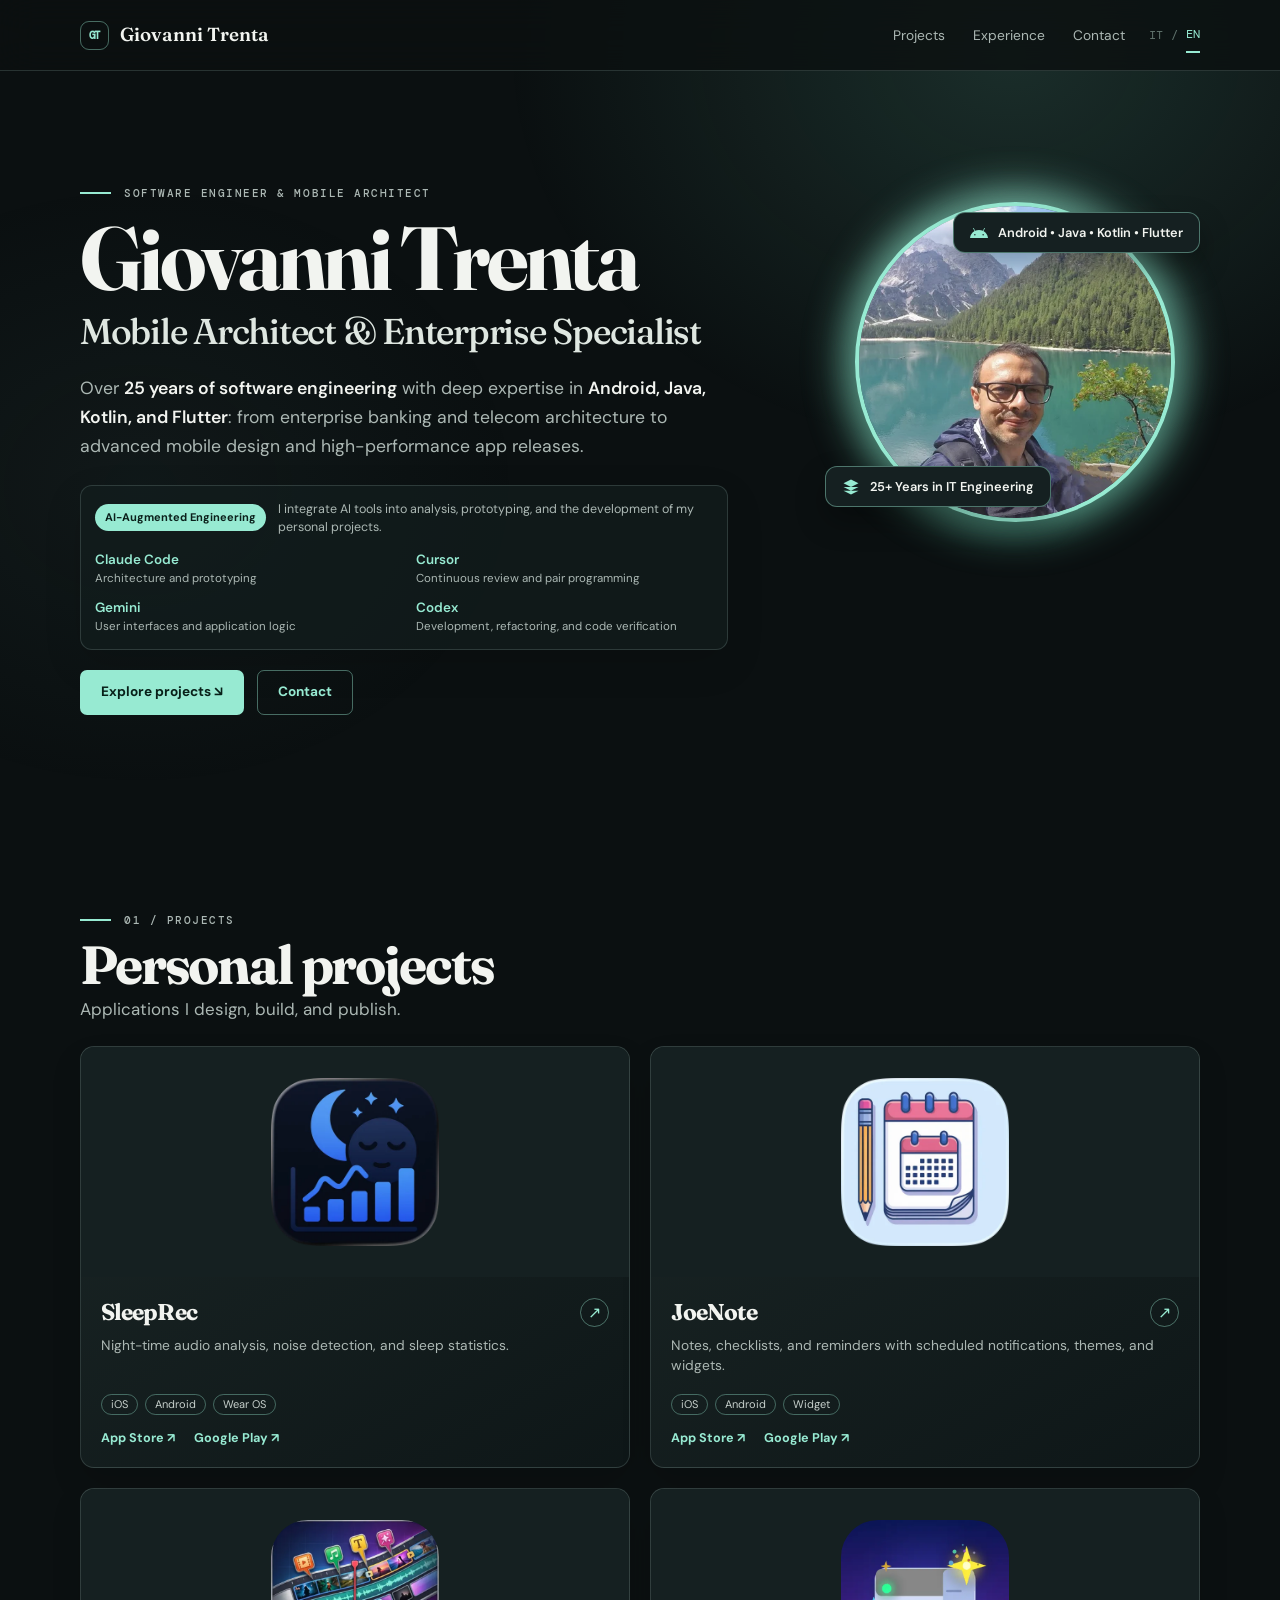
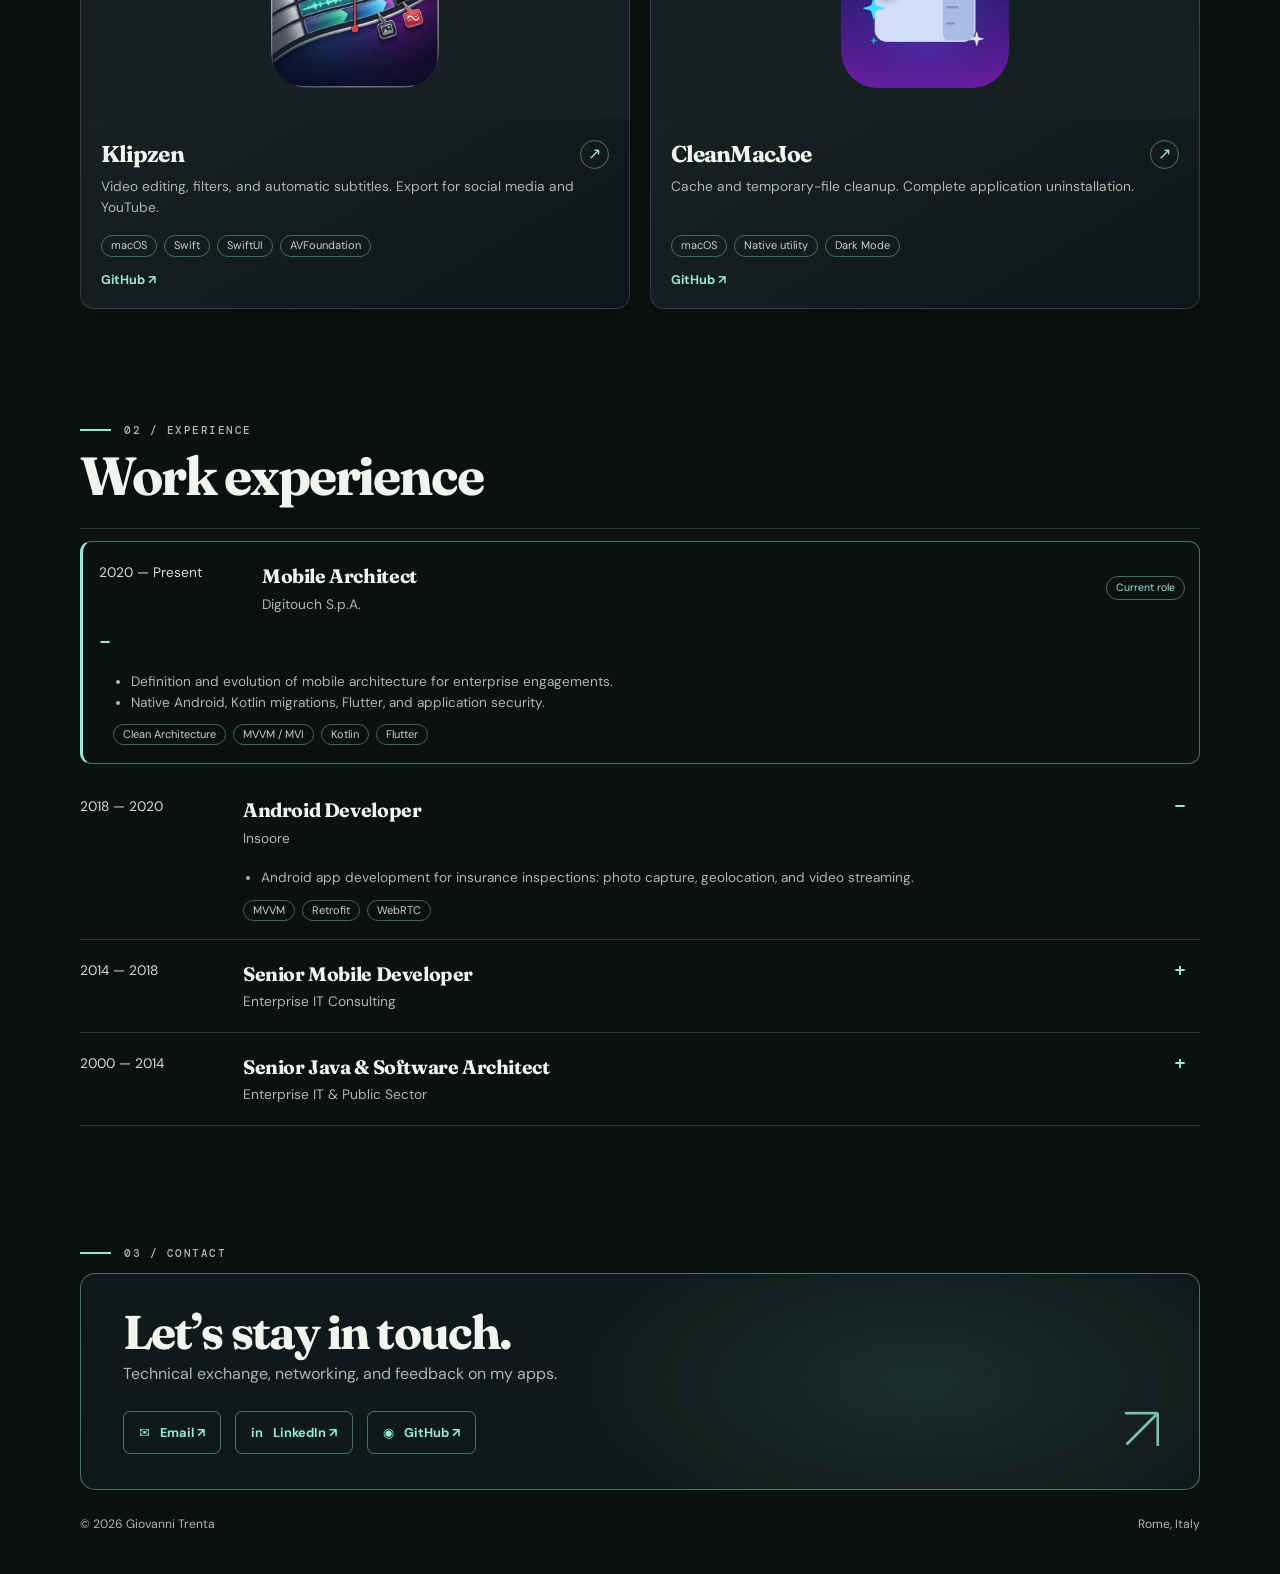
==== commit e98879c8: "Remove classic version link from footer Co-Authored-By: Claude Sonnet 5 <noreply@anthropic.com>" ====
--- a/index.html
+++ b/index.html
@@ -158,7 +158,7 @@
     </section>
   </main>
 
-  <footer class="shell footer"><span>© <span id="year">2026</span> Giovanni Trenta</span><span data-i18n="location">Roma, Italia</span><a href="legacy/" data-i18n="classic_version">Versione classica</a></footer>
+  <footer class="shell footer"><span>© <span id="year">2026</span> Giovanni Trenta</span><span data-i18n="location">Roma, Italia</span></footer>
   <script src="js/portfolio.js"></script>
 </body>
 </html>
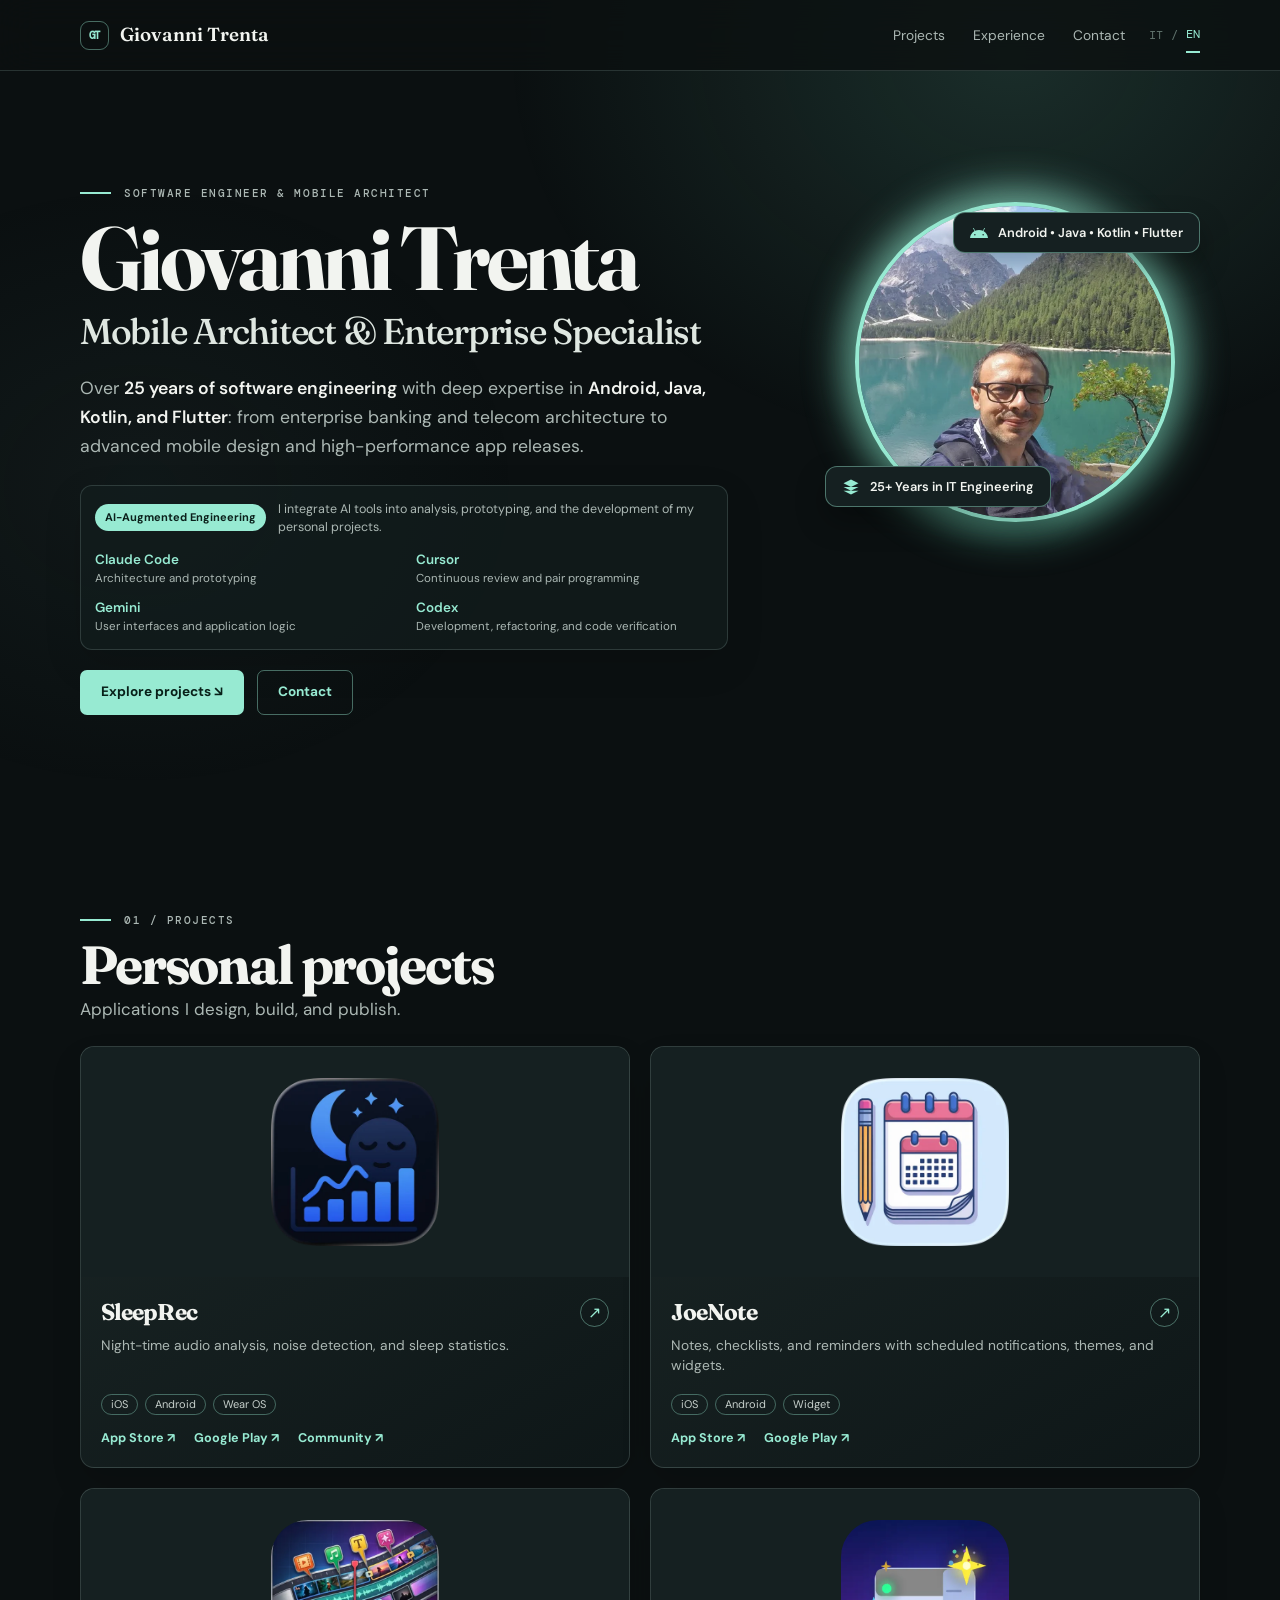
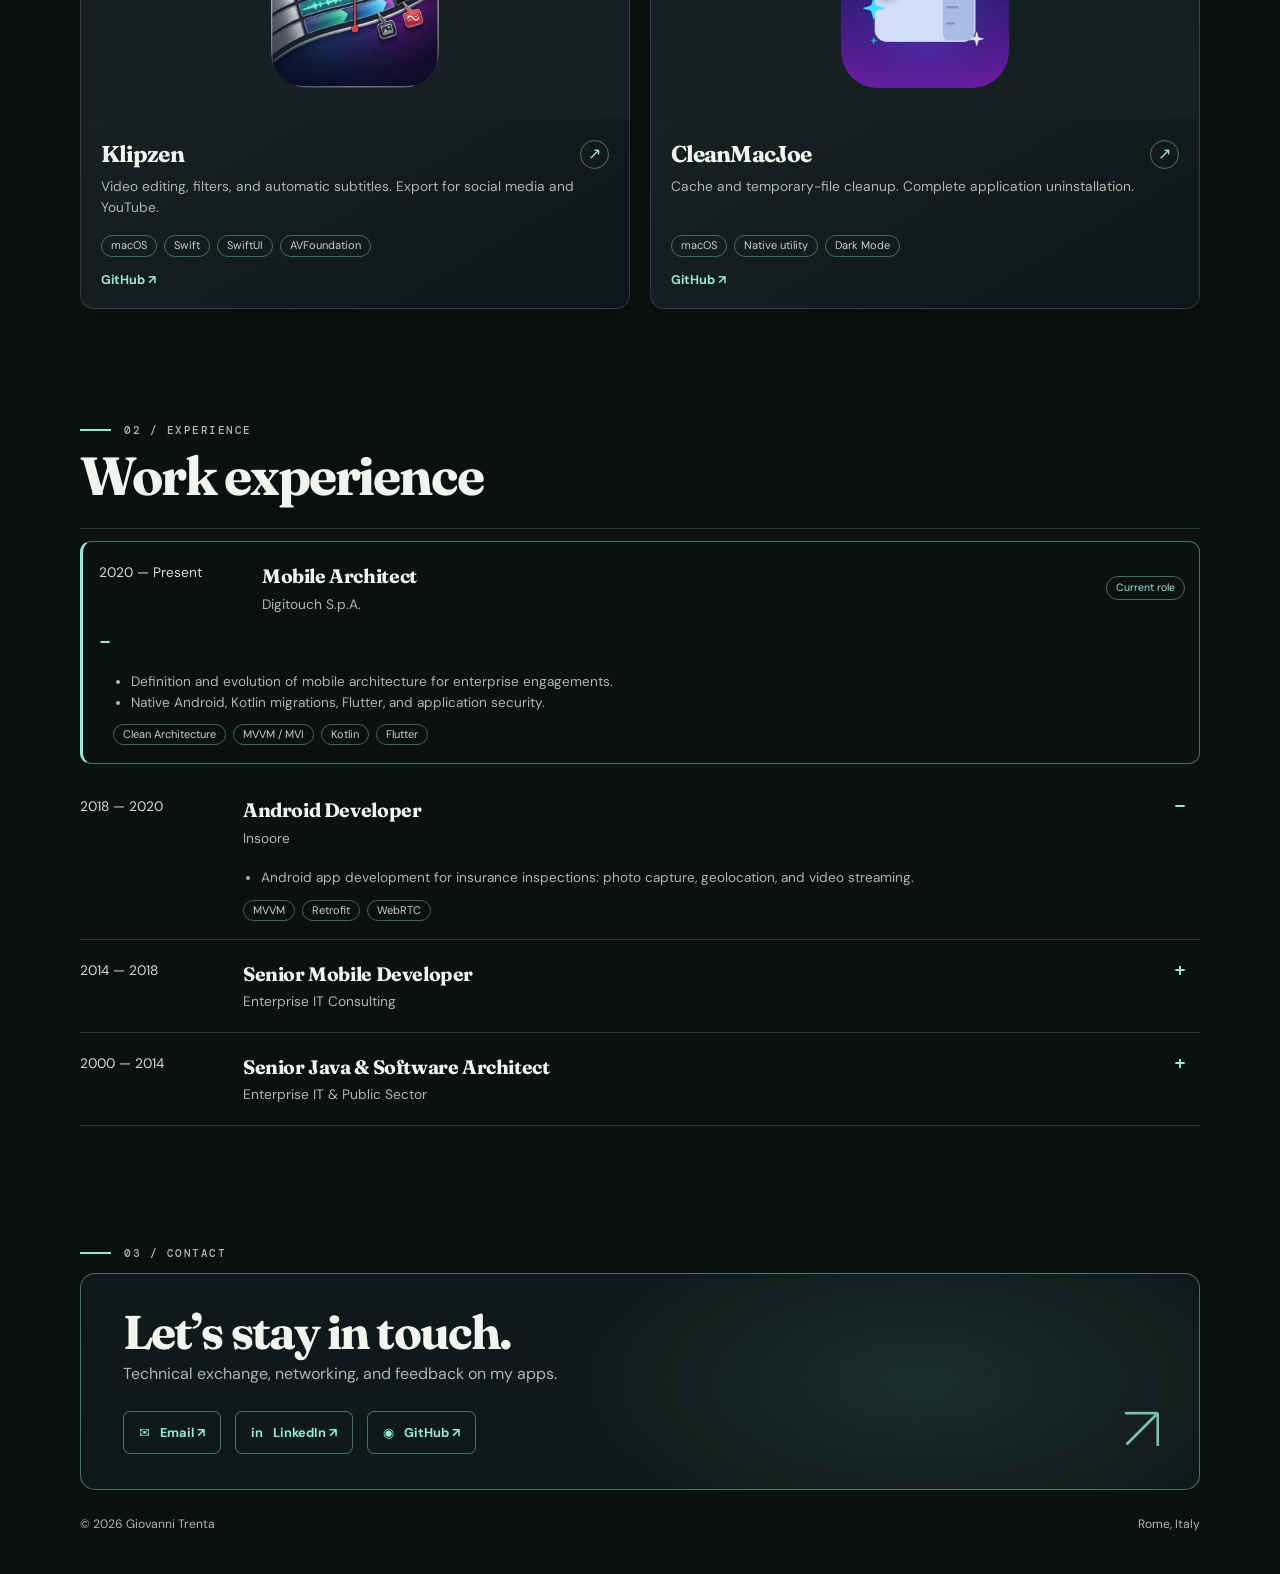
==== commit ad62a10f: "Add SleepRec community page" ====
--- a/index.html
+++ b/index.html
@@ -1,17 +1,56 @@
 <!doctype html>
-<html lang="it" data-theme="dark">
+<html lang="en" data-theme="dark">
 <head>
   <meta charset="utf-8">
   <meta name="viewport" content="width=device-width, initial-scale=1">
   <meta name="description" content="Giovanni Trenta, Mobile Architect e Software Engineer specializzato in Android, Kotlin, Flutter e architetture enterprise.">
   <meta name="author" content="Giovanni Trenta">
+  <meta name="robots" content="index, follow, max-image-preview:large, max-snippet:-1, max-video-preview:-1">
   <link rel="canonical" href="https://giovannitrenta.it/">
+  <link rel="alternate" hreflang="it" href="https://giovannitrenta.it/">
+  <link rel="alternate" hreflang="en" href="https://giovannitrenta.it/?lang=en">
+  <link rel="alternate" hreflang="x-default" href="https://giovannitrenta.it/">
   <meta property="og:type" content="website">
   <meta property="og:url" content="https://giovannitrenta.it/">
   <meta property="og:title" content="Giovanni Trenta — Mobile Architect & Software Engineer">
   <meta property="og:description" content="25+ anni di ingegneria software, architetture enterprise e sviluppo mobile.">
   <meta property="og:image" content="https://giovannitrenta.it/assets/photo_thumb.webp">
+  <meta property="og:image:alt" content="Ritratto di Giovanni Trenta">
+  <meta property="og:locale" content="it_IT">
+  <meta property="og:site_name" content="Giovanni Trenta">
+  <meta name="twitter:card" content="summary_large_image">
+  <meta name="twitter:title" content="Giovanni Trenta — Mobile Architect & Software Engineer">
+  <meta name="twitter:description" content="25+ anni di ingegneria software, architetture enterprise e sviluppo mobile.">
+  <meta name="twitter:image" content="https://giovannitrenta.it/assets/photo_thumb.webp">
   <title>Giovanni Trenta — Mobile Architect & Software Engineer</title>
+  <script type="application/ld+json">
+    {
+      "@context": "https://schema.org",
+      "@type": "Person",
+      "name": "Giovanni Trenta",
+      "url": "https://giovannitrenta.it/",
+      "image": "https://giovannitrenta.it/assets/photo.webp",
+      "jobTitle": "Mobile Architect and Software Engineer",
+      "description": "Mobile Architect e Software Engineer specializzato in Android, Kotlin, Flutter e architetture enterprise.",
+      "address": {
+        "@type": "PostalAddress",
+        "addressLocality": "Roma",
+        "addressCountry": "IT"
+      },
+      "sameAs": [
+        "https://www.linkedin.com/in/giovanni-trenta-969850ba/",
+        "https://github.com/joemockdao"
+      ],
+      "knowsAbout": [
+        "Android",
+        "Kotlin",
+        "Flutter",
+        "Java",
+        "Mobile architecture",
+        "Enterprise software architecture"
+      ]
+    }
+  </script>
   <link rel="icon" type="image/svg+xml" href="data:image/svg+xml,%3Csvg xmlns='http://www.w3.org/2000/svg' viewBox='0 0 100 100'%3E%3Crect width='100' height='100' rx='24' fill='%230f1b1a'/%3E%3Cpath d='M23 24h54v12H56v41H44V36H23z' fill='%2397ead2'/%3E%3C/svg%3E">
   <link rel="stylesheet" href="css/portfolio.css">
 </head>
@@ -98,7 +137,7 @@
             <div class="project-title-row"><h3>SleepRec</h3><a href="https://apps.apple.com/it/app/sleeprec/id1528754113" target="_blank" rel="noopener noreferrer" aria-label="Apri SleepRec su App Store">↗</a></div>
             <p data-i18n="sleeprec_desc">Analisi acustica notturna, rilevamento dei rumori e statistiche sul sonno.</p>
             <ul class="tag-list" aria-label="Tecnologie SleepRec"><li>iOS</li><li>Android</li><li>Wear OS</li></ul>
-            <div class="project-links"><a href="https://apps.apple.com/it/app/sleeprec/id1528754113" target="_blank" rel="noopener noreferrer">App Store ↗</a><a href="https://play.google.com/store/apps/details?id=it.joe.sleeprec&amp;pcampaignid=web_share" target="_blank" rel="noopener noreferrer">Google Play ↗</a></div>
+            <div class="project-links"><a href="https://apps.apple.com/it/app/sleeprec/id1528754113" target="_blank" rel="noopener noreferrer">App Store ↗</a><a href="https://play.google.com/store/apps/details?id=it.joe.sleeprec&amp;pcampaignid=web_share" target="_blank" rel="noopener noreferrer">Google Play ↗</a><a href="sleeprec-community.html" data-i18n="sleeprec_community_link">Community ↗</a></div>
           </div>
         </article>
         <article class="project-card project-joenote">
--- a/css/portfolio.css
+++ b/css/portfolio.css
@@ -96,6 +96,18 @@
 .project-links { display: flex; flex-wrap: wrap; gap: 19px; margin-top: 14px; color: var(--accent); font-size: .79rem; font-weight: 700; }
 .project-links a:hover { text-decoration: underline; }
 
+.sleeprec-community { display: grid; grid-template-columns: minmax(220px, .72fr) minmax(0, 1.28fr); gap: 42px; margin-top: 34px; padding: 30px; border: 1px solid var(--line-strong); border-radius: 15px; background: radial-gradient(430px 260px at 88% 20%, rgba(151, 234, 210, .11), transparent 72%), rgba(19, 31, 31, .72); }
+.community-intro { align-self: center; }
+.community-intro .section-index { margin-bottom: 11px; }
+.community-intro h3 { margin: 0 0 10px; font-size: clamp(1.7rem, 3vw, 2.35rem); line-height: 1.04; }
+.community-intro > p:not(.section-index) { margin: 0 0 19px; color: var(--muted); font-size: .92rem; line-height: 1.6; }
+.community-preview-label { display: inline-block; padding: 5px 9px; border: 1px solid var(--line-strong); border-radius: 999px; color: var(--accent); font: 500 .67rem var(--mono); }
+.community-board { padding: 0 19px; border: 1px solid var(--line); border-radius: 12px; background: rgba(13, 22, 22, .64); }
+.community-board-head { display: flex; align-items: center; justify-content: space-between; gap: 12px; padding: 15px 0; border-bottom: 1px solid var(--line); font-family: var(--serif); font-size: 1.05rem; }
+.community-new { padding: 7px 10px; border-radius: 6px; background: var(--accent); color: var(--ink); font-size: .72rem; font-weight: 700; white-space: nowrap; }
+.community-new:hover { color: var(--ink); background: #c5f6e4; }.community-signin { margin: 0; padding: 13px 0; color: var(--muted); font-size: .72rem; line-height: 1.45; }.community-board .giscus { display: block; padding-bottom: 6px; }
+.community-page { padding: 74px 0 35px; }.community-page-head { max-width: 680px; margin-bottom: 32px; }.community-page-head h1 { margin: 13px 0 10px; font-size: clamp(2.8rem, 5vw, 4.75rem); }.community-page-head > p:last-child { margin: 0; color: var(--muted); font-size: 1.04rem; line-height: 1.65; }.community-page .sleeprec-community { margin-top: 0; }.community-back { display: inline-flex; align-items: center; margin-bottom: 26px; color: var(--accent); font: 500 .78rem var(--mono); }.community-back:hover { text-decoration: underline; }
+
 .experience-list { margin-top: 26px; border-top: 1px solid var(--line); }
 .experience { position: relative; border-bottom: 1px solid var(--line); }
 .experience.current { border: 1px solid var(--line-strong); border-left: 3px solid var(--accent); border-radius: 11px; margin: 12px 0; }
@@ -118,7 +130,7 @@
 .footer { display: flex; flex-wrap: wrap; justify-content: space-between; gap: 15px; padding: 25px 0 40px; color: var(--muted); font-size: .76rem; }.footer a { color: var(--accent); }.footer a:hover { text-decoration: underline; }
 
 @media (max-width: 760px) {
-  .shell { width: min(100% - 36px, 620px); }.nav { min-height: 62px; }.nav-desktop { display: none; }.menu-toggle { display: block; }.nav-controls { margin-left: auto; }.hero { grid-template-columns: 1fr; gap: 35px; padding-top: 58px; padding-bottom: 45px; }.avatar-wrapper { width: 260px; height: 260px; margin: 0 auto; grid-row: 1; }.badge-top-right { right: -10px; }.badge-bottom-left { left: -15px; }.hero-copy { grid-row: 2; }.ai-summary-head { display: block; }.ai-summary-head p { margin-top: 10px; }.section { padding-top: 70px; }.project-grid { grid-template-columns: 1fr; }.project-art { height: 240px; }.experience summary { grid-template-columns: 100px 1fr auto; gap: 12px; padding: 17px 0; }.experience.current summary { padding-left: 12px; }.experience-period { font-size: .76rem; }.experience-title b { font-size: 1.05rem; }.current-badge { display: none; }.experience-detail, .experience.current .experience-detail { padding: 0 16px 18px 112px; }.contact-panel { display: block; padding: 28px; }.contact-links { margin-top: 22px; }.contact-arrow { display: none; }.footer { padding-bottom: 28px; }
+  .shell { width: min(100% - 36px, 620px); }.nav { min-height: 62px; }.nav-desktop { display: none; }.menu-toggle { display: block; }.nav-controls { margin-left: auto; }.hero { grid-template-columns: 1fr; gap: 35px; padding-top: 58px; padding-bottom: 45px; }.avatar-wrapper { width: 260px; height: 260px; margin: 0 auto; grid-row: 1; }.badge-top-right { right: -10px; }.badge-bottom-left { left: -15px; }.hero-copy { grid-row: 2; }.ai-summary-head { display: block; }.ai-summary-head p { margin-top: 10px; }.section { padding-top: 70px; }.project-grid { grid-template-columns: 1fr; }.project-art { height: 240px; }.sleeprec-community { grid-template-columns: 1fr; gap: 25px; padding: 24px; }.community-page { padding-top: 48px; }.experience summary { grid-template-columns: 100px 1fr auto; gap: 12px; padding: 17px 0; }.experience.current summary { padding-left: 12px; }.experience-period { font-size: .76rem; }.experience-title b { font-size: 1.05rem; }.current-badge { display: none; }.experience-detail, .experience.current .experience-detail { padding: 0 16px 18px 112px; }.contact-panel { display: block; padding: 28px; }.contact-links { margin-top: 22px; }.contact-arrow { display: none; }.footer { padding-bottom: 28px; }
 }
 @media (max-width: 430px) {
   .shell { width: min(100% - 28px, 620px); }.brand { font-size: 1rem; }.brand-mark { width: 26px; height: 26px; }.nav-controls { gap: 12px; }.hero { padding-top: 45px; }.ai-tools { grid-template-columns: 1fr; gap: 10px; }.hero-actions { flex-direction: column; }.button { width: 100%; }.project-content { padding: 16px; }.project-content > p { min-height: auto; }.experience summary { grid-template-columns: 1fr auto; }.experience-period { grid-column: 1; }.experience-title { grid-column: 1; }.experience summary::after { grid-column: 2; grid-row: 1 / 3; align-self: center; }.experience-detail, .experience.current .experience-detail { padding-left: 16px; }.contact-links { display: grid; grid-template-columns: 1fr; }.contact-links a { justify-content: center; }
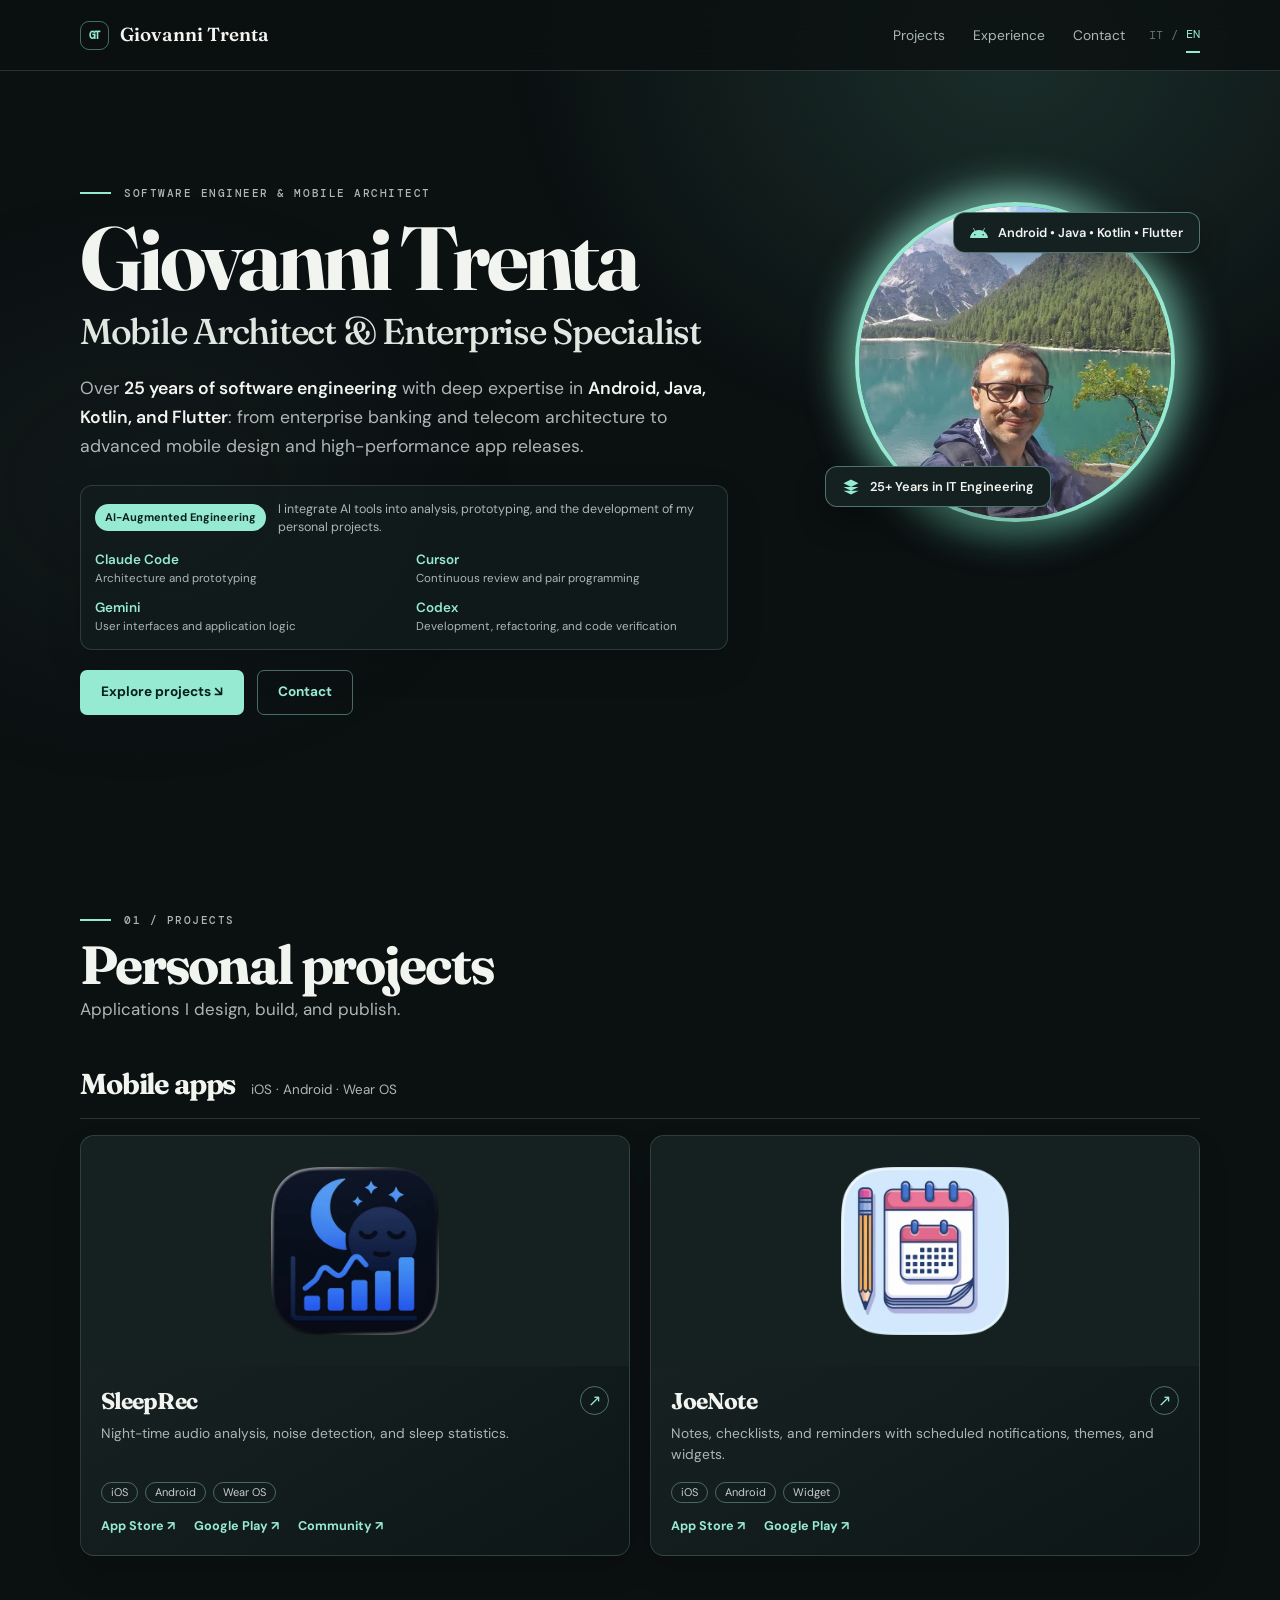
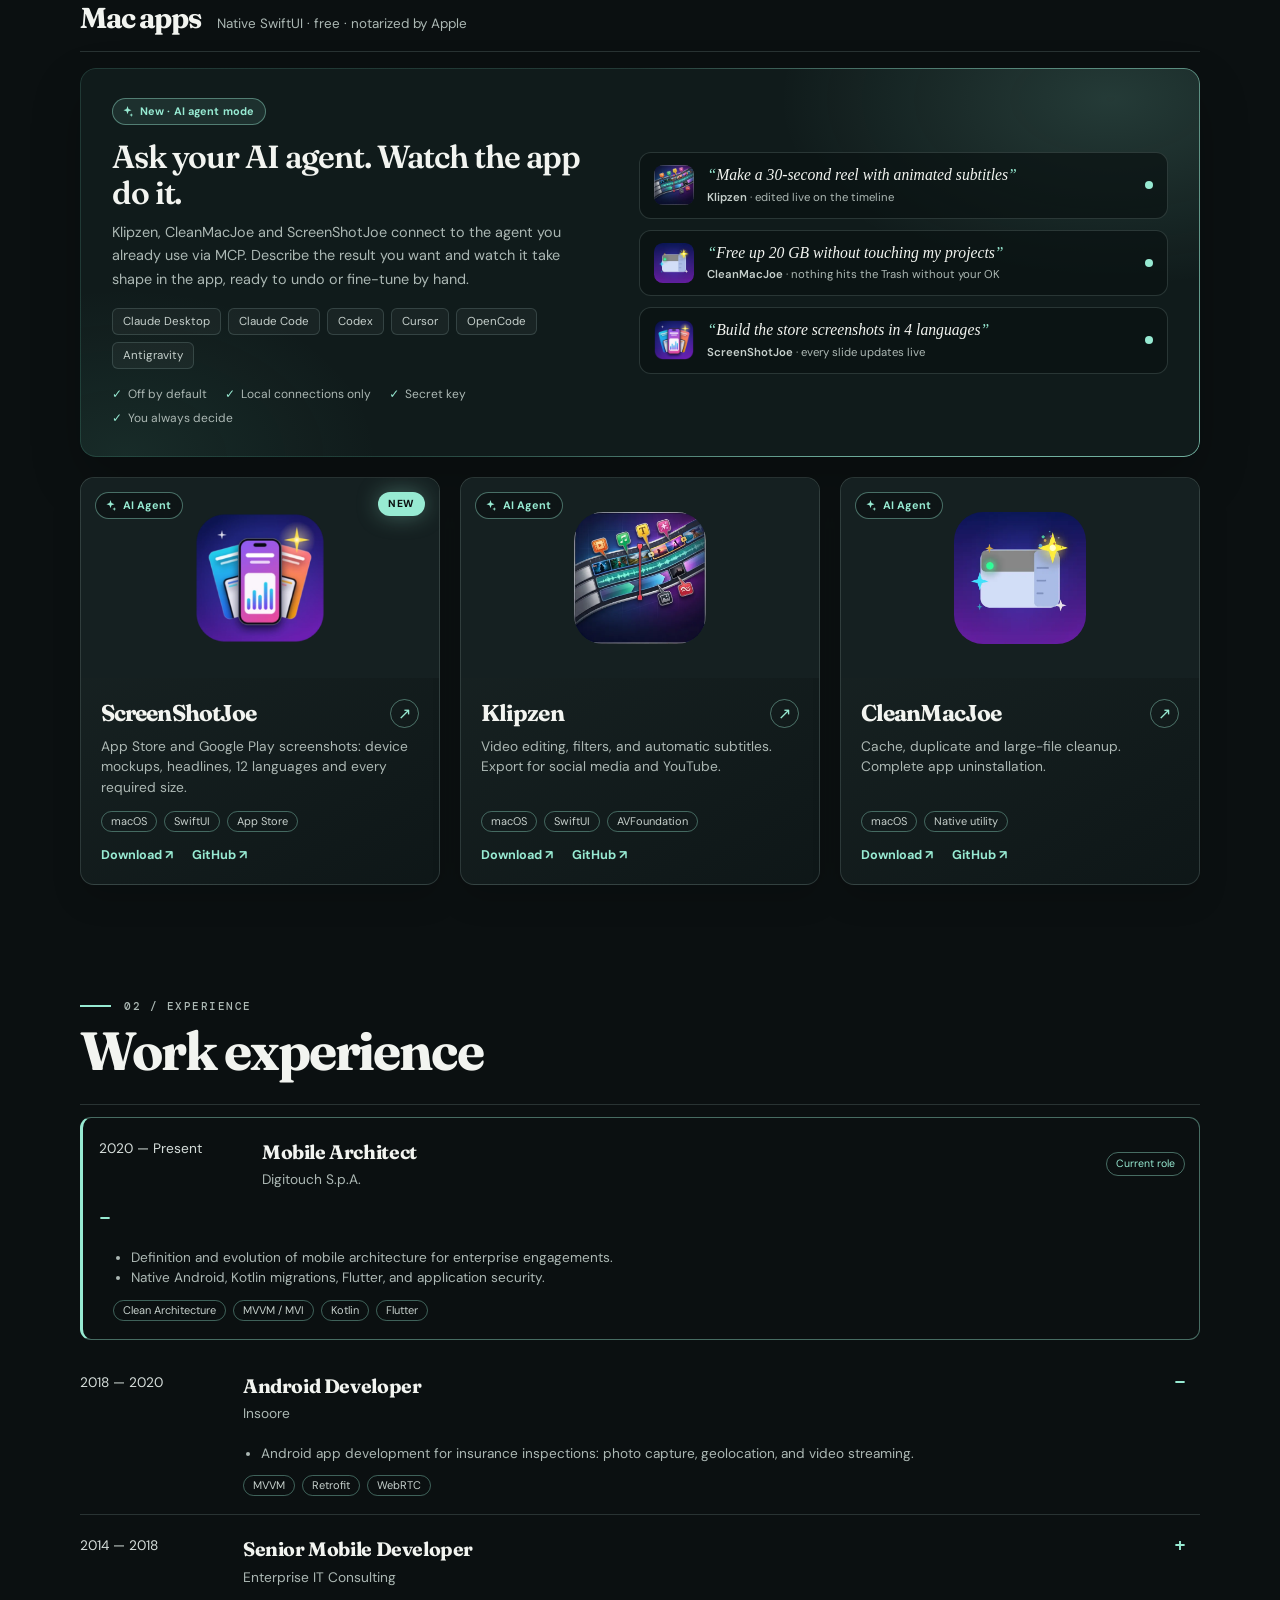
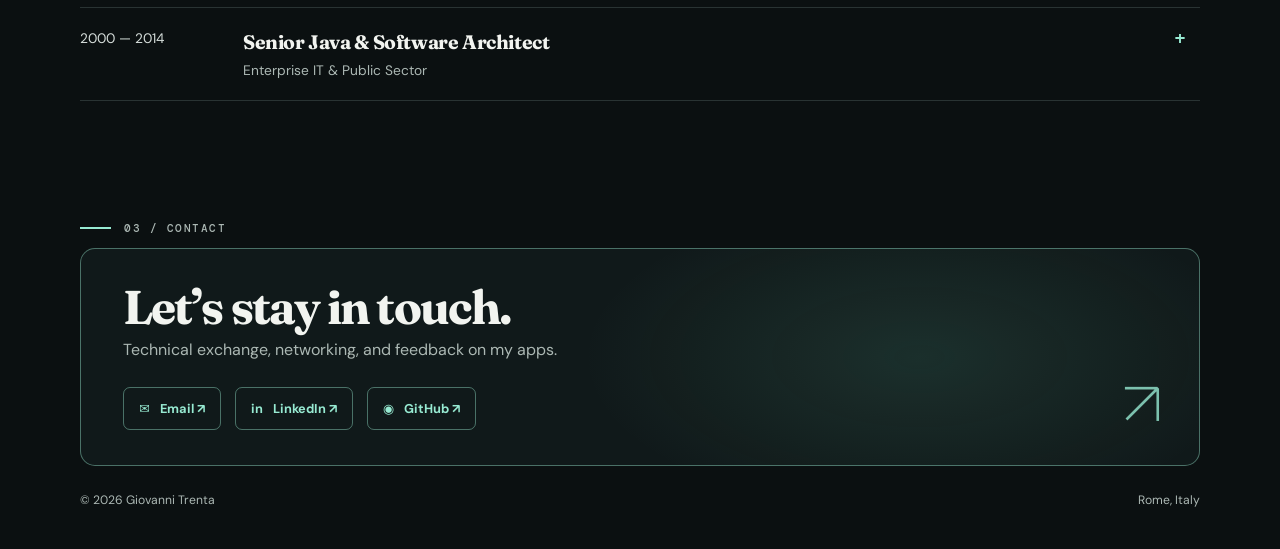
==== commit 69870450: "Group projects into mobile and Mac apps, add ScreenShotJoe and AI agent mode Co-Authored-By: Claude " ====
--- a/index.html
+++ b/index.html
@@ -130,6 +130,9 @@
       <p class="section-index">01 / <span data-i18n="section_projects">Progetti</span></p>
       <h2 id="projects-title" data-i18n="projects_title">Progetti personali</h2>
       <p class="section-lead" data-i18n="projects_lead">Applicazioni che progetto, sviluppo e pubblico.</p>
+      <svg width="0" height="0" class="svg-sprite" aria-hidden="true"><symbol id="icon-spark" viewBox="0 0 24 24"><path fill="currentColor" d="M12 2l1.9 5.6 5.6 1.9-5.6 1.9L12 17l-1.9-5.6-5.6-1.9 5.6-1.9zM19 15l.9 2.6 2.6.9-2.6.9L19 22l-.9-2.6-2.6-.9 2.6-.9z"/></symbol></svg>
+
+      <div class="project-group-head"><h3 data-i18n="group_mobile">App mobile</h3><span>iOS · Android · Wear OS</span></div>
       <div class="project-grid">
         <article class="project-card project-sleeprec">
           <div class="project-art project-icon-art"><span class="icon-frame"><img src="assets/projects/sleeprec-icon.webp" alt="Icona dell'app SleepRec" width="400" height="400" loading="lazy"></span></div>
@@ -149,22 +152,51 @@
             <div class="project-links"><a href="https://apps.apple.com/it/app/joenote/id6738133424" target="_blank" rel="noopener noreferrer">App Store ↗</a><a href="https://play.google.com/store/apps/details?id=it.note.joeNote&amp;pcampaignid=web_share" target="_blank" rel="noopener noreferrer">Google Play ↗</a></div>
           </div>
         </article>
+      </div>
+
+      <div class="project-group-head"><h3 data-i18n="group_mac">App per Mac</h3><span data-i18n="group_mac_sub">Native in SwiftUI · gratuite · notarizzate da Apple</span></div>
+
+      <div class="agent-banner">
+        <div class="agent-banner-copy">
+          <span class="agent-badge"><svg aria-hidden="true"><use href="#icon-spark"/></svg><span data-i18n="agent_badge">Novità · Modalità agente AI</span></span>
+          <h4 data-i18n="agent_title">Chiedilo al tuo agente AI, l’app lo fa davanti a te.</h4>
+          <p data-i18n="agent_desc">Klipzen, CleanMacJoe e ScreenShotJoe si collegano all’agente che usi già tramite MCP. Descrivi il risultato che vuoi e guardalo prendere forma nell’app, pronto da annullare o rifinire a mano.</p>
+          <ul class="agent-clients" aria-label="Agenti AI compatibili"><li>Claude Desktop</li><li>Claude Code</li><li>Codex</li><li>Cursor</li><li>OpenCode</li><li>Antigravity</li></ul>
+          <ul class="agent-trust"><li data-i18n="agent_trust1">Spenta di default</li><li data-i18n="agent_trust2">Solo connessioni locali</li><li data-i18n="agent_trust3">Chiave segreta</li><li data-i18n="agent_trust4">Decidi sempre tu</li></ul>
+        </div>
+        <div class="agent-chat" aria-label="Esempi di richieste">
+          <div class="chat-row"><img src="assets/projects/klipzen-icon.webp" alt="" width="40" height="40" loading="lazy"><div><q data-i18n="agent_ex_klipzen">Fai un reel di 30 secondi con sottotitoli animati</q><small><b>Klipzen</b> · <span data-i18n="agent_ex_klipzen_note">montaggio in diretta sulla timeline</span></small></div><span class="chat-live" aria-hidden="true"></span></div>
+          <div class="chat-row"><img src="assets/projects/cleanmacjoe-icon.webp" alt="" width="40" height="40" loading="lazy"><div><q data-i18n="agent_ex_cleanmacjoe">Libera 20 GB senza toccare i miei progetti</q><small><b>CleanMacJoe</b> · <span data-i18n="agent_ex_cleanmacjoe_note">nulla va nel Cestino senza la tua conferma</span></small></div><span class="chat-live" aria-hidden="true"></span></div>
+          <div class="chat-row"><img src="assets/projects/screenshotjoe-icon.webp" alt="" width="40" height="40" loading="lazy"><div><q data-i18n="agent_ex_screenshotjoe">Prepara gli screenshot dello store in 4 lingue</q><small><b>ScreenShotJoe</b> · <span data-i18n="agent_ex_screenshotjoe_note">ogni slide si aggiorna dal vivo</span></small></div><span class="chat-live" aria-hidden="true"></span></div>
+        </div>
+      </div>
+
+      <div class="project-grid project-grid-three">
+        <article class="project-card project-screenshotjoe">
+          <div class="project-art project-icon-art"><span class="agent-badge agent-badge-float"><svg aria-hidden="true"><use href="#icon-spark"/></svg>AI Agent</span><span class="new-badge" data-i18n="badge_new">Nuovo</span><span class="icon-frame"><img src="assets/projects/screenshotjoe-icon.webp" alt="Icona dell'app ScreenShotJoe" width="480" height="480" loading="lazy"></span></div>
+          <div class="project-content">
+            <div class="project-title-row"><h3>ScreenShotJoe</h3><a href="https://github.com/joemockdao/ScreenShotJoe" target="_blank" rel="noopener noreferrer" aria-label="Apri repository ScreenShotJoe">↗</a></div>
+            <p data-i18n="screenshotjoe_desc">Screenshot per App Store e Google Play: mockup, titoli, 12 lingue e tutte le misure richieste.</p>
+            <ul class="tag-list" aria-label="Tecnologie ScreenShotJoe"><li>macOS</li><li>SwiftUI</li><li>App Store</li></ul>
+            <div class="project-links"><a href="https://github.com/joemockdao/ScreenShotJoe/releases/latest" target="_blank" rel="noopener noreferrer">Download ↗</a><a href="https://github.com/joemockdao/ScreenShotJoe" target="_blank" rel="noopener noreferrer">GitHub ↗</a></div>
+          </div>
+        </article>
         <article class="project-card project-klipzen">
-          <div class="project-art project-icon-art"><span class="icon-frame"><img src="assets/projects/klipzen-icon.webp" alt="Icona dell'app Klipzen" width="480" height="480" loading="lazy"></span></div>
+          <div class="project-art project-icon-art"><span class="agent-badge agent-badge-float"><svg aria-hidden="true"><use href="#icon-spark"/></svg>AI Agent</span><span class="icon-frame"><img src="assets/projects/klipzen-icon.webp" alt="Icona dell'app Klipzen" width="480" height="480" loading="lazy"></span></div>
           <div class="project-content">
             <div class="project-title-row"><h3>Klipzen</h3><a href="https://github.com/joemockdao/Klipzen" target="_blank" rel="noopener noreferrer" aria-label="Apri repository Klipzen">↗</a></div>
             <p data-i18n="klipzen_desc">Montaggio video, filtri e sottotitoli automatici. Esportazione per social e YouTube.</p>
-            <ul class="tag-list" aria-label="Tecnologie Klipzen"><li>macOS</li><li>Swift</li><li>SwiftUI</li><li>AVFoundation</li></ul>
-            <div class="project-links"><a href="https://github.com/joemockdao/Klipzen" target="_blank" rel="noopener noreferrer">GitHub ↗</a></div>
+            <ul class="tag-list" aria-label="Tecnologie Klipzen"><li>macOS</li><li>SwiftUI</li><li>AVFoundation</li></ul>
+            <div class="project-links"><a href="https://github.com/joemockdao/Klipzen/releases/latest" target="_blank" rel="noopener noreferrer">Download ↗</a><a href="https://github.com/joemockdao/Klipzen" target="_blank" rel="noopener noreferrer">GitHub ↗</a></div>
           </div>
         </article>
         <article class="project-card project-cleanmacjoe">
-          <div class="project-art project-icon-art"><span class="icon-frame"><img src="assets/projects/cleanmacjoe-icon.webp" alt="Icona dell'app CleanMacJoe" width="480" height="480" loading="lazy"></span></div>
+          <div class="project-art project-icon-art"><span class="agent-badge agent-badge-float"><svg aria-hidden="true"><use href="#icon-spark"/></svg>AI Agent</span><span class="icon-frame"><img src="assets/projects/cleanmacjoe-icon.webp" alt="Icona dell'app CleanMacJoe" width="480" height="480" loading="lazy"></span></div>
           <div class="project-content">
             <div class="project-title-row"><h3>CleanMacJoe</h3><a href="https://github.com/joemockdao/CleanMacJoe" target="_blank" rel="noopener noreferrer" aria-label="Apri repository CleanMacJoe">↗</a></div>
-            <p data-i18n="cleanmacjoe_desc">Pulizia di cache e file temporanei. Disinstallazione completa delle applicazioni.</p>
-            <ul class="tag-list" aria-label="Tecnologie CleanMacJoe"><li>macOS</li><li data-i18n="native_utility">Utility nativa</li><li>Dark Mode</li></ul>
-            <div class="project-links"><a href="https://github.com/joemockdao/CleanMacJoe" target="_blank" rel="noopener noreferrer">GitHub ↗</a></div>
+            <p data-i18n="cleanmacjoe_desc">Pulizia di cache, duplicati e file grandi. Disinstallazione completa delle app.</p>
+            <ul class="tag-list" aria-label="Tecnologie CleanMacJoe"><li>macOS</li><li data-i18n="native_utility">Utility nativa</li></ul>
+            <div class="project-links"><a href="https://github.com/joemockdao/CleanMacJoe/releases/latest" target="_blank" rel="noopener noreferrer">Download ↗</a><a href="https://github.com/joemockdao/CleanMacJoe" target="_blank" rel="noopener noreferrer">GitHub ↗</a></div>
           </div>
         </article>
       </div>
--- a/css/portfolio.css
+++ b/css/portfolio.css
@@ -136,3 +136,48 @@
   .shell { width: min(100% - 28px, 620px); }.brand { font-size: 1rem; }.brand-mark { width: 26px; height: 26px; }.nav-controls { gap: 12px; }.hero { padding-top: 45px; }.ai-tools { grid-template-columns: 1fr; gap: 10px; }.hero-actions { flex-direction: column; }.button { width: 100%; }.project-content { padding: 16px; }.project-content > p { min-height: auto; }.experience summary { grid-template-columns: 1fr auto; }.experience-period { grid-column: 1; }.experience-title { grid-column: 1; }.experience summary::after { grid-column: 2; grid-row: 1 / 3; align-self: center; }.experience-detail, .experience.current .experience-detail { padding-left: 16px; }.contact-links { display: grid; grid-template-columns: 1fr; }.contact-links a { justify-content: center; }
 }
 @media (prefers-reduced-motion: reduce) { html { scroll-behavior: auto; }.project-card, .button { transition: none; } }
+
+/* ---------- Projects: groups + AI agent mode ---------- */
+.svg-sprite { position: absolute; width: 0; height: 0; overflow: hidden; }
+.project-group-head { display: flex; flex-wrap: wrap; align-items: baseline; gap: 6px 16px; margin: 40px 0 16px; padding-bottom: 12px; border-bottom: 1px solid var(--line); }
+.project-group-head h3 { margin: 0; font-size: clamp(1.45rem, 2.4vw, 1.8rem); }
+.project-group-head span { color: var(--muted); font-size: .84rem; }
+.project-grid-three { grid-template-columns: repeat(3, 1fr); }
+.project-grid-three .project-art { height: clamp(180px, 18vw, 200px); }
+.project-grid-three .icon-frame { width: clamp(112px, 11vw, 132px); }
+.project-grid-three .project-content > p { min-height: 63px; }
+
+.agent-badge { display: inline-flex; align-items: center; gap: 6px; padding: 4px 11px 4px 8px; border: 1px solid var(--line-strong); border-radius: 999px; background: rgba(151, 234, 210, .1); color: var(--accent); font-size: .68rem; font-weight: 700; letter-spacing: .01em; white-space: nowrap; }
+.agent-badge svg { width: 13px; height: 13px; flex: none; }
+.agent-badge-float { position: absolute; top: 14px; left: 14px; z-index: 1; background: rgba(11, 16, 17, .62); backdrop-filter: blur(8px); }
+.new-badge { position: absolute; top: 14px; right: 14px; z-index: 1; padding: 4px 10px; border-radius: 999px; background: var(--accent); color: var(--ink); font-size: .64rem; font-weight: 800; letter-spacing: .06em; text-transform: uppercase; box-shadow: 0 0 22px rgba(151, 234, 210, .35); }
+
+.agent-banner { position: relative; isolation: isolate; display: grid; grid-template-columns: minmax(0, 1fr) minmax(0, 1.08fr); gap: 38px; align-items: center; margin: 0 0 20px; padding: 30px 32px; border-radius: 16px; background: radial-gradient(460px 260px at 92% 8%, rgba(151, 234, 210, .15), transparent 72%), radial-gradient(360px 240px at 4% 100%, rgba(88, 184, 156, .1), transparent 70%), rgba(19, 31, 31, .78); box-shadow: 0 22px 50px rgba(0, 0, 0, .22); }
+.agent-banner::before { content: ''; position: absolute; inset: 0; z-index: -1; padding: 1px; border-radius: inherit; background: conic-gradient(from var(--agent-angle, 0deg), rgba(151, 234, 210, .15), rgba(151, 234, 210, .75), rgba(88, 184, 156, .2), rgba(151, 234, 210, .15)); -webkit-mask: linear-gradient(#000 0 0) content-box, linear-gradient(#000 0 0); -webkit-mask-composite: xor; mask-composite: exclude; animation: agent-border 9s linear infinite; }
+@property --agent-angle { syntax: '<angle>'; initial-value: 0deg; inherits: false; }
+@keyframes agent-border { to { --agent-angle: 360deg; } }
+.agent-banner h4 { margin: 14px 0 10px; font: 600 clamp(1.5rem, 2.5vw, 2rem)/1.12 var(--serif); letter-spacing: -.035em; }
+.agent-banner-copy > p { margin: 0; color: var(--muted); font-size: .9rem; line-height: 1.65; }
+.agent-clients, .agent-trust { display: flex; flex-wrap: wrap; padding: 0; margin: 16px 0 0; list-style: none; }
+.agent-clients { gap: 7px; }
+.agent-clients li { padding: 4px 10px; border: 1px solid var(--line); border-radius: 6px; background: rgba(255, 255, 255, .04); color: #c6d0cc; font-size: .72rem; }
+.agent-trust { gap: 6px 18px; color: var(--muted); font-size: .75rem; }
+.agent-trust li::before { content: '✓'; margin-right: 6px; color: var(--accent); font-weight: 800; }
+
+.agent-chat { display: grid; gap: 11px; }
+.chat-row { position: relative; display: grid; grid-template-columns: 40px 1fr auto; gap: 13px; align-items: center; padding: 12px 14px; border: 1px solid var(--line); border-radius: 12px; background: rgba(11, 18, 18, .7); transition: border-color .22s ease, transform .22s ease, background .22s ease; }
+.chat-row:hover { transform: translateX(4px); border-color: var(--line-strong); background: rgba(18, 30, 30, .85); }
+.chat-row img { width: 40px; height: 40px; border-radius: 22%; }
+.chat-row q { display: block; color: var(--text); font-family: var(--serif); font-size: .98rem; font-style: italic; line-height: 1.3; quotes: '“' '”'; }
+.chat-row q::before, .chat-row q::after { color: var(--accent); }
+.chat-row small { display: block; margin-top: 3px; color: var(--muted); font-size: .71rem; }
+.chat-row small b { color: #c6d0cc; font-weight: 600; }
+.chat-live { width: 8px; height: 8px; border-radius: 50%; background: var(--accent); box-shadow: 0 0 0 0 rgba(151, 234, 210, .55); animation: agent-pulse 2.4s ease-out infinite; }
+.chat-row:nth-child(2) .chat-live { animation-delay: .8s; }
+.chat-row:nth-child(3) .chat-live { animation-delay: 1.6s; }
+@keyframes agent-pulse { 0% { box-shadow: 0 0 0 0 rgba(151, 234, 210, .55); } 70%, 100% { box-shadow: 0 0 0 9px rgba(151, 234, 210, 0); } }
+
+@media (max-width: 980px) { .project-grid-three { grid-template-columns: repeat(2, 1fr); } .project-grid-three .project-card:first-child { grid-column: 1 / -1; } }
+@media (max-width: 900px) { .project-grid-three { grid-template-columns: 1fr; } .project-grid-three .project-card:first-child { grid-column: auto; } .project-grid-three .project-art { height: 220px; } .project-grid-three .project-content > p { min-height: auto; } .agent-banner { grid-template-columns: 1fr; gap: 24px; padding: 24px; } }
+@media (max-width: 520px) { .agent-banner { padding: 20px 18px; } .chat-row { grid-template-columns: 34px 1fr; padding: 11px 12px; } .chat-row img { width: 34px; height: 34px; } .chat-live { display: none; } }
+@media (prefers-reduced-motion: reduce) { .agent-banner::before, .chat-live { animation: none; } .chat-row { transition: none; } }
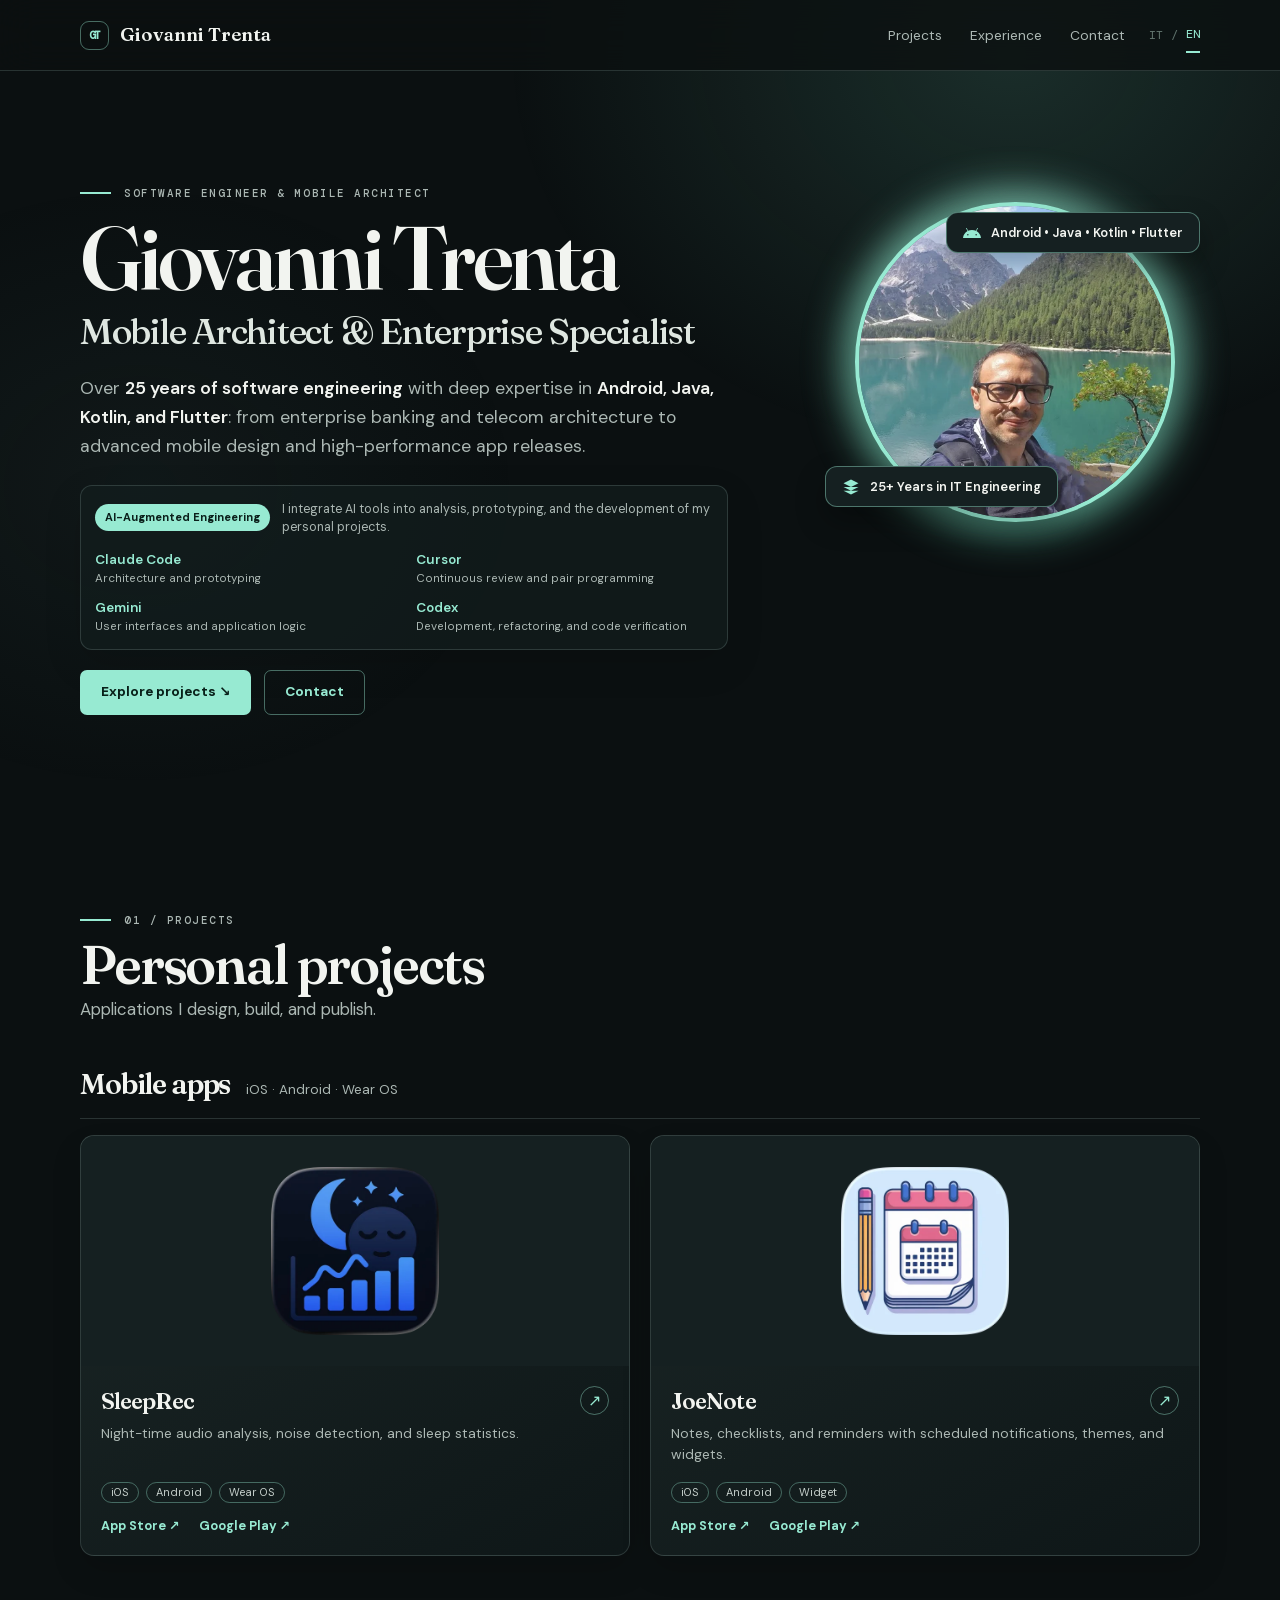
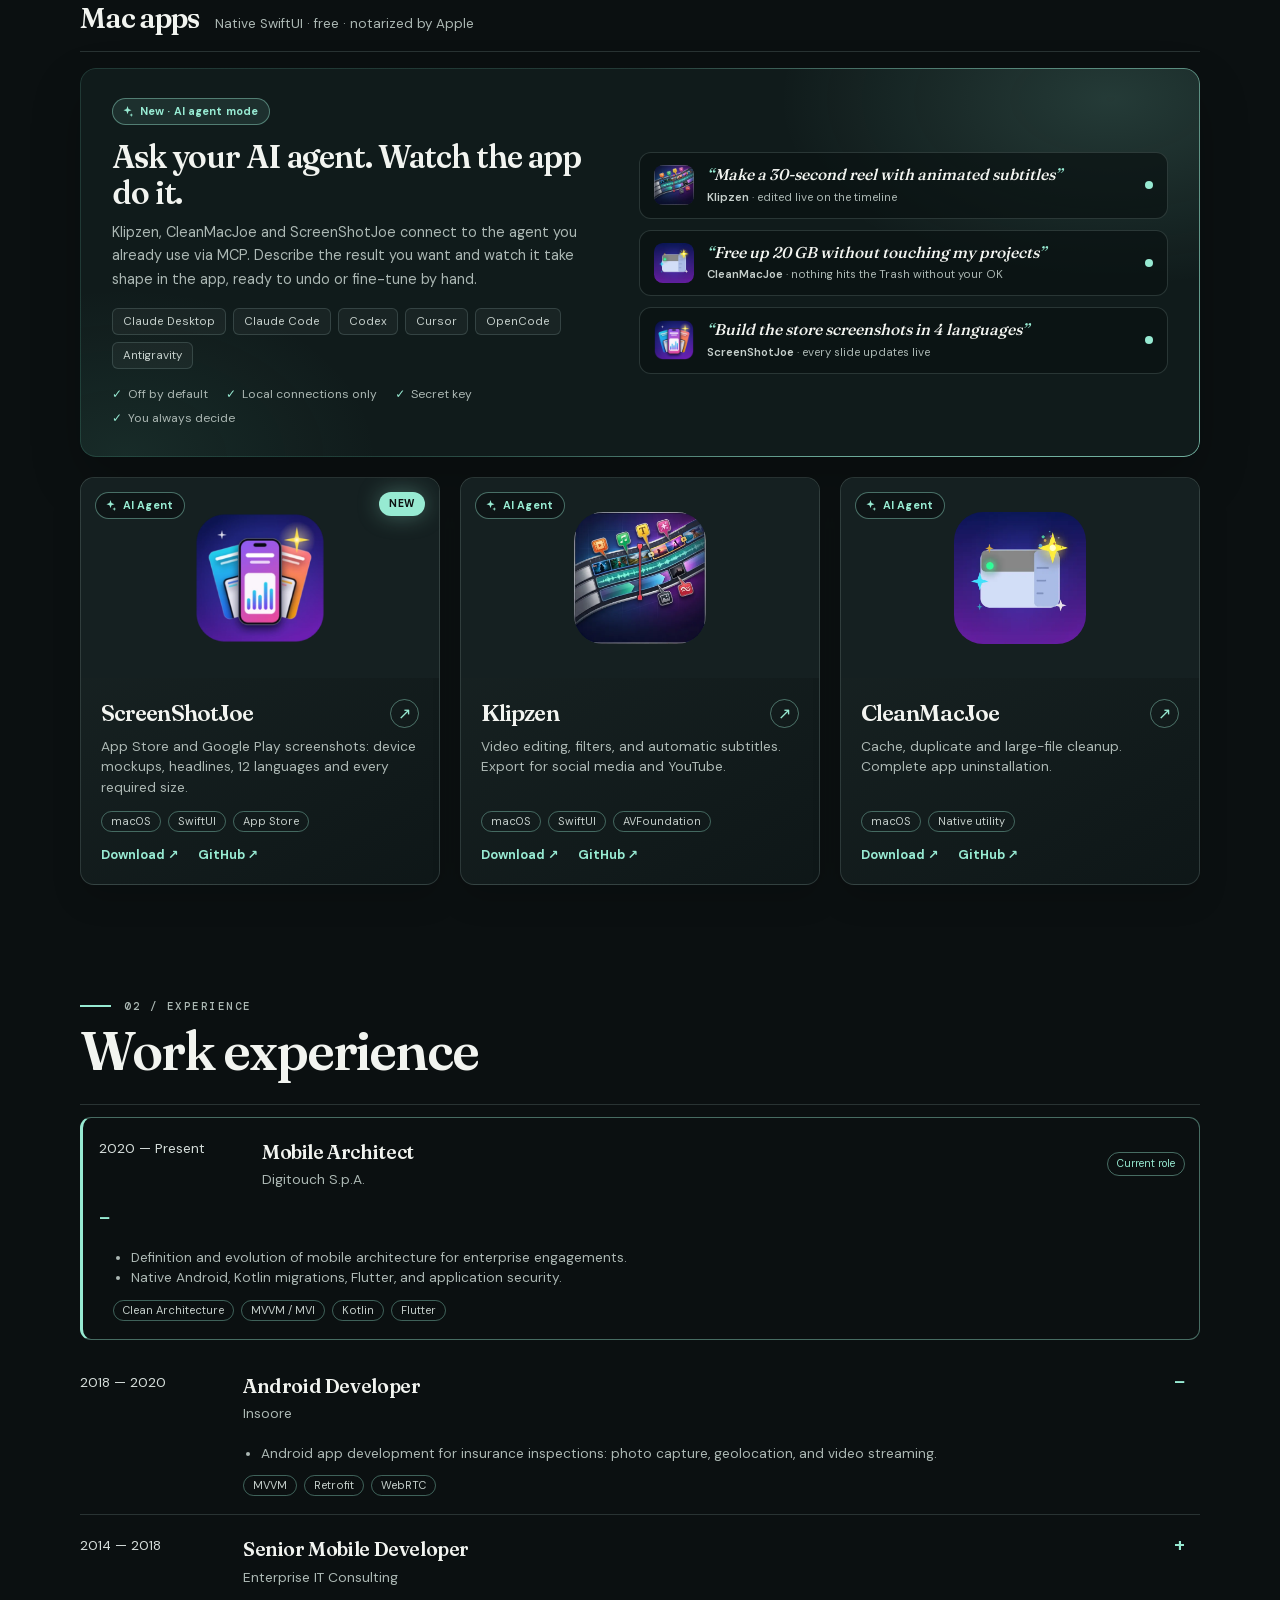
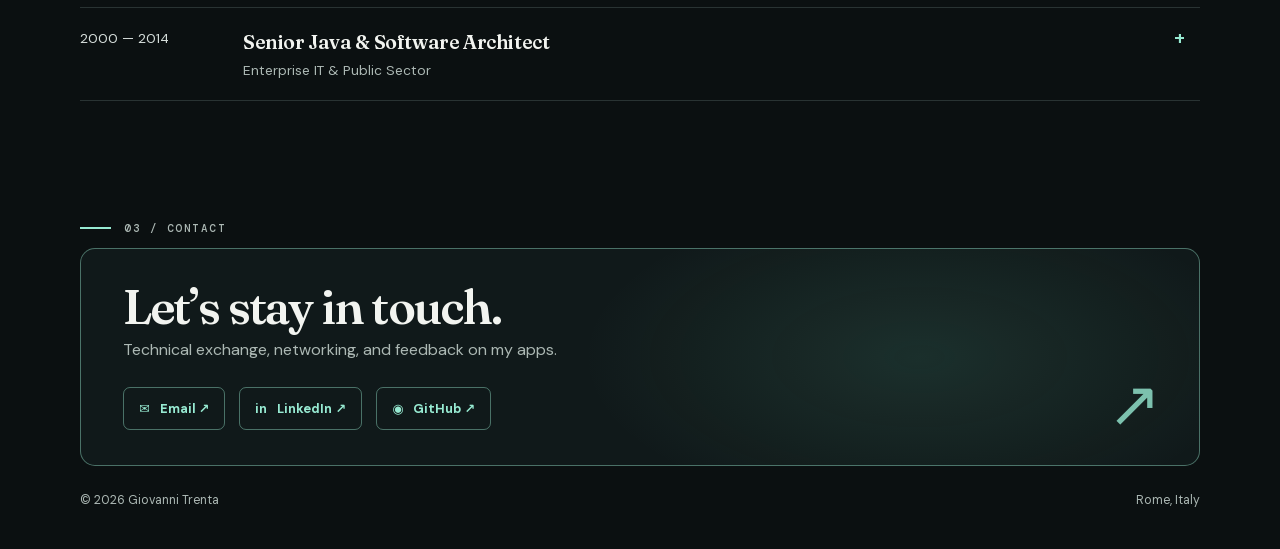
==== commit e50a99de: "Self-host fonts and remove Giscus community page Serve DM Sans, DM Mono and Fraunces from assets/fon" ====
--- a/index.html
+++ b/index.html
@@ -140,7 +140,7 @@
             <div class="project-title-row"><h3>SleepRec</h3><a href="https://apps.apple.com/it/app/sleeprec/id1528754113" target="_blank" rel="noopener noreferrer" aria-label="Apri SleepRec su App Store">↗</a></div>
             <p data-i18n="sleeprec_desc">Analisi acustica notturna, rilevamento dei rumori e statistiche sul sonno.</p>
             <ul class="tag-list" aria-label="Tecnologie SleepRec"><li>iOS</li><li>Android</li><li>Wear OS</li></ul>
-            <div class="project-links"><a href="https://apps.apple.com/it/app/sleeprec/id1528754113" target="_blank" rel="noopener noreferrer">App Store ↗</a><a href="https://play.google.com/store/apps/details?id=it.joe.sleeprec&amp;pcampaignid=web_share" target="_blank" rel="noopener noreferrer">Google Play ↗</a><a href="sleeprec-community.html" data-i18n="sleeprec_community_link">Community ↗</a></div>
+            <div class="project-links"><a href="https://apps.apple.com/it/app/sleeprec/id1528754113" target="_blank" rel="noopener noreferrer">App Store ↗</a><a href="https://play.google.com/store/apps/details?id=it.joe.sleeprec&amp;pcampaignid=web_share" target="_blank" rel="noopener noreferrer">Google Play ↗</a></div>
           </div>
         </article>
         <article class="project-card project-joenote">
--- a/css/portfolio.css
+++ b/css/portfolio.css
@@ -1,4 +1,148 @@
-@import url('https://fonts.googleapis.com/css2?family=DM+Mono:wght@400;500&family=DM+Sans:opsz,wght@9..40,400;9..40,500;9..40,600;9..40,700&family=Fraunces:opsz,wght@9..144,500;9..144,600&display=swap');
+/* Self-hosted fonts (DM Sans, DM Mono, Fraunces — SIL Open Font License) */
+/* latin-ext */
+@font-face {
+  font-family: 'DM Mono';
+  font-style: normal;
+  font-weight: 400;
+  font-display: swap;
+  src: url(../assets/fonts/dm-mono-latin-ext-400.woff2) format('woff2');
+  unicode-range: U+0100-02BA, U+02BD-02C5, U+02C7-02CC, U+02CE-02D7, U+02DD-02FF, U+0304, U+0308, U+0329, U+1D00-1DBF, U+1E00-1E9F, U+1EF2-1EFF, U+2020, U+20A0-20AB, U+20AD-20C4, U+2113, U+2C60-2C7F, U+A720-A7FF;
+}
+/* latin */
+@font-face {
+  font-family: 'DM Mono';
+  font-style: normal;
+  font-weight: 400;
+  font-display: swap;
+  src: url(../assets/fonts/dm-mono-latin-400.woff2) format('woff2');
+  unicode-range: U+0000-00FF, U+0131, U+0152-0153, U+02BB-02BC, U+02C6, U+02DA, U+02DC, U+0304, U+0308, U+0329, U+2000-206F, U+20AC, U+2122, U+2191, U+2193, U+2212, U+2215, U+FEFF, U+FFFD;
+}
+/* latin-ext */
+@font-face {
+  font-family: 'DM Mono';
+  font-style: normal;
+  font-weight: 500;
+  font-display: swap;
+  src: url(../assets/fonts/dm-mono-latin-ext-500.woff2) format('woff2');
+  unicode-range: U+0100-02BA, U+02BD-02C5, U+02C7-02CC, U+02CE-02D7, U+02DD-02FF, U+0304, U+0308, U+0329, U+1D00-1DBF, U+1E00-1E9F, U+1EF2-1EFF, U+2020, U+20A0-20AB, U+20AD-20C4, U+2113, U+2C60-2C7F, U+A720-A7FF;
+}
+/* latin */
+@font-face {
+  font-family: 'DM Mono';
+  font-style: normal;
+  font-weight: 500;
+  font-display: swap;
+  src: url(../assets/fonts/dm-mono-latin-500.woff2) format('woff2');
+  unicode-range: U+0000-00FF, U+0131, U+0152-0153, U+02BB-02BC, U+02C6, U+02DA, U+02DC, U+0304, U+0308, U+0329, U+2000-206F, U+20AC, U+2122, U+2191, U+2193, U+2212, U+2215, U+FEFF, U+FFFD;
+}
+/* latin-ext */
+@font-face {
+  font-family: 'DM Sans';
+  font-style: normal;
+  font-weight: 400;
+  font-display: swap;
+  src: url(../assets/fonts/dm-sans-latin-ext.woff2) format('woff2');
+  unicode-range: U+0100-02BA, U+02BD-02C5, U+02C7-02CC, U+02CE-02D7, U+02DD-02FF, U+0304, U+0308, U+0329, U+1D00-1DBF, U+1E00-1E9F, U+1EF2-1EFF, U+2020, U+20A0-20AB, U+20AD-20C4, U+2113, U+2C60-2C7F, U+A720-A7FF;
+}
+/* latin */
+@font-face {
+  font-family: 'DM Sans';
+  font-style: normal;
+  font-weight: 400;
+  font-display: swap;
+  src: url(../assets/fonts/dm-sans-latin.woff2) format('woff2');
+  unicode-range: U+0000-00FF, U+0131, U+0152-0153, U+02BB-02BC, U+02C6, U+02DA, U+02DC, U+0304, U+0308, U+0329, U+2000-206F, U+20AC, U+2122, U+2191, U+2193, U+2212, U+2215, U+FEFF, U+FFFD;
+}
+/* latin-ext */
+@font-face {
+  font-family: 'DM Sans';
+  font-style: normal;
+  font-weight: 500;
+  font-display: swap;
+  src: url(../assets/fonts/dm-sans-latin-ext.woff2) format('woff2');
+  unicode-range: U+0100-02BA, U+02BD-02C5, U+02C7-02CC, U+02CE-02D7, U+02DD-02FF, U+0304, U+0308, U+0329, U+1D00-1DBF, U+1E00-1E9F, U+1EF2-1EFF, U+2020, U+20A0-20AB, U+20AD-20C4, U+2113, U+2C60-2C7F, U+A720-A7FF;
+}
+/* latin */
+@font-face {
+  font-family: 'DM Sans';
+  font-style: normal;
+  font-weight: 500;
+  font-display: swap;
+  src: url(../assets/fonts/dm-sans-latin.woff2) format('woff2');
+  unicode-range: U+0000-00FF, U+0131, U+0152-0153, U+02BB-02BC, U+02C6, U+02DA, U+02DC, U+0304, U+0308, U+0329, U+2000-206F, U+20AC, U+2122, U+2191, U+2193, U+2212, U+2215, U+FEFF, U+FFFD;
+}
+/* latin-ext */
+@font-face {
+  font-family: 'DM Sans';
+  font-style: normal;
+  font-weight: 600;
+  font-display: swap;
+  src: url(../assets/fonts/dm-sans-latin-ext.woff2) format('woff2');
+  unicode-range: U+0100-02BA, U+02BD-02C5, U+02C7-02CC, U+02CE-02D7, U+02DD-02FF, U+0304, U+0308, U+0329, U+1D00-1DBF, U+1E00-1E9F, U+1EF2-1EFF, U+2020, U+20A0-20AB, U+20AD-20C4, U+2113, U+2C60-2C7F, U+A720-A7FF;
+}
+/* latin */
+@font-face {
+  font-family: 'DM Sans';
+  font-style: normal;
+  font-weight: 600;
+  font-display: swap;
+  src: url(../assets/fonts/dm-sans-latin.woff2) format('woff2');
+  unicode-range: U+0000-00FF, U+0131, U+0152-0153, U+02BB-02BC, U+02C6, U+02DA, U+02DC, U+0304, U+0308, U+0329, U+2000-206F, U+20AC, U+2122, U+2191, U+2193, U+2212, U+2215, U+FEFF, U+FFFD;
+}
+/* latin-ext */
+@font-face {
+  font-family: 'DM Sans';
+  font-style: normal;
+  font-weight: 700;
+  font-display: swap;
+  src: url(../assets/fonts/dm-sans-latin-ext.woff2) format('woff2');
+  unicode-range: U+0100-02BA, U+02BD-02C5, U+02C7-02CC, U+02CE-02D7, U+02DD-02FF, U+0304, U+0308, U+0329, U+1D00-1DBF, U+1E00-1E9F, U+1EF2-1EFF, U+2020, U+20A0-20AB, U+20AD-20C4, U+2113, U+2C60-2C7F, U+A720-A7FF;
+}
+/* latin */
+@font-face {
+  font-family: 'DM Sans';
+  font-style: normal;
+  font-weight: 700;
+  font-display: swap;
+  src: url(../assets/fonts/dm-sans-latin.woff2) format('woff2');
+  unicode-range: U+0000-00FF, U+0131, U+0152-0153, U+02BB-02BC, U+02C6, U+02DA, U+02DC, U+0304, U+0308, U+0329, U+2000-206F, U+20AC, U+2122, U+2191, U+2193, U+2212, U+2215, U+FEFF, U+FFFD;
+}
+/* latin-ext */
+@font-face {
+  font-family: 'Fraunces';
+  font-style: normal;
+  font-weight: 500;
+  font-display: swap;
+  src: url(../assets/fonts/fraunces-latin-ext.woff2) format('woff2');
+  unicode-range: U+0100-02BA, U+02BD-02C5, U+02C7-02CC, U+02CE-02D7, U+02DD-02FF, U+0304, U+0308, U+0329, U+1D00-1DBF, U+1E00-1E9F, U+1EF2-1EFF, U+2020, U+20A0-20AB, U+20AD-20C4, U+2113, U+2C60-2C7F, U+A720-A7FF;
+}
+/* latin */
+@font-face {
+  font-family: 'Fraunces';
+  font-style: normal;
+  font-weight: 500;
+  font-display: swap;
+  src: url(../assets/fonts/fraunces-latin.woff2) format('woff2');
+  unicode-range: U+0000-00FF, U+0131, U+0152-0153, U+02BB-02BC, U+02C6, U+02DA, U+02DC, U+0304, U+0308, U+0329, U+2000-206F, U+20AC, U+2122, U+2191, U+2193, U+2212, U+2215, U+FEFF, U+FFFD;
+}
+/* latin-ext */
+@font-face {
+  font-family: 'Fraunces';
+  font-style: normal;
+  font-weight: 600;
+  font-display: swap;
+  src: url(../assets/fonts/fraunces-latin-ext.woff2) format('woff2');
+  unicode-range: U+0100-02BA, U+02BD-02C5, U+02C7-02CC, U+02CE-02D7, U+02DD-02FF, U+0304, U+0308, U+0329, U+1D00-1DBF, U+1E00-1E9F, U+1EF2-1EFF, U+2020, U+20A0-20AB, U+20AD-20C4, U+2113, U+2C60-2C7F, U+A720-A7FF;
+}
+/* latin */
+@font-face {
+  font-family: 'Fraunces';
+  font-style: normal;
+  font-weight: 600;
+  font-display: swap;
+  src: url(../assets/fonts/fraunces-latin.woff2) format('woff2');
+  unicode-range: U+0000-00FF, U+0131, U+0152-0153, U+02BB-02BC, U+02C6, U+02DA, U+02DC, U+0304, U+0308, U+0329, U+2000-206F, U+20AC, U+2122, U+2191, U+2193, U+2212, U+2215, U+FEFF, U+FFFD;
+}
 
 :root {
   --ink: #0b1011;
@@ -96,17 +240,6 @@
 .project-links { display: flex; flex-wrap: wrap; gap: 19px; margin-top: 14px; color: var(--accent); font-size: .79rem; font-weight: 700; }
 .project-links a:hover { text-decoration: underline; }
 
-.sleeprec-community { display: grid; grid-template-columns: minmax(220px, .72fr) minmax(0, 1.28fr); gap: 42px; margin-top: 34px; padding: 30px; border: 1px solid var(--line-strong); border-radius: 15px; background: radial-gradient(430px 260px at 88% 20%, rgba(151, 234, 210, .11), transparent 72%), rgba(19, 31, 31, .72); }
-.community-intro { align-self: center; }
-.community-intro .section-index { margin-bottom: 11px; }
-.community-intro h3 { margin: 0 0 10px; font-size: clamp(1.7rem, 3vw, 2.35rem); line-height: 1.04; }
-.community-intro > p:not(.section-index) { margin: 0 0 19px; color: var(--muted); font-size: .92rem; line-height: 1.6; }
-.community-preview-label { display: inline-block; padding: 5px 9px; border: 1px solid var(--line-strong); border-radius: 999px; color: var(--accent); font: 500 .67rem var(--mono); }
-.community-board { padding: 0 19px; border: 1px solid var(--line); border-radius: 12px; background: rgba(13, 22, 22, .64); }
-.community-board-head { display: flex; align-items: center; justify-content: space-between; gap: 12px; padding: 15px 0; border-bottom: 1px solid var(--line); font-family: var(--serif); font-size: 1.05rem; }
-.community-new { padding: 7px 10px; border-radius: 6px; background: var(--accent); color: var(--ink); font-size: .72rem; font-weight: 700; white-space: nowrap; }
-.community-new:hover { color: var(--ink); background: #c5f6e4; }.community-signin { margin: 0; padding: 13px 0; color: var(--muted); font-size: .72rem; line-height: 1.45; }.community-board .giscus { display: block; padding-bottom: 6px; }
-.community-page { padding: 74px 0 35px; }.community-page-head { max-width: 680px; margin-bottom: 32px; }.community-page-head h1 { margin: 13px 0 10px; font-size: clamp(2.8rem, 5vw, 4.75rem); }.community-page-head > p:last-child { margin: 0; color: var(--muted); font-size: 1.04rem; line-height: 1.65; }.community-page .sleeprec-community { margin-top: 0; }.community-back { display: inline-flex; align-items: center; margin-bottom: 26px; color: var(--accent); font: 500 .78rem var(--mono); }.community-back:hover { text-decoration: underline; }
 
 .experience-list { margin-top: 26px; border-top: 1px solid var(--line); }
 .experience { position: relative; border-bottom: 1px solid var(--line); }
@@ -130,7 +263,7 @@
 .footer { display: flex; flex-wrap: wrap; justify-content: space-between; gap: 15px; padding: 25px 0 40px; color: var(--muted); font-size: .76rem; }.footer a { color: var(--accent); }.footer a:hover { text-decoration: underline; }
 
 @media (max-width: 760px) {
-  .shell { width: min(100% - 36px, 620px); }.nav { min-height: 62px; }.nav-desktop { display: none; }.menu-toggle { display: block; }.nav-controls { margin-left: auto; }.hero { grid-template-columns: 1fr; gap: 35px; padding-top: 58px; padding-bottom: 45px; }.avatar-wrapper { width: 260px; height: 260px; margin: 0 auto; grid-row: 1; }.badge-top-right { right: -10px; }.badge-bottom-left { left: -15px; }.hero-copy { grid-row: 2; }.ai-summary-head { display: block; }.ai-summary-head p { margin-top: 10px; }.section { padding-top: 70px; }.project-grid { grid-template-columns: 1fr; }.project-art { height: 240px; }.sleeprec-community { grid-template-columns: 1fr; gap: 25px; padding: 24px; }.community-page { padding-top: 48px; }.experience summary { grid-template-columns: 100px 1fr auto; gap: 12px; padding: 17px 0; }.experience.current summary { padding-left: 12px; }.experience-period { font-size: .76rem; }.experience-title b { font-size: 1.05rem; }.current-badge { display: none; }.experience-detail, .experience.current .experience-detail { padding: 0 16px 18px 112px; }.contact-panel { display: block; padding: 28px; }.contact-links { margin-top: 22px; }.contact-arrow { display: none; }.footer { padding-bottom: 28px; }
+  .shell { width: min(100% - 36px, 620px); }.nav { min-height: 62px; }.nav-desktop { display: none; }.menu-toggle { display: block; }.nav-controls { margin-left: auto; }.hero { grid-template-columns: 1fr; gap: 35px; padding-top: 58px; padding-bottom: 45px; }.avatar-wrapper { width: 260px; height: 260px; margin: 0 auto; grid-row: 1; }.badge-top-right { right: -10px; }.badge-bottom-left { left: -15px; }.hero-copy { grid-row: 2; }.ai-summary-head { display: block; }.ai-summary-head p { margin-top: 10px; }.section { padding-top: 70px; }.project-grid { grid-template-columns: 1fr; }.project-art { height: 240px; }.experience summary { grid-template-columns: 100px 1fr auto; gap: 12px; padding: 17px 0; }.experience.current summary { padding-left: 12px; }.experience-period { font-size: .76rem; }.experience-title b { font-size: 1.05rem; }.current-badge { display: none; }.experience-detail, .experience.current .experience-detail { padding: 0 16px 18px 112px; }.contact-panel { display: block; padding: 28px; }.contact-links { margin-top: 22px; }.contact-arrow { display: none; }.footer { padding-bottom: 28px; }
 }
 @media (max-width: 430px) {
   .shell { width: min(100% - 28px, 620px); }.brand { font-size: 1rem; }.brand-mark { width: 26px; height: 26px; }.nav-controls { gap: 12px; }.hero { padding-top: 45px; }.ai-tools { grid-template-columns: 1fr; gap: 10px; }.hero-actions { flex-direction: column; }.button { width: 100%; }.project-content { padding: 16px; }.project-content > p { min-height: auto; }.experience summary { grid-template-columns: 1fr auto; }.experience-period { grid-column: 1; }.experience-title { grid-column: 1; }.experience summary::after { grid-column: 2; grid-row: 1 / 3; align-self: center; }.experience-detail, .experience.current .experience-detail { padding-left: 16px; }.contact-links { display: grid; grid-template-columns: 1fr; }.contact-links a { justify-content: center; }
